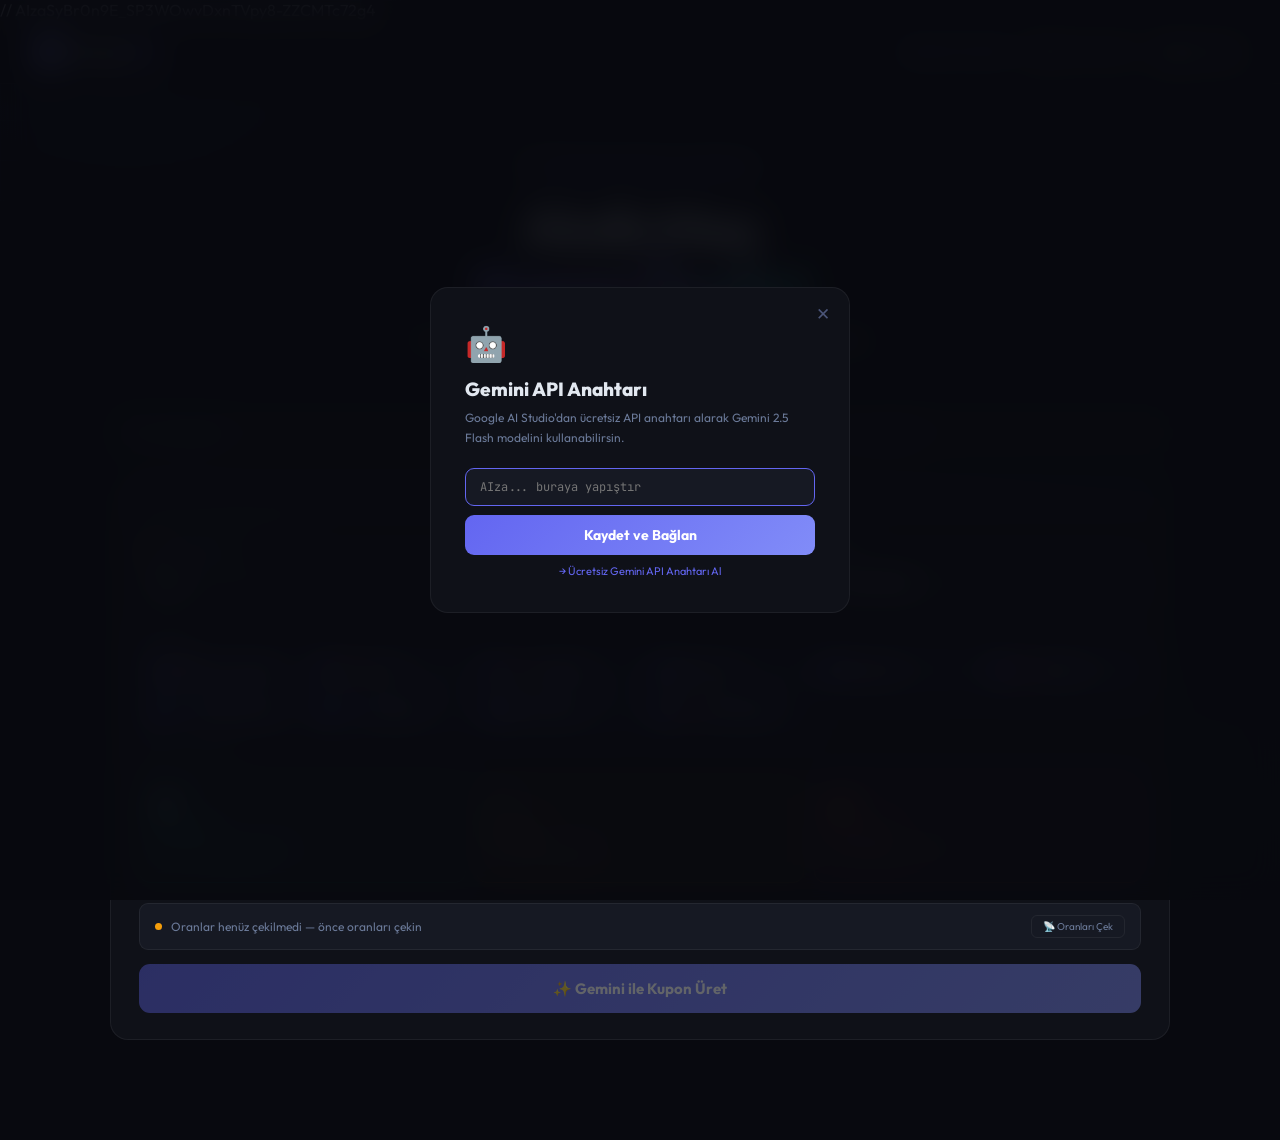
==== mac.html @ 834e8177 "Add files via upload" ====
<!DOCTYPE html>
// AIzaSyBr0n9E_SP3WOwvDxnTVpy8-ZZCMTc72g4
<html lang="tr">
<head>
<meta charset="UTF-8">
<meta name="viewport" content="width=device-width, initial-scale=1.0">
<title>GemiBet — AI Kupon Üretici</title>
<link href="https://fonts.googleapis.com/css2?family=Outfit:wght@300;400;600;700;900&family=JetBrains+Mono:wght@400;700&display=swap" rel="stylesheet">
<style>
:root {
  --bg:#08090f; --s1:#0f1118; --s2:#161923; --s3:#1d2235;
  --low:#00c896; --low-bg:rgba(0,200,150,0.08); --low-border:rgba(0,200,150,0.25);
  --mid:#f59e0b; --mid-bg:rgba(245,158,11,0.08); --mid-border:rgba(245,158,11,0.25);
  --high:#ef4444; --high-bg:rgba(239,68,68,0.08); --high-border:rgba(239,68,68,0.25);
  --text:#e2e8f0; --muted:#4b5578; --muted2:#6b7a99;
  --border:rgba(255,255,255,0.06);
  --accent:#6366f1; --accent-soft:rgba(99,102,241,0.12);
}
*{margin:0;padding:0;box-sizing:border-box;}
html{scroll-behavior:smooth;}
body{background:var(--bg);color:var(--text);font-family:'Outfit',sans-serif;min-height:100vh;overflow-x:hidden;}
body::before{content:'';position:fixed;inset:0;background-image:linear-gradient(rgba(99,102,241,0.03) 1px,transparent 1px),linear-gradient(90deg,rgba(99,102,241,0.03) 1px,transparent 1px);background-size:40px 40px;pointer-events:none;z-index:0;}
body::after{content:'';position:fixed;inset:0;background:radial-gradient(ellipse 70% 50% at 10% 10%,rgba(99,102,241,0.06) 0%,transparent 60%),radial-gradient(ellipse 50% 40% at 90% 90%,rgba(0,200,150,0.04) 0%,transparent 60%);pointer-events:none;z-index:0;}

header{position:sticky;top:0;z-index:100;display:flex;align-items:center;justify-content:space-between;padding:0 32px;height:64px;background:rgba(8,9,15,0.88);backdrop-filter:blur(24px);border-bottom:1px solid var(--border);}
.logo{font-size:21px;font-weight:900;letter-spacing:-0.5px;display:flex;align-items:center;gap:10px;}
.logo-icon{width:34px;height:34px;background:linear-gradient(135deg,var(--accent),#818cf8);border-radius:9px;display:flex;align-items:center;justify-content:center;font-size:16px;}
.logo-text span{color:var(--accent);}
.header-right{display:flex;align-items:center;gap:8px;flex-wrap:wrap;}
.chip{font-family:'JetBrains Mono',monospace;font-size:10px;padding:3px 9px;border-radius:20px;letter-spacing:0.5px;}
.chip-a{color:var(--accent);background:var(--accent-soft);border:1px solid rgba(99,102,241,0.3);}
.chip-m{color:var(--muted2);background:var(--s2);border:1px solid var(--border);}
.icon-btn{background:var(--s2);border:1px solid var(--border);color:var(--muted2);padding:5px 12px;border-radius:8px;font-size:11px;cursor:pointer;transition:all 0.2s;font-family:'Outfit',sans-serif;}
.icon-btn:hover{border-color:var(--accent);color:var(--text);}
.icon-btn.connected{border-color:var(--low-border);color:var(--low);}

.wrapper{position:relative;z-index:1;max-width:1100px;margin:0 auto;padding:32px 20px 80px;}

.hero{text-align:center;padding:40px 0 32px;}
.hero-ey{display:inline-flex;align-items:center;gap:6px;font-size:11px;font-weight:600;letter-spacing:2px;text-transform:uppercase;color:var(--accent);background:var(--accent-soft);border:1px solid rgba(99,102,241,0.2);padding:4px 12px;border-radius:20px;margin-bottom:18px;}
.hero h1{font-size:clamp(32px,5.5vw,56px);font-weight:900;line-height:1.06;letter-spacing:-2px;margin-bottom:12px;}
.hero h1 .grad{background:linear-gradient(135deg,var(--accent),#a78bfa,var(--low));-webkit-background-clip:text;-webkit-text-fill-color:transparent;}
.hero p{font-size:14px;color:var(--muted2);max-width:480px;margin:0 auto;line-height:1.7;}

.steps{display:flex;background:var(--s1);border:1px solid var(--border);border-radius:12px;overflow:hidden;margin-bottom:28px;}
.step{flex:1;padding:12px 14px;display:flex;align-items:center;gap:8px;border-right:1px solid var(--border);}
.step:last-child{border-right:none;}
.step-num{width:24px;height:24px;border-radius:50%;display:flex;align-items:center;justify-content:center;font-size:10px;font-weight:700;flex-shrink:0;}
.step.done .step-num{background:var(--low-bg);color:var(--low);border:1px solid var(--low-border);}
.step.active .step-num{background:var(--accent-soft);color:var(--accent);border:1px solid rgba(99,102,241,0.3);}
.step.pending .step-num{background:var(--s2);color:var(--muted);border:1px solid var(--border);}
.step-text{font-size:11px;font-weight:600;color:var(--muted2);}
.step.done .step-text{color:var(--low);}
.step.active .step-text{color:var(--text);}
@media(max-width:500px){.steps{flex-direction:column;}.step{border-right:none;border-bottom:1px solid var(--border);}}

.card{background:var(--s1);border:1px solid var(--border);border-radius:18px;padding:26px 28px;margin-bottom:20px;position:relative;overflow:hidden;}
.card::before{content:'';position:absolute;top:0;left:0;right:0;height:2px;background:linear-gradient(90deg,var(--accent),#818cf8,var(--low));}
.sec-label{font-size:10px;font-weight:700;letter-spacing:2px;text-transform:uppercase;color:var(--muted2);margin-bottom:16px;display:flex;align-items:center;gap:7px;}
.sec-label::before{content:'';width:3px;height:12px;background:var(--accent);border-radius:2px;}

.cfg-grid{display:grid;grid-template-columns:1fr 1fr 1fr;gap:16px;margin-bottom:20px;}
@media(max-width:600px){.cfg-grid{grid-template-columns:1fr 1fr;}}
@media(max-width:380px){.cfg-grid{grid-template-columns:1fr;}}
.fg{display:flex;flex-direction:column;gap:6px;}
.fl{font-size:11px;font-weight:600;color:var(--muted2);letter-spacing:0.5px;}
.fi{background:var(--s2);border:1px solid var(--border);color:var(--text);padding:10px 14px;border-radius:9px;font-family:'Outfit',sans-serif;font-size:14px;font-weight:600;outline:none;transition:all 0.2s;width:100%;}
.fi:focus{border-color:var(--accent);background:var(--s3);}

.leagues-grid{display:grid;grid-template-columns:repeat(auto-fill,minmax(160px,1fr));gap:7px;margin-bottom:20px;}
.lcb{display:flex;align-items:center;gap:7px;background:var(--s2);border:1px solid var(--border);border-radius:8px;padding:8px 11px;cursor:pointer;transition:all 0.2s;user-select:none;}
.lcb:hover{border-color:rgba(99,102,241,0.3);}
.lcb.on{border-color:rgba(99,102,241,0.35);background:var(--accent-soft);}
.lcb input{display:none;}
.lcb-box{width:15px;height:15px;border-radius:3px;border:1.5px solid var(--muted);display:flex;align-items:center;justify-content:center;font-size:9px;transition:all 0.2s;flex-shrink:0;}
.lcb.on .lcb-box{background:var(--accent);border-color:var(--accent);color:#fff;}
.lcb-txt{font-size:11px;font-weight:600;color:var(--muted2);}
.lcb.on .lcb-txt{color:var(--text);}

.risk-grid{display:grid;grid-template-columns:1fr 1fr 1fr;gap:10px;margin-bottom:20px;}
@media(max-width:480px){.risk-grid{grid-template-columns:1fr;}}
.ro{border:1px solid var(--border);border-radius:11px;padding:14px;cursor:pointer;transition:all 0.2s;background:var(--s2);user-select:none;}
.ro input{display:none;}
.ro.on{border-color:var(--rc);background:var(--rbg);}
.ro.on .rn{color:var(--rc);}
.ro.on .rr{color:var(--rc);}
.ro.low{--rc:var(--low);--rbg:var(--low-bg);}
.ro.mid{--rc:var(--mid);--rbg:var(--mid-bg);}
.ro.high{--rc:var(--high);--rbg:var(--high-bg);}
.ri{font-size:20px;margin-bottom:5px;}
.rn{font-size:12px;font-weight:700;margin-bottom:2px;transition:color 0.2s;}
.rd{font-size:10px;color:var(--muted2);line-height:1.4;margin-bottom:3px;}
.rr{font-family:'JetBrains Mono',monospace;font-size:9px;color:var(--muted);transition:color 0.2s;}

.odds-status{background:var(--s2);border:1px solid var(--border);border-radius:9px;padding:11px 15px;margin-bottom:14px;display:flex;align-items:center;gap:9px;font-size:12px;}
.os-dot{width:7px;height:7px;border-radius:50%;flex-shrink:0;}
.os-dot.loading{background:var(--mid);animation:pulse 1s infinite;}
.os-dot.ok{background:var(--low);}
.os-dot.err{background:var(--high);}
@keyframes pulse{0%,100%{opacity:1}50%{opacity:0.3}}
.os-txt{color:var(--muted2);font-size:12px;flex:1;}
.os-txt b{color:var(--text);}
.fetch-btn{margin-left:auto;background:none;border:1px solid var(--border);color:var(--muted2);padding:4px 11px;border-radius:6px;font-size:10px;cursor:pointer;transition:all 0.2s;font-family:'Outfit',sans-serif;white-space:nowrap;}
.fetch-btn:hover{border-color:var(--accent);color:var(--accent);}

.gen-btn{width:100%;background:linear-gradient(135deg,var(--accent),#818cf8);color:#fff;border:none;border-radius:11px;padding:15px;font-family:'Outfit',sans-serif;font-size:15px;font-weight:700;cursor:pointer;transition:all 0.2s;display:flex;align-items:center;justify-content:center;gap:9px;}
.gen-btn:hover:not(:disabled){transform:translateY(-1px);box-shadow:0 8px 28px rgba(99,102,241,0.4);}
.gen-btn:disabled{opacity:0.35;cursor:not-allowed;}
.bsp{width:17px;height:17px;border:2.5px solid rgba(255,255,255,0.3);border-top-color:#fff;border-radius:50%;animation:spin 0.7s linear infinite;display:none;}
.gen-btn.loading .bl{display:none;}
.gen-btn.loading .bsp{display:block;}
@keyframes spin{to{transform:rotate(360deg)}}

.err-box{background:rgba(239,68,68,0.08);border:1px solid rgba(239,68,68,0.25);border-radius:9px;padding:12px 16px;color:var(--high);font-size:12px;line-height:1.6;display:none;margin-bottom:14px;}

.live-card{background:var(--s1);border:1px solid var(--border);border-radius:14px;overflow:hidden;margin-bottom:24px;display:none;}
.live-head{padding:12px 18px;border-bottom:1px solid var(--border);display:flex;align-items:center;justify-content:space-between;}
.live-title{font-size:12px;font-weight:700;}
.live-cnt{font-size:10px;color:var(--low);background:var(--low-bg);border:1px solid var(--low-border);padding:2px 8px;border-radius:20px;}
.live-list{max-height:260px;overflow-y:auto;}
.live-row{display:grid;grid-template-columns:1fr 56px 56px 56px 80px;gap:8px;align-items:center;padding:9px 18px;border-bottom:1px solid var(--border);font-size:11px;}
.live-row:last-child{border-bottom:none;}
.lt{font-weight:600;font-size:12px;}
.ll{color:var(--muted2);font-size:10px;}
.lo{font-family:'JetBrains Mono',monospace;font-size:11px;font-weight:700;color:var(--muted2);text-align:center;}
.lo span{display:block;font-size:8px;font-weight:400;color:var(--muted);}
.ltime{font-size:10px;color:var(--muted);text-align:right;}

.results-section{display:none;}
.res-head{display:flex;align-items:center;justify-content:space-between;margin-bottom:20px;flex-wrap:wrap;gap:10px;}
.res-title{font-size:19px;font-weight:800;letter-spacing:-0.5px;}
.res-meta{font-size:11px;color:var(--muted2);}
.cg{display:grid;grid-template-columns:repeat(auto-fit,minmax(320px,1fr));gap:20px;}

.cc{border-radius:14px;border:1px solid var(--border);overflow:hidden;background:var(--s1);transition:transform 0.2s;animation:fu 0.4s ease both;}
.cc:nth-child(2){animation-delay:.1s;} .cc:nth-child(3){animation-delay:.2s;}
@keyframes fu{from{opacity:0;transform:translateY(16px)}to{opacity:1;transform:translateY(0)}}
.cc:hover{transform:translateY(-3px);}
.cc-head{padding:16px 20px 12px;border-bottom:1px solid var(--border);display:flex;align-items:center;justify-content:space-between;}
.rb{display:flex;align-items:center;gap:7px;}
.rdot{width:7px;height:7px;border-radius:50%;}
.rb.low .rdot{background:var(--low);}
.rb.low .rbl{color:var(--low);}
.rb.mid .rdot{background:var(--mid);}
.rb.mid .rbl{color:var(--mid);}
.rb.high .rdot{background:var(--high);}
.rb.high .rbl{color:var(--high);}
.rbl{font-size:11px;font-weight:700;letter-spacing:1px;text-transform:uppercase;}
.cto{font-family:'JetBrains Mono',monospace;font-size:20px;font-weight:700;}
.cc.low .cto{color:var(--low);}
.cc.mid .cto{color:var(--mid);}
.cc.high .cto{color:var(--high);}

.cms{padding:12px 20px;}
.mi{padding:9px 0;border-bottom:1px solid var(--border);}
.mi:last-child{border-bottom:none;}
.mr1{display:flex;align-items:center;justify-content:space-between;margin-bottom:3px;gap:7px;}
.mtt{font-size:12px;font-weight:600;flex:1;}
.mpk{font-size:9px;font-weight:700;letter-spacing:1px;padding:2px 7px;border-radius:3px;font-family:'JetBrains Mono',monospace;white-space:nowrap;}
.cc.low .mpk{background:var(--low-bg);color:var(--low);border:1px solid var(--low-border);}
.cc.mid .mpk{background:var(--mid-bg);color:var(--mid);border:1px solid var(--mid-border);}
.cc.high .mpk{background:var(--high-bg);color:var(--high);border:1px solid var(--high-border);}
.mr2{display:flex;align-items:center;justify-content:space-between;}
.mm{font-size:9px;color:var(--muted);}
.mod{font-family:'JetBrains Mono',monospace;font-size:12px;font-weight:700;color:var(--muted2);}

.cf{padding:13px 20px 16px;border-top:1px solid var(--border);background:var(--s2);}
.cs{display:grid;grid-template-columns:1fr 1fr;gap:9px;margin-bottom:10px;}
.cst{display:flex;flex-direction:column;gap:2px;}
.csl{font-size:9px;color:var(--muted);letter-spacing:0.5px;}
.csv{font-size:13px;font-weight:700;font-family:'JetBrains Mono',monospace;}
.cst.win .csv{color:var(--low);}
.aib{background:var(--s3);border:1px solid var(--border);border-radius:8px;padding:9px 12px;}
.aibl{font-size:9px;font-weight:700;letter-spacing:2px;text-transform:uppercase;color:var(--accent);margin-bottom:4px;}
.aibt{font-size:11px;color:var(--muted2);line-height:1.65;}

.sum-bar{background:var(--s1);border:1px solid var(--border);border-radius:12px;padding:18px 24px;display:flex;align-items:center;justify-content:space-around;gap:14px;margin-top:22px;flex-wrap:wrap;}
.sbi{text-align:center;}
.sbl{font-size:9px;color:var(--muted);margin-bottom:3px;letter-spacing:0.5px;}
.sbv{font-size:16px;font-weight:800;font-family:'JetBrains Mono',monospace;}
.sbv.g{color:var(--low);} .sbv.y{color:var(--mid);} .sbv.r{color:var(--high);}
.sbd{width:1px;height:30px;background:var(--border);}

.mo{position:fixed;inset:0;z-index:200;background:rgba(8,9,15,0.92);backdrop-filter:blur(16px);display:flex;align-items:center;justify-content:center;animation:fadeIn 0.2s ease;}
@keyframes fadeIn{from{opacity:0}to{opacity:1}}
.mc{background:var(--s1);border:1px solid var(--border);border-radius:18px;padding:34px;max-width:420px;width:90%;position:relative;}
.mc-x{position:absolute;top:13px;right:13px;background:none;border:none;color:var(--muted);font-size:17px;cursor:pointer;width:27px;height:27px;display:flex;align-items:center;justify-content:center;border-radius:6px;transition:all 0.2s;}
.mc-x:hover{color:var(--text);background:var(--s2);}
.mc-ico{font-size:34px;margin-bottom:12px;}
.mc h2{font-size:19px;font-weight:800;margin-bottom:7px;}
.mc p{font-size:12px;color:var(--muted2);line-height:1.7;margin-bottom:20px;}
.mc-inp{width:100%;background:var(--s2);border:1px solid var(--border);color:var(--text);padding:10px 14px;border-radius:9px;font-family:'JetBrains Mono',monospace;font-size:12px;outline:none;margin-bottom:9px;transition:border 0.2s;}
.mc-inp:focus{border-color:var(--accent);}
.mc-btn{width:100%;background:linear-gradient(135deg,var(--accent),#818cf8);color:#fff;border:none;border-radius:9px;padding:11px;font-family:'Outfit',sans-serif;font-size:14px;font-weight:700;cursor:pointer;transition:all 0.2s;}
.mc-btn:hover{box-shadow:0 5px 20px rgba(99,102,241,0.4);}
.mc-lnk{display:block;text-align:center;margin-top:9px;font-size:11px;color:var(--accent);text-decoration:none;}
.mc-lnk:hover{text-decoration:underline;}

::-webkit-scrollbar{width:3px;height:3px;}
::-webkit-scrollbar-track{background:transparent;}
::-webkit-scrollbar-thumb{background:var(--muted);border-radius:2px;}
</style>
</head>
<body>

<header>
  <div class="logo">
    <div class="logo-icon">⚡</div>
    <div class="logo-text">Gemi<span>Bet</span></div>
  </div>
  <div class="header-right">
    <span class="chip chip-a">gemini-2.5-flash</span>
    <span class="chip chip-m">📡 The Odds API</span>
    <button class="icon-btn" id="geminiBtn" onclick="openModal()">🤖 Gemini Key</button>
  </div>
</header>

<div class="wrapper">
  <div class="hero">
    <div class="hero-ey">✨ Canlı Oranlar · AI Analiz</div>
    <h1>Akıllı Maç<br><span class="grad">Kupon Üretici</span></h1>
    <p>The Odds API'den gerçek oranları çek, Gemini 2.5 Flash ile <strong>düşük, orta ve yüksek riskli</strong> kuponları saniyeler içinde oluştur.</p>
  </div>

  <div class="steps">
    <div class="step done"   id="step1"><div class="step-num">1</div><div class="step-text">Parametreler</div></div>
    <div class="step pending" id="step2"><div class="step-num">2</div><div class="step-text">Oranları Çek</div></div>
    <div class="step pending" id="step3"><div class="step-num">3</div><div class="step-text">Kupon Üret</div></div>
  </div>

  <div class="card">
    <div class="sec-label">Kupon Parametreleri</div>
    <div class="cfg-grid">
      <div class="fg"><label class="fl">💰 Bahis Miktarı (₺)</label>
        <input class="fi" type="number" id="betAmount" value="200" min="10"></div>
      <div class="fg"><label class="fl">⚽ Maç Sayısı / Kupon</label>
        <input class="fi" type="number" id="matchCount" value="5" min="2" max="12"></div>
      <div class="fg"><label class="fl">📅 Tarih</label>
        <input class="fi" type="date" id="matchDate"></div>
    </div>

    <div class="sec-label">Ligler</div>
    <div class="leagues-grid" id="leaguesGrid"></div>

    <div class="sec-label">Risk Türleri</div>
    <div class="risk-grid">
      <label class="ro low on" id="ro-low">
        <input type="checkbox" checked onchange="toggleRisk('low', this)">
        <div class="ri">🛡️</div><div class="rn">Düşük Risk</div>
        <div class="rd">Favori tahminler, güvenli seçimler</div>
        <div class="rr">2.0x – 6.0x toplam oran</div>
      </label>
      <label class="ro mid on" id="ro-mid">
        <input type="checkbox" checked onchange="toggleRisk('mid', this)">
        <div class="ri">⚖️</div><div class="rn">Orta Risk</div>
        <div class="rd">Dengeli oran-risk dengesi</div>
        <div class="rr">6x – 25x toplam oran</div>
      </label>
      <label class="ro high on" id="ro-high">
        <input type="checkbox" checked onchange="toggleRisk('high', this)">
        <div class="ri">🔥</div><div class="rn">Yüksek Risk</div>
        <div class="rd">Sürpriz sonuçlar, dev kazanç</div>
        <div class="rr">25x+ toplam oran</div>
      </label>
    </div>

    <div class="odds-status">
      <div class="os-dot loading" id="osDot"></div>
      <span class="os-txt" id="osTxt">Oranlar henüz çekilmedi — önce oranları çekin</span>
      <button class="fetch-btn" onclick="fetchOdds()">📡 Oranları Çek</button>
    </div>

    <div class="err-box" id="errBox"></div>

    <button class="gen-btn" id="genBtn" onclick="generateCoupons()" disabled>
      <span class="bl">✨ Gemini ile Kupon Üret</span>
      <div class="bsp"></div>
    </button>
  </div>

  <div class="live-card" id="liveCard">
    <div class="live-head">
      <div class="live-title">⚽ Çekilen Gerçek Maçlar</div>
      <span class="live-cnt" id="liveCnt">0 maç</span>
    </div>
    <div class="live-list" id="liveList"></div>
  </div>

  <div class="results-section" id="resSec">
    <div class="res-head">
      <div class="res-title">🎯 AI Kuponları</div>
      <div class="res-meta" id="resMeta"></div>
    </div>
    <div class="cg" id="couponsGrid"></div>
    <div class="sum-bar" id="sumBar"></div>
  </div>
</div>

<!-- MODAL -->
<div class="mo" id="mo" style="display:none;">
  <div class="mc">
    <button class="mc-x" onclick="closeModal()">✕</button>
    <div class="mc-ico">🤖</div>
    <h2>Gemini API Anahtarı</h2>
    <p>Google AI Studio'dan ücretsiz API anahtarı alarak Gemini 2.5 Flash modelini kullanabilirsin.</p>
    <input class="mc-inp" type="password" id="mcInp" placeholder="AIza... buraya yapıştır">
    <button class="mc-btn" onclick="saveKey()">Kaydet ve Bağlan</button>
    <a class="mc-lnk" href="https://aistudio.google.com/app/apikey" target="_blank">→ Ücretsiz Gemini API Anahtarı Al</a>
  </div>
</div>

<script>
const ODDS_KEY = 'c1ab3e5f9b5e5b2062e71838cfac1865';
const ODDS_BASE = 'https://api.the-odds-api.com/v4';

const LEAGUES = [
  {key:'soccer_epl',              label:'Premier League',    flag:'🏴󠁧󠁢󠁥󠁮󠁧󠁿'},
  {key:'soccer_spain_la_liga',    label:'La Liga',           flag:'🇪🇸'},
  {key:'soccer_germany_bundesliga',label:'Bundesliga',       flag:'🇩🇪'},
  {key:'soccer_italy_serie_a',    label:'Serie A',           flag:'🇮🇹'},
  {key:'soccer_france_ligue_one', label:'Ligue 1',           flag:'🇫🇷'},
  {key:'soccer_turkey_super_ligi',label:'Süper Lig',         flag:'🇹🇷'},
  {key:'soccer_uefa_champs_league',label:'Şampiyonlar Ligi', flag:'🇪🇺'},
  {key:'soccer_uefa_europa_league',label:'Avrupa Ligi',      flag:'🇪🇺'},
  {key:'soccer_netherlands_eredivisie',label:'Eredivisie',   flag:'🇳🇱'},
  {key:'soccer_portugal_primeira_liga',label:'Primeira Liga',flag:'🇵🇹'},
];

let geminiKey = localStorage.getItem('gemibet_g') || '';
let selRisks  = new Set(['low','mid','high']);
let selLeagues= new Set(LEAGUES.map(l=>l.key));
let liveMatches = [];

// INIT
window.onload = () => {
  document.getElementById('matchDate').value = new Date().toISOString().split('T')[0];
  renderLeagues();
  if(geminiKey){ markConnected(); }
  else { setTimeout(()=>openModal(), 600); }
};

// LEAGUES
function renderLeagues(){
  document.getElementById('leaguesGrid').innerHTML = LEAGUES.map(l=>`
    <label class="lcb on" id="lcb-${l.key}">
      <input type="checkbox" checked onchange="togLeague('${l.key}', this)">
      <div class="lcb-box">✓</div>
      <span style="font-size:13px">${l.flag}</span>
      <span class="lcb-txt">${l.label}</span>
    </label>`).join('');
}
function togLeague(k, cb){
  const el=document.getElementById('lcb-'+k);
  if(!cb.checked){
    if(selLeagues.size===1){ cb.checked=true; return; }
    selLeagues.delete(k); el.classList.remove('on');
    el.querySelector('.lcb-box').textContent='';
  } else {
    selLeagues.add(k); el.classList.add('on');
    el.querySelector('.lcb-box').textContent='✓';
  }
}

// RISK
function toggleRisk(r, cb){
  const el=document.getElementById('ro-'+r);
  if(!cb.checked){
    if(selRisks.size===1){ cb.checked=true; return; }
    selRisks.delete(r); el.classList.remove('on');
  } else {
    selRisks.add(r); el.classList.add('on');
  }
}

// MODAL
function openModal(){
  document.getElementById('mcInp').value=geminiKey||'';
  document.getElementById('mo').style.display='flex';
  setTimeout(()=>document.getElementById('mcInp').focus(),100);
}
function closeModal(){ document.getElementById('mo').style.display='none'; }
function saveKey(){
  const v=document.getElementById('mcInp').value.trim();
  if(!v) return;
  geminiKey=v; localStorage.setItem('gemibet_g',v);
  markConnected(); closeModal();
}
function markConnected(){
  const b=document.getElementById('geminiBtn');
  b.textContent='✅ Gemini Bağlı'; b.classList.add('connected');
}
document.getElementById('mcInp').addEventListener('keydown',e=>{if(e.key==='Enter')saveKey();});
document.getElementById('mo').addEventListener('click',function(e){if(e.target===this)closeModal();});

// STEP
function setStep(n){
  [1,2,3].forEach(i=>{
    document.getElementById('step'+i).className='step '+(i<n?'done':i===n?'active':'pending');
  });
}

// FETCH ODDS
async function fetchOdds(){
  if(selLeagues.size===0){showErr('En az bir lig seçin.');return;}
  hideErr(); setStep(2);
  const dot=document.getElementById('osDot');
  const txt=document.getElementById('osTxt');
  dot.className='os-dot loading';
  txt.innerHTML='<b>Oranlar çekiliyor...</b>';
  document.getElementById('genBtn').disabled=true;

  const dateVal = document.getElementById('matchDate').value;
  const from = dateVal+'T00:00:00Z';
  const to   = dateVal+'T23:59:59Z';
  const leagues = LEAGUES.filter(l=>selLeagues.has(l.key));

  liveMatches=[];
  let errs=0;

  for(const lg of leagues){
    try{
      // Try with date filter first
      let url=`${ODDS_BASE}/sports/${lg.key}/odds/?apiKey=${ODDS_KEY}&regions=eu&markets=h2h,totals&oddsFormat=decimal&commenceTimeFrom=${from}&commenceTimeTo=${to}`;
      let res=await fetch(url);
      if(!res.ok){errs++;continue;}
      let data=await res.json();

      // If no matches for date, fall back to upcoming (up to 5)
      if(data.length===0){
        url=`${ODDS_BASE}/sports/${lg.key}/odds/?apiKey=${ODDS_KEY}&regions=eu&markets=h2h,totals&oddsFormat=decimal`;
        res=await fetch(url);
        if(!res.ok) continue;
        data=await res.json();
        data=data.slice(0,5);
      }

      for(const ev of data){
        const p=processEv(ev,lg);
        if(p) liveMatches.push(p);
      }
    } catch(e){errs++;}
  }

  if(liveMatches.length===0){
    dot.className='os-dot err';
    txt.innerHTML='<b style="color:var(--high)">Maç bulunamadı.</b> Farklı tarih veya lig deneyin.';
    showErr('Seçilen liglerde maç verisi bulunamadı. Farklı bir tarih deneyin.');
    return;
  }

  dot.className='os-dot ok';
  txt.innerHTML=`<b style="color:var(--low)">${liveMatches.length} maç yüklendi</b>${errs?' · '+errs+' lig hata':''} — Kupon üretilebilir`;
  renderLiveTable();
  document.getElementById('genBtn').disabled = !geminiKey;
  setStep(3);
}

function processEv(ev, lg){
  if(!ev.bookmakers||!ev.bookmakers.length) return null;
  const bm=ev.bookmakers[0];
  let h2h=null, tots=null;
  for(const m of bm.markets){
    if(m.key==='h2h')    h2h=m;
    if(m.key==='totals') tots=m;
  }
  if(!h2h) return null;
  const oc=h2h.outcomes;
  const homeO=oc.find(o=>o.name===ev.home_team)?.price||null;
  const awayO=oc.find(o=>o.name===ev.away_team)?.price||null;
  const drawO=oc.find(o=>o.name==='Draw')?.price||null;
  const ovO  =tots?.outcomes.find(o=>o.name==='Over')?.price||null;
  const unO  =tots?.outcomes.find(o=>o.name==='Under')?.price||null;
  const line =tots?.outcomes[0]?.point||2.5;
  const d    =new Date(ev.commence_time);
  return {
    home:ev.home_team, away:ev.away_team,
    league:lg.label, flag:lg.flag,
    date:d.toLocaleDateString('tr-TR',{day:'2-digit',month:'2-digit',year:'numeric'}),
    time:d.toLocaleTimeString('tr-TR',{hour:'2-digit',minute:'2-digit'}),
    odds:{'1':homeO,'X':drawO,'2':awayO,[`Ust ${line}`]:ovO,[`Alt ${line}`]:unO}
  };
}

function renderLiveTable(){
  const card=document.getElementById('liveCard');
  card.style.display='block';
  document.getElementById('liveCnt').textContent=liveMatches.length+' maç';
  document.getElementById('liveList').innerHTML=liveMatches.map(m=>`
    <div class="live-row">
      <div><div class="lt">${m.home} <span style="color:var(--muted);font-size:9px">vs</span> ${m.away}</div>
        <div class="ll">${m.flag} ${m.league}</div></div>
      <div class="lo">${m.odds['1']?.toFixed(2)||'—'}<span>EV</span></div>
      <div class="lo">${m.odds['X']?.toFixed(2)||'—'}<span>BER</span></div>
      <div class="lo">${m.odds['2']?.toFixed(2)||'—'}<span>DEP</span></div>
      <div class="ltime">${m.date}<br>${m.time}</div>
    </div>`).join('');
}

// GENERATE
async function generateCoupons(){
  if(!geminiKey){openModal();return;}
  if(liveMatches.length===0){showErr('Önce oranları çekin!');return;}
  const bet  =parseFloat(document.getElementById('betAmount').value)||200;
  const cnt  =parseInt(document.getElementById('matchCount').value)||5;
  const risks=Array.from(selRisks);
  hideErr();

  const btn=document.getElementById('genBtn');
  btn.classList.add('loading'); btn.disabled=true;
  document.getElementById('resSec').style.display='none';

  const mLines=liveMatches.map(m=>{
    const o=Object.entries(m.odds).filter(([,v])=>v!=null).map(([k,v])=>`${k}:${v.toFixed(2)}`).join(' | ');
    return `${m.home} vs ${m.away} [${m.league}] ${m.date} ${m.time} => ${o}`;
  }).join('\n');

  const rDesc={
    low:'Dusuk Risk: toplam oran 2.0-6.0x arasi, favori ev sahibi (1) veya guclu deplasman (2), Alt secenegi, dusuk oranli guvenli tahminler',
    mid:'Orta Risk: toplam oran 6-25x arasi, kimi zaman X veya Ust kullan, dengeli oran-risk orani',
    high:'Yuksek Risk: toplam oran 25x uzerinde, surpriz tahminler, X ve yuksek oranli 2 secenekleri, Ust kombinasyonlari'
  };

  const prompt=`Sen profesyonel futbol bahis analistisin. Asagidaki GERCEK mac listesinden ${cnt} mac sec ve kupon olustur.

GERCEK MACLAR:
${mLines}

PARAMETRELER:
- Bahis: ${bet} TL her kupon icin
- Kupon basi mac sayisi: ${cnt}
- Uretilecek kuponlar: ${risks.join(', ')}

KURALLAR:
${risks.map(r=>rDesc[r]).join('\n')}
- Sadece yukaridaki listeden mac sec
- pick degeri sadece bu seceneklerden biri olmali: "1", "X", "2", veya "Ust X.X" / "Alt X.X" (gercek oran anahtarini kullan)
- odd: gercek listeden al, tam sayi degil ondalikli
- total_odd: carpim hesapla
- net_win: ${bet} x total_odd x 0.82
- ai_summary: 2 cumle Turkce, ozel karakter YOK, tirnak YOK
- reason: max 5 kelime Turkce, ozel karakter YOK

SADECE JSON dondur, baska hicbir sey yazma, markdown KULLANMA:
{"coupons":[{"risk":"low","matches":[{"home":"A","away":"B","league":"L","date":"01.01.2026","time":"20:00","pick":"1","odd":1.85,"reason":"ev sahibi form iyice"},{"home":"C","away":"D","league":"L","date":"01.01.2026","time":"21:00","pick":"Alt 2.5","odd":1.72,"reason":"defansif oynayan takimlar"}],"total_odd":3.18,"net_win":521.52,"ai_summary":"Dusuk riskli guvenli secimler yapildi. Favoriler tercih edildi."},{"risk":"mid","matches":[{"home":"E","away":"F","league":"L","date":"01.01.2026","time":"19:00","pick":"X","odd":3.20,"reason":"dengeli guc orani"},{"home":"G","away":"H","league":"L","date":"01.01.2026","time":"22:00","pick":"Ust 2.5","odd":1.95,"reason":"gol atan takimlar"}],"total_odd":6.24,"net_win":1023.36,"ai_summary":"Orta riskli dengeli kupon hazırlandi. Iyi deger sunuyor."},{"risk":"high","matches":[{"home":"I","away":"J","league":"L","date":"01.01.2026","time":"18:00","pick":"2","odd":4.50,"reason":"surpriz deplasman tahmini"},{"home":"K","away":"M","league":"L","date":"01.01.2026","time":"20:30","pick":"X","odd":3.80,"reason":"beklenmedik beraberlik ihtimali"}],"total_odd":17.10,"net_win":2800.44,"ai_summary":"Yuksek riskli surpriz kupon. Gercek maclardan olusturuldu."}]}

Simdi gercek ${cnt} maclik kuponlari olustur:`;

  try{
    const res=await fetch(
      `https://generativelanguage.googleapis.com/v1beta/models/gemini-2.5-flash:generateContent?key=${geminiKey}`,
      {method:'POST',headers:{'Content-Type':'application/json'},
       body:JSON.stringify({contents:[{parts:[{text:prompt}]}],generationConfig:{temperature:0.55,maxOutputTokens:8192}})}
    );
    if(!res.ok){const e=await res.json();throw new Error(e.error?.message||'HTTP '+res.status);}
    const data=await res.json();
    let raw=data.candidates?.[0]?.content?.parts?.[0]?.text||'';

    // Aggressive clean
    raw=raw.replace(/```json/gi,'').replace(/```/g,'').trim();
    const fi=raw.indexOf('{'),li=raw.lastIndexOf('}');
    if(fi!==-1&&li!==-1) raw=raw.slice(fi,li+1);
    raw=raw
      .replace(/[\u2018\u2019\u201A\u201B]/g,"'")
      .replace(/[\u201C\u201D\u201E\u201F]/g,'"')
      .replace(/,(\s*[}\]])/g,'$1')          // trailing commas
      .replace(/([{,]\s*)(\w+)\s*:/g,'$1"$2":'); // unquoted keys

    let parsed;
    try{ parsed=JSON.parse(raw); }
    catch(e){
      // Try bracket extraction
      const arr=raw.match(/"coupons"\s*:\s*(\[[\s\S]*?\])\s*\}$/);
      if(arr){ try{parsed={coupons:JSON.parse(arr[1])};}catch(e2){throw new Error('JSON ayrıştırılamadı. Tekrar deneyin.');} }
      else throw new Error('Gemini geçersiz yanıt döndürdü. Tekrar deneyin.');
    }

    renderResults(parsed.coupons||[], bet);
  }catch(err){ showErr('Hata: '+err.message); }
  finally{ btn.classList.remove('loading'); btn.disabled=false; }
}

// RENDER
const RCfg={low:{label:'Düşük Risk',icon:'🛡️'},mid:{label:'Orta Risk',icon:'⚖️'},high:{label:'Yüksek Risk',icon:'🔥'}};
function renderResults(coupons,bet){
  const sec=document.getElementById('resSec');
  sec.style.display='block';
  const dv=document.getElementById('matchDate').value;
  document.getElementById('resMeta').textContent=
    new Date(dv).toLocaleDateString('tr-TR',{day:'numeric',month:'long',year:'numeric'})
    +' · '+coupons.length+' kupon · '+liveMatches.length+' gerçek maçtan';

  document.getElementById('couponsGrid').innerHTML=coupons.map(c=>{
    const rc=RCfg[c.risk]||RCfg.low;
    const ms=(c.matches||[]).map(m=>`
      <div class="mi">
        <div class="mr1">
          <div class="mtt">${m.home} <span style="color:var(--muted);font-size:9px">vs</span> ${m.away}</div>
          <div class="mpk">${m.pick}</div>
        </div>
        <div class="mr2">
          <div class="mm">${m.flag||'⚽'} ${m.league} · ${m.date} ${m.time}${m.reason?' · '+m.reason:''}</div>
          <div class="mod">@${(+m.odd).toFixed(2)}</div>
        </div>
      </div>`).join('');
    return `<div class="cc ${c.risk}">
      <div class="cc-head">
        <div class="rb ${c.risk}"><div class="rdot"></div><div class="rbl">${rc.icon} ${rc.label}</div></div>
        <div class="cto">${(+c.total_odd).toFixed(2)}x</div>
      </div>
      <div class="cms">${ms}</div>
      <div class="cf">
        <div class="cs">
          <div class="cst"><div class="csl">BAHİS</div><div class="csv">${bet.toLocaleString('tr-TR')}₺</div></div>
          <div class="cst win"><div class="csl">NET KAZANÇ</div><div class="csv">${(+c.net_win).toLocaleString('tr-TR',{maximumFractionDigits:0})}₺</div></div>
        </div>
        <div class="aib"><div class="aibl">✨ Gemini Analizi</div><div class="aibt">${c.ai_summary||'—'}</div></div>
      </div>
    </div>`;
  }).join('');

  const ws=coupons.map(c=>+c.net_win), os=coupons.map(c=>+c.total_odd);
  document.getElementById('sumBar').innerHTML=`
    <div class="sbi"><div class="sbl">TOPLAM YATIRIM</div><div class="sbv">${(bet*coupons.length).toLocaleString('tr-TR')}₺</div></div>
    <div class="sbd"></div>
    <div class="sbi"><div class="sbl">MIN. KAZANÇ</div><div class="sbv g">${Math.min(...ws).toLocaleString('tr-TR',{maximumFractionDigits:0})}₺</div></div>
    <div class="sbd"></div>
    <div class="sbi"><div class="sbl">MAKS. KAZANÇ</div><div class="sbv r">${Math.max(...ws).toLocaleString('tr-TR',{maximumFractionDigits:0})}₺</div></div>
    <div class="sbd"></div>
    <div class="sbi"><div class="sbl">ORT. ORAN</div><div class="sbv y">${(os.reduce((a,v)=>a+v,0)/os.length).toFixed(2)}x</div></div>
    <div class="sbd"></div>
    <div class="sbi"><div class="sbl">KUPON</div><div class="sbv">${coupons.length}</div></div>`;

  sec.scrollIntoView({behavior:'smooth',block:'start'});
}

function showErr(m){const e=document.getElementById('errBox');e.textContent='⚠ '+m;e.style.display='block';}
function hideErr(){document.getElementById('errBox').style.display='none';}
</script>
</body>
</html>
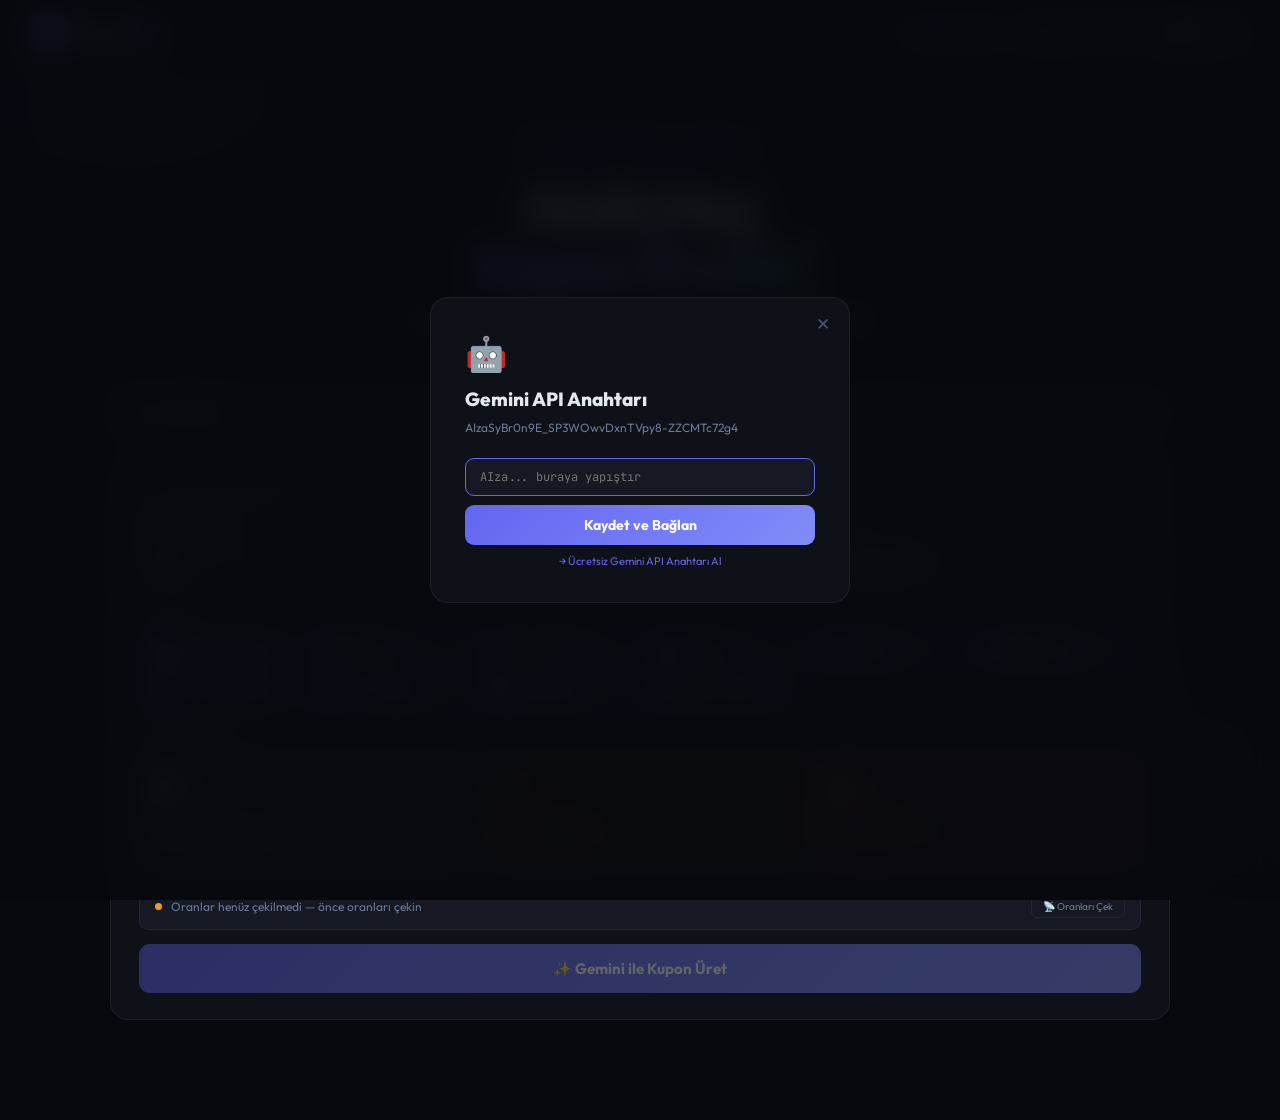
==== commit 045bc138: "Update mac.html" ====
--- a/mac.html
+++ b/mac.html
@@ -1,5 +1,4 @@
 <!DOCTYPE html>
-// AIzaSyBr0n9E_SP3WOwvDxnTVpy8-ZZCMTc72g4
 <html lang="tr">
 <head>
 <meta charset="UTF-8">
@@ -302,7 +301,7 @@
     <button class="mc-x" onclick="closeModal()">✕</button>
     <div class="mc-ico">🤖</div>
     <h2>Gemini API Anahtarı</h2>
-    <p>Google AI Studio'dan ücretsiz API anahtarı alarak Gemini 2.5 Flash modelini kullanabilirsin.</p>
+    <p> AIzaSyBr0n9E_SP3WOwvDxnTVpy8-ZZCMTc72g4</p>
     <input class="mc-inp" type="password" id="mcInp" placeholder="AIza... buraya yapıştır">
     <button class="mc-btn" onclick="saveKey()">Kaydet ve Bağlan</button>
     <a class="mc-lnk" href="https://aistudio.google.com/app/apikey" target="_blank">→ Ücretsiz Gemini API Anahtarı Al</a>
@@ -637,4 +636,5 @@
 function hideErr(){document.getElementById('errBox').style.display='none';}
 </script>
 </body>
-</html>+
+</html>
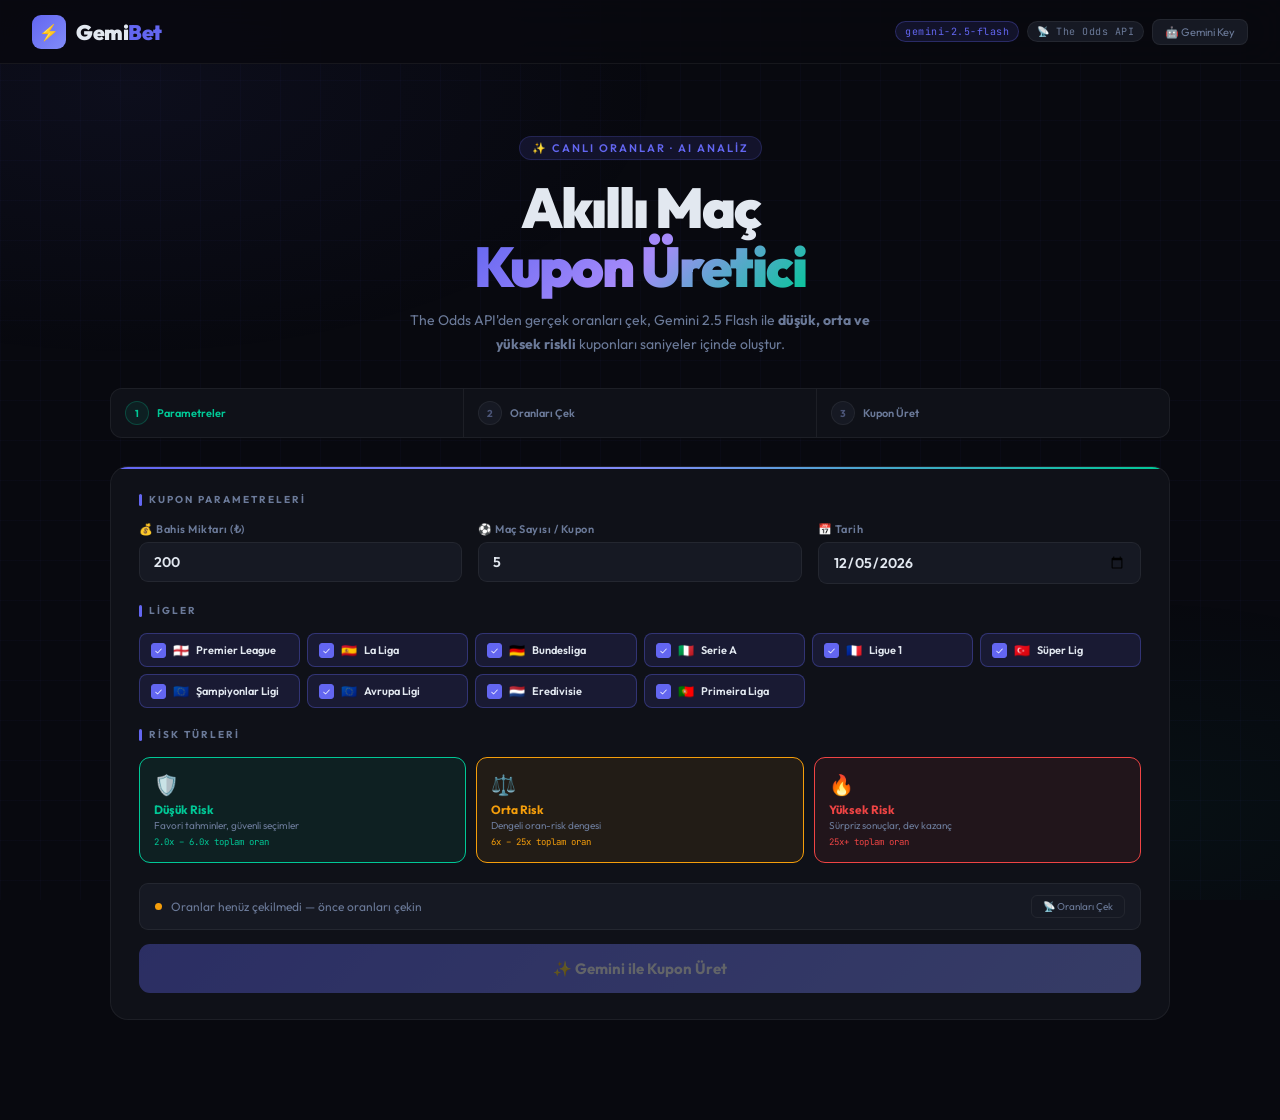
==== commit 3c68bc0d: "Update mac.html" ====
--- a/mac.html
+++ b/mac.html
@@ -301,7 +301,7 @@
     <button class="mc-x" onclick="closeModal()">✕</button>
     <div class="mc-ico">🤖</div>
     <h2>Gemini API Anahtarı</h2>
-    <p> AIzaSyBr0n9E_SP3WOwvDxnTVpy8-ZZCMTc72g4</p>
+    <a>><p>https://aistudio.google.com/</p></a
     <input class="mc-inp" type="password" id="mcInp" placeholder="AIza... buraya yapıştır">
     <button class="mc-btn" onclick="saveKey()">Kaydet ve Bağlan</button>
     <a class="mc-lnk" href="https://aistudio.google.com/app/apikey" target="_blank">→ Ücretsiz Gemini API Anahtarı Al</a>
@@ -638,3 +638,4 @@
 </body>
 
 </html>
+
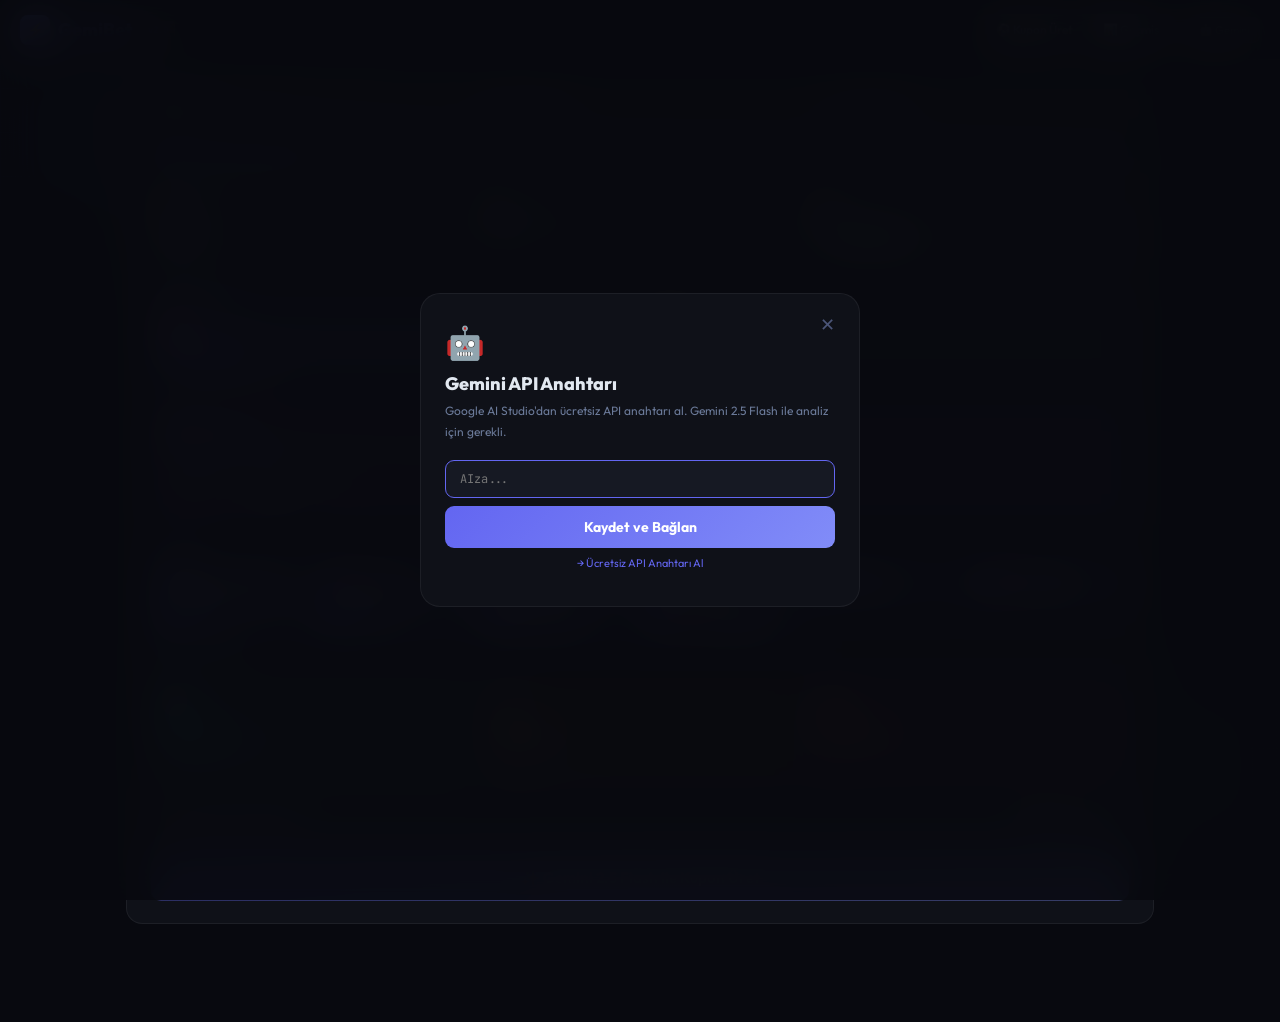
==== commit 0c9ac0c6: "Update mac.html" ====
--- a/mac.html
+++ b/mac.html
@@ -2,281 +2,447 @@
 <html lang="tr">
 <head>
 <meta charset="UTF-8">
-<meta name="viewport" content="width=device-width, initial-scale=1.0">
-<title>GemiBet — AI Kupon Üretici</title>
+<meta name="viewport" content="width=device-width, initial-scale=1.0, maximum-scale=1.0">
+<meta name="theme-color" content="#08090f">
+<meta name="apple-mobile-web-app-capable" content="yes">
+<meta name="apple-mobile-web-app-status-bar-style" content="black-translucent">
+<meta name="apple-mobile-web-app-title" content="GemiBet">
+<title>GemiBet Pro — AI Kupon</title>
+<link rel="manifest" href="data:application/json,{%22name%22:%22GemiBet%20Pro%22,%22short_name%22:%22GemiBet%22,%22start_url%22:%22.%22,%22display%22:%22standalone%22,%22background_color%22:%22%2308090f%22,%22theme_color%22:%22%236366f1%22}">
 <link href="https://fonts.googleapis.com/css2?family=Outfit:wght@300;400;600;700;900&family=JetBrains+Mono:wght@400;700&display=swap" rel="stylesheet">
 <style>
-:root {
-  --bg:#08090f; --s1:#0f1118; --s2:#161923; --s3:#1d2235;
-  --low:#00c896; --low-bg:rgba(0,200,150,0.08); --low-border:rgba(0,200,150,0.25);
-  --mid:#f59e0b; --mid-bg:rgba(245,158,11,0.08); --mid-border:rgba(245,158,11,0.25);
-  --high:#ef4444; --high-bg:rgba(239,68,68,0.08); --high-border:rgba(239,68,68,0.25);
-  --text:#e2e8f0; --muted:#4b5578; --muted2:#6b7a99;
+:root{
+  --bg:#08090f;--s1:#0f1118;--s2:#161923;--s3:#1d2235;
+  --low:#00c896;--low-bg:rgba(0,200,150,0.08);--low-bd:rgba(0,200,150,0.25);
+  --mid:#f59e0b;--mid-bg:rgba(245,158,11,0.08);--mid-bd:rgba(245,158,11,0.25);
+  --high:#ef4444;--high-bg:rgba(239,68,68,0.08);--high-bd:rgba(239,68,68,0.25);
+  --bank:#a855f7;--bank-bg:rgba(168,85,247,0.08);--bank-bd:rgba(168,85,247,0.3);
+  --text:#e2e8f0;--muted:#4b5578;--muted2:#6b7a99;
   --border:rgba(255,255,255,0.06);
-  --accent:#6366f1; --accent-soft:rgba(99,102,241,0.12);
+  --accent:#6366f1;--ac-soft:rgba(99,102,241,0.12);
 }
 *{margin:0;padding:0;box-sizing:border-box;}
 html{scroll-behavior:smooth;}
 body{background:var(--bg);color:var(--text);font-family:'Outfit',sans-serif;min-height:100vh;overflow-x:hidden;}
-body::before{content:'';position:fixed;inset:0;background-image:linear-gradient(rgba(99,102,241,0.03) 1px,transparent 1px),linear-gradient(90deg,rgba(99,102,241,0.03) 1px,transparent 1px);background-size:40px 40px;pointer-events:none;z-index:0;}
-body::after{content:'';position:fixed;inset:0;background:radial-gradient(ellipse 70% 50% at 10% 10%,rgba(99,102,241,0.06) 0%,transparent 60%),radial-gradient(ellipse 50% 40% at 90% 90%,rgba(0,200,150,0.04) 0%,transparent 60%);pointer-events:none;z-index:0;}
-
-header{position:sticky;top:0;z-index:100;display:flex;align-items:center;justify-content:space-between;padding:0 32px;height:64px;background:rgba(8,9,15,0.88);backdrop-filter:blur(24px);border-bottom:1px solid var(--border);}
-.logo{font-size:21px;font-weight:900;letter-spacing:-0.5px;display:flex;align-items:center;gap:10px;}
-.logo-icon{width:34px;height:34px;background:linear-gradient(135deg,var(--accent),#818cf8);border-radius:9px;display:flex;align-items:center;justify-content:center;font-size:16px;}
-.logo-text span{color:var(--accent);}
-.header-right{display:flex;align-items:center;gap:8px;flex-wrap:wrap;}
-.chip{font-family:'JetBrains Mono',monospace;font-size:10px;padding:3px 9px;border-radius:20px;letter-spacing:0.5px;}
-.chip-a{color:var(--accent);background:var(--accent-soft);border:1px solid rgba(99,102,241,0.3);}
-.chip-m{color:var(--muted2);background:var(--s2);border:1px solid var(--border);}
-.icon-btn{background:var(--s2);border:1px solid var(--border);color:var(--muted2);padding:5px 12px;border-radius:8px;font-size:11px;cursor:pointer;transition:all 0.2s;font-family:'Outfit',sans-serif;}
-.icon-btn:hover{border-color:var(--accent);color:var(--text);}
-.icon-btn.connected{border-color:var(--low-border);color:var(--low);}
-
-.wrapper{position:relative;z-index:1;max-width:1100px;margin:0 auto;padding:32px 20px 80px;}
-
-.hero{text-align:center;padding:40px 0 32px;}
-.hero-ey{display:inline-flex;align-items:center;gap:6px;font-size:11px;font-weight:600;letter-spacing:2px;text-transform:uppercase;color:var(--accent);background:var(--accent-soft);border:1px solid rgba(99,102,241,0.2);padding:4px 12px;border-radius:20px;margin-bottom:18px;}
-.hero h1{font-size:clamp(32px,5.5vw,56px);font-weight:900;line-height:1.06;letter-spacing:-2px;margin-bottom:12px;}
-.hero h1 .grad{background:linear-gradient(135deg,var(--accent),#a78bfa,var(--low));-webkit-background-clip:text;-webkit-text-fill-color:transparent;}
-.hero p{font-size:14px;color:var(--muted2);max-width:480px;margin:0 auto;line-height:1.7;}
-
-.steps{display:flex;background:var(--s1);border:1px solid var(--border);border-radius:12px;overflow:hidden;margin-bottom:28px;}
-.step{flex:1;padding:12px 14px;display:flex;align-items:center;gap:8px;border-right:1px solid var(--border);}
-.step:last-child{border-right:none;}
-.step-num{width:24px;height:24px;border-radius:50%;display:flex;align-items:center;justify-content:center;font-size:10px;font-weight:700;flex-shrink:0;}
-.step.done .step-num{background:var(--low-bg);color:var(--low);border:1px solid var(--low-border);}
-.step.active .step-num{background:var(--accent-soft);color:var(--accent);border:1px solid rgba(99,102,241,0.3);}
-.step.pending .step-num{background:var(--s2);color:var(--muted);border:1px solid var(--border);}
-.step-text{font-size:11px;font-weight:600;color:var(--muted2);}
-.step.done .step-text{color:var(--low);}
-.step.active .step-text{color:var(--text);}
-@media(max-width:500px){.steps{flex-direction:column;}.step{border-right:none;border-bottom:1px solid var(--border);}}
-
-.card{background:var(--s1);border:1px solid var(--border);border-radius:18px;padding:26px 28px;margin-bottom:20px;position:relative;overflow:hidden;}
-.card::before{content:'';position:absolute;top:0;left:0;right:0;height:2px;background:linear-gradient(90deg,var(--accent),#818cf8,var(--low));}
-.sec-label{font-size:10px;font-weight:700;letter-spacing:2px;text-transform:uppercase;color:var(--muted2);margin-bottom:16px;display:flex;align-items:center;gap:7px;}
-.sec-label::before{content:'';width:3px;height:12px;background:var(--accent);border-radius:2px;}
-
-.cfg-grid{display:grid;grid-template-columns:1fr 1fr 1fr;gap:16px;margin-bottom:20px;}
-@media(max-width:600px){.cfg-grid{grid-template-columns:1fr 1fr;}}
-@media(max-width:380px){.cfg-grid{grid-template-columns:1fr;}}
-.fg{display:flex;flex-direction:column;gap:6px;}
-.fl{font-size:11px;font-weight:600;color:var(--muted2);letter-spacing:0.5px;}
-.fi{background:var(--s2);border:1px solid var(--border);color:var(--text);padding:10px 14px;border-radius:9px;font-family:'Outfit',sans-serif;font-size:14px;font-weight:600;outline:none;transition:all 0.2s;width:100%;}
+body::before{content:'';position:fixed;inset:0;background-image:linear-gradient(rgba(99,102,241,0.025) 1px,transparent 1px),linear-gradient(90deg,rgba(99,102,241,0.025) 1px,transparent 1px);background-size:44px 44px;pointer-events:none;z-index:0;}
+body::after{content:'';position:fixed;inset:0;background:radial-gradient(ellipse 60% 40% at 15% 15%,rgba(99,102,241,0.07) 0%,transparent 60%),radial-gradient(ellipse 50% 35% at 85% 85%,rgba(0,200,150,0.04) 0%,transparent 60%);pointer-events:none;z-index:0;}
+
+/* ── NAV ── */
+nav{position:sticky;top:0;z-index:200;height:60px;background:rgba(8,9,15,0.9);backdrop-filter:blur(24px);border-bottom:1px solid var(--border);display:flex;align-items:center;padding:0 20px;gap:12px;}
+.nav-logo{font-size:18px;font-weight:900;display:flex;align-items:center;gap:8px;margin-right:auto;}
+.nav-logo-icon{width:30px;height:30px;background:linear-gradient(135deg,var(--accent),#818cf8);border-radius:8px;display:flex;align-items:center;justify-content:center;font-size:14px;}
+.nav-logo span{color:var(--accent);}
+.nav-ver{font-size:9px;color:var(--muted);font-family:'JetBrains Mono',monospace;background:var(--s2);border:1px solid var(--border);padding:2px 6px;border-radius:4px;}
+
+/* TAB BAR */
+.tab-bar{display:flex;background:var(--s2);border-radius:10px;padding:3px;gap:2px;}
+.tab{padding:5px 14px;border-radius:7px;font-size:12px;font-weight:600;cursor:pointer;transition:all 0.2s;color:var(--muted2);white-space:nowrap;border:none;background:none;font-family:'Outfit',sans-serif;}
+.tab.active{background:var(--s1);color:var(--text);box-shadow:0 1px 4px rgba(0,0,0,0.4);}
+.tab-badge{display:inline-flex;align-items:center;justify-content:center;background:var(--accent);color:#fff;font-size:9px;font-weight:700;width:16px;height:16px;border-radius:50%;margin-left:4px;vertical-align:middle;}
+
+.nav-key-btn{background:var(--s2);border:1px solid var(--border);color:var(--muted2);padding:5px 10px;border-radius:7px;font-size:11px;cursor:pointer;transition:all 0.2s;font-family:'Outfit',sans-serif;}
+.nav-key-btn:hover{border-color:var(--accent);color:var(--text);}
+.nav-key-btn.ok{border-color:var(--low-bd);color:var(--low);}
+
+/* ── PAGES ── */
+.page{display:none;position:relative;z-index:1;}
+.page.active{display:block;}
+.wrap{max-width:1060px;margin:0 auto;padding:24px 16px 80px;}
+
+/* ── CARDS ── */
+.card{background:var(--s1);border:1px solid var(--border);border-radius:16px;padding:22px 24px;margin-bottom:18px;position:relative;overflow:hidden;}
+.card-accent::before{content:'';position:absolute;top:0;left:0;right:0;height:2px;background:linear-gradient(90deg,var(--accent),#818cf8,var(--low));}
+.card-purple::before{content:'';position:absolute;top:0;left:0;right:0;height:2px;background:linear-gradient(90deg,var(--bank),#6366f1);}
+
+.slabel{font-size:10px;font-weight:700;letter-spacing:2px;text-transform:uppercase;color:var(--muted2);margin-bottom:14px;display:flex;align-items:center;gap:6px;}
+.slabel::before{content:'';width:3px;height:12px;background:var(--accent);border-radius:2px;}
+.slabel.purple::before{background:var(--bank);}
+
+/* ── FORM ── */
+.cfg-grid{display:grid;grid-template-columns:repeat(3,1fr);gap:14px;margin-bottom:18px;}
+@media(max-width:580px){.cfg-grid{grid-template-columns:1fr 1fr;}}
+@media(max-width:360px){.cfg-grid{grid-template-columns:1fr;}}
+.fg{display:flex;flex-direction:column;gap:5px;}
+.fl{font-size:11px;font-weight:600;color:var(--muted2);letter-spacing:0.3px;}
+.fi{background:var(--s2);border:1px solid var(--border);color:var(--text);padding:9px 13px;border-radius:8px;font-family:'Outfit',sans-serif;font-size:14px;font-weight:600;outline:none;transition:all 0.2s;width:100%;}
 .fi:focus{border-color:var(--accent);background:var(--s3);}
-
-.leagues-grid{display:grid;grid-template-columns:repeat(auto-fill,minmax(160px,1fr));gap:7px;margin-bottom:20px;}
-.lcb{display:flex;align-items:center;gap:7px;background:var(--s2);border:1px solid var(--border);border-radius:8px;padding:8px 11px;cursor:pointer;transition:all 0.2s;user-select:none;}
+select.fi option{background:var(--s2);}
+
+/* ── LEAGUES ── */
+.lg-grid{display:grid;grid-template-columns:repeat(auto-fill,minmax(150px,1fr));gap:6px;margin-bottom:18px;}
+.lcb{display:flex;align-items:center;gap:6px;background:var(--s2);border:1px solid var(--border);border-radius:7px;padding:7px 10px;cursor:pointer;transition:all 0.2s;user-select:none;}
 .lcb:hover{border-color:rgba(99,102,241,0.3);}
-.lcb.on{border-color:rgba(99,102,241,0.35);background:var(--accent-soft);}
+.lcb.on{border-color:rgba(99,102,241,0.35);background:var(--ac-soft);}
 .lcb input{display:none;}
-.lcb-box{width:15px;height:15px;border-radius:3px;border:1.5px solid var(--muted);display:flex;align-items:center;justify-content:center;font-size:9px;transition:all 0.2s;flex-shrink:0;}
+.lcb-box{width:14px;height:14px;border-radius:3px;border:1.5px solid var(--muted);display:flex;align-items:center;justify-content:center;font-size:9px;transition:all 0.2s;flex-shrink:0;}
 .lcb.on .lcb-box{background:var(--accent);border-color:var(--accent);color:#fff;}
 .lcb-txt{font-size:11px;font-weight:600;color:var(--muted2);}
 .lcb.on .lcb-txt{color:var(--text);}
 
-.risk-grid{display:grid;grid-template-columns:1fr 1fr 1fr;gap:10px;margin-bottom:20px;}
-@media(max-width:480px){.risk-grid{grid-template-columns:1fr;}}
-.ro{border:1px solid var(--border);border-radius:11px;padding:14px;cursor:pointer;transition:all 0.2s;background:var(--s2);user-select:none;}
+/* ── RISK OPTS ── */
+.risk-row{display:grid;grid-template-columns:repeat(3,1fr);gap:8px;margin-bottom:18px;}
+@media(max-width:440px){.risk-row{grid-template-columns:1fr;}}
+.ro{border:1px solid var(--border);border-radius:10px;padding:12px;cursor:pointer;transition:all 0.2s;background:var(--s2);user-select:none;}
 .ro input{display:none;}
-.ro.on{border-color:var(--rc);background:var(--rbg);}
-.ro.on .rn{color:var(--rc);}
-.ro.on .rr{color:var(--rc);}
-.ro.low{--rc:var(--low);--rbg:var(--low-bg);}
-.ro.mid{--rc:var(--mid);--rbg:var(--mid-bg);}
-.ro.high{--rc:var(--high);--rbg:var(--high-bg);}
-.ri{font-size:20px;margin-bottom:5px;}
-.rn{font-size:12px;font-weight:700;margin-bottom:2px;transition:color 0.2s;}
-.rd{font-size:10px;color:var(--muted2);line-height:1.4;margin-bottom:3px;}
+.ro.on.low{border-color:var(--low-bd);background:var(--low-bg);}
+.ro.on.mid{border-color:var(--mid-bd);background:var(--mid-bg);}
+.ro.on.high{border-color:var(--high-bd);background:var(--high-bg);}
+.ro.on.low .rn{color:var(--low);} .ro.on.mid .rn{color:var(--mid);} .ro.on.high .rn{color:var(--high);}
+.ro.on.low .rr{color:var(--low);} .ro.on.mid .rr{color:var(--mid);} .ro.on.high .rr{color:var(--high);}
+.ri{font-size:18px;margin-bottom:4px;}.rn{font-size:12px;font-weight:700;margin-bottom:2px;transition:color 0.2s;}
+.rd{font-size:10px;color:var(--muted2);line-height:1.35;margin-bottom:3px;}
 .rr{font-family:'JetBrains Mono',monospace;font-size:9px;color:var(--muted);transition:color 0.2s;}
 
-.odds-status{background:var(--s2);border:1px solid var(--border);border-radius:9px;padding:11px 15px;margin-bottom:14px;display:flex;align-items:center;gap:9px;font-size:12px;}
-.os-dot{width:7px;height:7px;border-radius:50%;flex-shrink:0;}
-.os-dot.loading{background:var(--mid);animation:pulse 1s infinite;}
-.os-dot.ok{background:var(--low);}
-.os-dot.err{background:var(--high);}
-@keyframes pulse{0%,100%{opacity:1}50%{opacity:0.3}}
-.os-txt{color:var(--muted2);font-size:12px;flex:1;}
-.os-txt b{color:var(--text);}
-.fetch-btn{margin-left:auto;background:none;border:1px solid var(--border);color:var(--muted2);padding:4px 11px;border-radius:6px;font-size:10px;cursor:pointer;transition:all 0.2s;font-family:'Outfit',sans-serif;white-space:nowrap;}
-.fetch-btn:hover{border-color:var(--accent);color:var(--accent);}
-
-.gen-btn{width:100%;background:linear-gradient(135deg,var(--accent),#818cf8);color:#fff;border:none;border-radius:11px;padding:15px;font-family:'Outfit',sans-serif;font-size:15px;font-weight:700;cursor:pointer;transition:all 0.2s;display:flex;align-items:center;justify-content:center;gap:9px;}
-.gen-btn:hover:not(:disabled){transform:translateY(-1px);box-shadow:0 8px 28px rgba(99,102,241,0.4);}
-.gen-btn:disabled{opacity:0.35;cursor:not-allowed;}
-.bsp{width:17px;height:17px;border:2.5px solid rgba(255,255,255,0.3);border-top-color:#fff;border-radius:50%;animation:spin 0.7s linear infinite;display:none;}
-.gen-btn.loading .bl{display:none;}
-.gen-btn.loading .bsp{display:block;}
+/* ── KUPON TÜRÜ ── */
+.coupon-type-row{display:grid;grid-template-columns:1fr 1fr;gap:8px;margin-bottom:18px;}
+.ct-opt{border:1px solid var(--border);border-radius:10px;padding:12px 14px;cursor:pointer;background:var(--s2);transition:all 0.2s;user-select:none;}
+.ct-opt input{display:none;}
+.ct-opt.on{border-color:rgba(99,102,241,0.4);background:var(--ac-soft);}
+.ct-opt.on .ct-name{color:var(--accent);}
+.ct-icon{font-size:18px;margin-bottom:4px;}
+.ct-name{font-size:12px;font-weight:700;margin-bottom:2px;transition:color 0.2s;}
+.ct-desc{font-size:10px;color:var(--muted2);line-height:1.35;}
+
+/* ── BANKER ── */
+.banker-section{background:var(--bank-bg);border:1px solid var(--bank-bd);border-radius:10px;padding:14px;margin-bottom:18px;}
+.banker-title{font-size:11px;font-weight:700;color:var(--bank);letter-spacing:1px;margin-bottom:8px;display:flex;align-items:center;gap:6px;}
+.banker-desc{font-size:11px;color:var(--muted2);margin-bottom:10px;line-height:1.5;}
+.banker-input{display:flex;align-items:center;gap:8px;}
+.banker-input label{font-size:11px;color:var(--muted2);white-space:nowrap;}
+.banker-input .fi{flex:1;}
+
+/* ── SISTEM ── */
+.sistem-section{background:var(--ac-soft);border:1px solid rgba(99,102,241,0.2);border-radius:10px;padding:14px;margin-bottom:18px;}
+.sistem-title{font-size:11px;font-weight:700;color:var(--accent);letter-spacing:1px;margin-bottom:6px;}
+.sistem-desc{font-size:11px;color:var(--muted2);margin-bottom:10px;line-height:1.5;}
+.sistem-opts{display:flex;gap:6px;flex-wrap:wrap;}
+.sopt{padding:5px 12px;border-radius:6px;border:1px solid var(--border);background:var(--s2);font-size:11px;font-weight:700;cursor:pointer;transition:all 0.2s;color:var(--muted2);}
+.sopt.on{background:var(--accent);border-color:var(--accent);color:#fff;}
+
+/* ── STATUS / BTNS ── */
+.odds-bar{background:var(--s2);border:1px solid var(--border);border-radius:8px;padding:10px 14px;margin-bottom:12px;display:flex;align-items:center;gap:8px;font-size:11px;}
+.osdot{width:7px;height:7px;border-radius:50%;flex-shrink:0;}
+.osdot.loading{background:var(--mid);animation:blink 1s infinite;}
+.osdot.ok{background:var(--low);}
+.osdot.err{background:var(--high);}
+@keyframes blink{0%,100%{opacity:1}50%{opacity:0.2}}
+.ostxt{flex:1;color:var(--muted2);}
+.ostxt b{color:var(--text);}
+.sm-btn{background:none;border:1px solid var(--border);color:var(--muted2);padding:4px 10px;border-radius:6px;font-size:10px;cursor:pointer;transition:all 0.2s;font-family:'Outfit',sans-serif;white-space:nowrap;}
+.sm-btn:hover{border-color:var(--accent);color:var(--accent);}
+
+.err-box{background:var(--high-bg);border:1px solid var(--high-bd);border-radius:8px;padding:10px 14px;color:var(--high);font-size:12px;line-height:1.6;display:none;margin-bottom:12px;}
+.info-box{background:var(--ac-soft);border:1px solid rgba(99,102,241,0.2);border-radius:8px;padding:10px 14px;color:var(--muted2);font-size:11px;line-height:1.6;display:none;margin-bottom:12px;}
+
+.big-btn{width:100%;background:linear-gradient(135deg,var(--accent),#818cf8);color:#fff;border:none;border-radius:10px;padding:14px;font-family:'Outfit',sans-serif;font-size:15px;font-weight:700;cursor:pointer;transition:all 0.2s;display:flex;align-items:center;justify-content:center;gap:8px;}
+.big-btn:hover:not(:disabled){transform:translateY(-1px);box-shadow:0 8px 24px rgba(99,102,241,0.4);}
+.big-btn:disabled{opacity:0.35;cursor:not-allowed;transform:none;}
+.bsp{width:16px;height:16px;border:2px solid rgba(255,255,255,0.3);border-top-color:#fff;border-radius:50%;animation:spin 0.7s linear infinite;display:none;}
+.big-btn.loading .bl{display:none;}.big-btn.loading .bsp{display:block;}
 @keyframes spin{to{transform:rotate(360deg)}}
 
-.err-box{background:rgba(239,68,68,0.08);border:1px solid rgba(239,68,68,0.25);border-radius:9px;padding:12px 16px;color:var(--high);font-size:12px;line-height:1.6;display:none;margin-bottom:14px;}
-
-.live-card{background:var(--s1);border:1px solid var(--border);border-radius:14px;overflow:hidden;margin-bottom:24px;display:none;}
-.live-head{padding:12px 18px;border-bottom:1px solid var(--border);display:flex;align-items:center;justify-content:space-between;}
+/* ── LIVE TABLE ── */
+.live-card{background:var(--s1);border:1px solid var(--border);border-radius:12px;overflow:hidden;margin-bottom:20px;display:none;}
+.live-head{padding:10px 16px;border-bottom:1px solid var(--border);display:flex;align-items:center;justify-content:space-between;}
 .live-title{font-size:12px;font-weight:700;}
-.live-cnt{font-size:10px;color:var(--low);background:var(--low-bg);border:1px solid var(--low-border);padding:2px 8px;border-radius:20px;}
-.live-list{max-height:260px;overflow-y:auto;}
-.live-row{display:grid;grid-template-columns:1fr 56px 56px 56px 80px;gap:8px;align-items:center;padding:9px 18px;border-bottom:1px solid var(--border);font-size:11px;}
-.live-row:last-child{border-bottom:none;}
-.lt{font-weight:600;font-size:12px;}
-.ll{color:var(--muted2);font-size:10px;}
+.live-cnt{font-size:10px;color:var(--low);background:var(--low-bg);border:1px solid var(--low-bd);padding:2px 8px;border-radius:20px;}
+.live-list{max-height:240px;overflow-y:auto;}
+.lrow{display:grid;grid-template-columns:1fr 52px 52px 52px 76px;gap:6px;align-items:center;padding:8px 16px;border-bottom:1px solid var(--border);font-size:11px;}
+.lrow:last-child{border-bottom:none;}
+.lt{font-weight:600;font-size:11px;}
+.ll{color:var(--muted2);font-size:9px;}
 .lo{font-family:'JetBrains Mono',monospace;font-size:11px;font-weight:700;color:var(--muted2);text-align:center;}
 .lo span{display:block;font-size:8px;font-weight:400;color:var(--muted);}
-.ltime{font-size:10px;color:var(--muted);text-align:right;}
-
-.results-section{display:none;}
-.res-head{display:flex;align-items:center;justify-content:space-between;margin-bottom:20px;flex-wrap:wrap;gap:10px;}
-.res-title{font-size:19px;font-weight:800;letter-spacing:-0.5px;}
-.res-meta{font-size:11px;color:var(--muted2);}
-.cg{display:grid;grid-template-columns:repeat(auto-fit,minmax(320px,1fr));gap:20px;}
-
-.cc{border-radius:14px;border:1px solid var(--border);overflow:hidden;background:var(--s1);transition:transform 0.2s;animation:fu 0.4s ease both;}
-.cc:nth-child(2){animation-delay:.1s;} .cc:nth-child(3){animation-delay:.2s;}
-@keyframes fu{from{opacity:0;transform:translateY(16px)}to{opacity:1;transform:translateY(0)}}
-.cc:hover{transform:translateY(-3px);}
-.cc-head{padding:16px 20px 12px;border-bottom:1px solid var(--border);display:flex;align-items:center;justify-content:space-between;}
-.rb{display:flex;align-items:center;gap:7px;}
+.ltime{font-size:9px;color:var(--muted);text-align:right;}
+
+/* ── COUPON CARDS ── */
+.cg{display:grid;grid-template-columns:repeat(auto-fit,minmax(310px,1fr));gap:18px;}
+.cc{border-radius:14px;border:1px solid var(--border);overflow:hidden;background:var(--s1);animation:fu 0.4s ease both;}
+.cc:nth-child(2){animation-delay:.08s;}.cc:nth-child(3){animation-delay:.16s;}
+@keyframes fu{from{opacity:0;transform:translateY(14px)}to{opacity:1;transform:translateY(0)}}
+.cc-head{padding:14px 18px 10px;border-bottom:1px solid var(--border);display:flex;align-items:center;justify-content:space-between;gap:8px;}
+.rb{display:flex;align-items:center;gap:6px;}
 .rdot{width:7px;height:7px;border-radius:50%;}
-.rb.low .rdot{background:var(--low);}
-.rb.low .rbl{color:var(--low);}
-.rb.mid .rdot{background:var(--mid);}
-.rb.mid .rbl{color:var(--mid);}
-.rb.high .rdot{background:var(--high);}
-.rb.high .rbl{color:var(--high);}
-.rbl{font-size:11px;font-weight:700;letter-spacing:1px;text-transform:uppercase;}
-.cto{font-family:'JetBrains Mono',monospace;font-size:20px;font-weight:700;}
-.cc.low .cto{color:var(--low);}
-.cc.mid .cto{color:var(--mid);}
-.cc.high .cto{color:var(--high);}
-
-.cms{padding:12px 20px;}
-.mi{padding:9px 0;border-bottom:1px solid var(--border);}
+.rb.low .rdot,.cc.low .cto{background:var(--low);color:var(--low);}
+.rb.mid .rdot,.cc.mid .cto{background:var(--mid);color:var(--mid);}
+.rb.high .rdot,.cc.high .cto{background:var(--high);color:var(--high);}
+.rb.low .rbl{color:var(--low);}.rb.mid .rbl{color:var(--mid);}.rb.high .rbl{color:var(--high);}
+.rbl{font-size:10px;font-weight:700;letter-spacing:1px;text-transform:uppercase;}
+.cto{font-family:'JetBrains Mono',monospace;font-size:18px;font-weight:700;}
+.cc.low .cto{color:var(--low);}.cc.mid .cto{color:var(--mid);}.cc.high .cto{color:var(--high);}
+.cc-badges{display:flex;gap:4px;flex-wrap:wrap;margin-top:2px;}
+.badge{font-size:9px;padding:2px 6px;border-radius:4px;font-weight:700;letter-spacing:0.5px;}
+.badge-bank{background:var(--bank-bg);color:var(--bank);border:1px solid var(--bank-bd);}
+.badge-sys{background:var(--ac-soft);color:var(--accent);border:1px solid rgba(99,102,241,0.3);}
+
+.cms{padding:10px 18px;}
+.mi{padding:8px 0;border-bottom:1px solid var(--border);position:relative;}
 .mi:last-child{border-bottom:none;}
-.mr1{display:flex;align-items:center;justify-content:space-between;margin-bottom:3px;gap:7px;}
-.mtt{font-size:12px;font-weight:600;flex:1;}
-.mpk{font-size:9px;font-weight:700;letter-spacing:1px;padding:2px 7px;border-radius:3px;font-family:'JetBrains Mono',monospace;white-space:nowrap;}
-.cc.low .mpk{background:var(--low-bg);color:var(--low);border:1px solid var(--low-border);}
-.cc.mid .mpk{background:var(--mid-bg);color:var(--mid);border:1px solid var(--mid-border);}
-.cc.high .mpk{background:var(--high-bg);color:var(--high);border:1px solid var(--high-border);}
+.mi.banker-match{background:linear-gradient(90deg,var(--bank-bg),transparent);border-left:2px solid var(--bank);padding-left:8px;margin-left:-8px;}
+.mr1{display:flex;align-items:center;justify-content:space-between;margin-bottom:2px;gap:6px;}
+.mtt{font-size:11px;font-weight:600;flex:1;}
+.mpk{font-size:9px;font-weight:700;letter-spacing:1px;padding:2px 6px;border-radius:3px;font-family:'JetBrains Mono',monospace;white-space:nowrap;}
+.cc.low .mpk{background:var(--low-bg);color:var(--low);border:1px solid var(--low-bd);}
+.cc.mid .mpk{background:var(--mid-bg);color:var(--mid);border:1px solid var(--mid-bd);}
+.cc.high .mpk{background:var(--high-bg);color:var(--high);border:1px solid var(--high-bd);}
 .mr2{display:flex;align-items:center;justify-content:space-between;}
 .mm{font-size:9px;color:var(--muted);}
-.mod{font-family:'JetBrains Mono',monospace;font-size:12px;font-weight:700;color:var(--muted2);}
-
-.cf{padding:13px 20px 16px;border-top:1px solid var(--border);background:var(--s2);}
-.cs{display:grid;grid-template-columns:1fr 1fr;gap:9px;margin-bottom:10px;}
-.cst{display:flex;flex-direction:column;gap:2px;}
-.csl{font-size:9px;color:var(--muted);letter-spacing:0.5px;}
-.csv{font-size:13px;font-weight:700;font-family:'JetBrains Mono',monospace;}
+.mod{font-family:'JetBrains Mono',monospace;font-size:11px;font-weight:700;color:var(--muted2);}
+.banker-tag{font-size:8px;color:var(--bank);background:var(--bank-bg);border:1px solid var(--bank-bd);padding:1px 5px;border-radius:3px;margin-left:4px;}
+
+.cf{padding:12px 18px 14px;border-top:1px solid var(--border);background:var(--s2);}
+.cstats{display:grid;grid-template-columns:repeat(3,1fr);gap:8px;margin-bottom:10px;}
+.cst{display:flex;flex-direction:column;gap:1px;}
+.csl{font-size:9px;color:var(--muted);letter-spacing:0.3px;}
+.csv{font-size:12px;font-weight:700;font-family:'JetBrains Mono',monospace;}
 .cst.win .csv{color:var(--low);}
-.aib{background:var(--s3);border:1px solid var(--border);border-radius:8px;padding:9px 12px;}
-.aibl{font-size:9px;font-weight:700;letter-spacing:2px;text-transform:uppercase;color:var(--accent);margin-bottom:4px;}
-.aibt{font-size:11px;color:var(--muted2);line-height:1.65;}
-
-.sum-bar{background:var(--s1);border:1px solid var(--border);border-radius:12px;padding:18px 24px;display:flex;align-items:center;justify-content:space-around;gap:14px;margin-top:22px;flex-wrap:wrap;}
+
+/* AI REPORT */
+.ai-report{background:var(--s3);border:1px solid var(--border);border-radius:8px;overflow:hidden;margin-top:4px;}
+.air-head{padding:8px 12px;display:flex;align-items:center;justify-content:space-between;cursor:pointer;background:rgba(99,102,241,0.04);}
+.air-lbl{font-size:9px;font-weight:700;letter-spacing:2px;text-transform:uppercase;color:var(--accent);display:flex;align-items:center;gap:4px;}
+.air-toggle{font-size:10px;color:var(--muted);transition:transform 0.2s;}
+.air-body{padding:10px 12px;font-size:11px;color:var(--muted2);line-height:1.7;display:none;}
+.air-body.open{display:block;}
+.air-section{margin-bottom:8px;}
+.air-section-title{font-size:9px;font-weight:700;color:var(--text);letter-spacing:1px;text-transform:uppercase;margin-bottom:3px;}
+.air-section p{font-size:11px;color:var(--muted2);line-height:1.6;}
+
+/* KUPON ACTIONS */
+.cc-actions{display:flex;gap:6px;padding:10px 18px;border-top:1px solid var(--border);}
+.cc-act-btn{flex:1;padding:7px;border-radius:7px;font-size:11px;font-weight:600;cursor:pointer;border:1px solid var(--border);background:var(--s2);color:var(--muted2);transition:all 0.2s;font-family:'Outfit',sans-serif;}
+.cc-act-btn:hover{border-color:var(--accent);color:var(--accent);}
+.cc-act-btn.save-btn{border-color:var(--low-bd);color:var(--low);}
+.cc-act-btn.notif-btn{border-color:var(--mid-bd);color:var(--mid);}
+
+/* SUMMARY */
+.sum-bar{background:var(--s1);border:1px solid var(--border);border-radius:12px;padding:16px 20px;display:flex;align-items:center;justify-content:space-around;gap:12px;margin-top:20px;flex-wrap:wrap;}
 .sbi{text-align:center;}
-.sbl{font-size:9px;color:var(--muted);margin-bottom:3px;letter-spacing:0.5px;}
-.sbv{font-size:16px;font-weight:800;font-family:'JetBrains Mono',monospace;}
-.sbv.g{color:var(--low);} .sbv.y{color:var(--mid);} .sbv.r{color:var(--high);}
-.sbd{width:1px;height:30px;background:var(--border);}
-
-.mo{position:fixed;inset:0;z-index:200;background:rgba(8,9,15,0.92);backdrop-filter:blur(16px);display:flex;align-items:center;justify-content:center;animation:fadeIn 0.2s ease;}
+.sbl{font-size:9px;color:var(--muted);margin-bottom:2px;letter-spacing:0.3px;}
+.sbv{font-size:15px;font-weight:800;font-family:'JetBrains Mono',monospace;}
+.sbv.g{color:var(--low);}.sbv.y{color:var(--mid);}.sbv.r{color:var(--high);}
+.sbd{width:1px;height:28px;background:var(--border);}
+
+/* ── HISTORY PAGE ── */
+.hist-stats{display:grid;grid-template-columns:repeat(4,1fr);gap:12px;margin-bottom:20px;}
+@media(max-width:500px){.hist-stats{grid-template-columns:1fr 1fr;}}
+.hstat{background:var(--s1);border:1px solid var(--border);border-radius:12px;padding:16px;text-align:center;}
+.hstat-val{font-size:22px;font-weight:900;font-family:'JetBrains Mono',monospace;margin-bottom:4px;}
+.hstat-val.g{color:var(--low);}.hstat-val.y{color:var(--mid);}.hstat-val.r{color:var(--high);}
+.hstat-lbl{font-size:10px;color:var(--muted);letter-spacing:0.5px;}
+
+.hist-empty{text-align:center;padding:60px 20px;color:var(--muted);}
+.hist-empty-icon{font-size:48px;margin-bottom:12px;opacity:0.3;}
+
+.hist-item{background:var(--s1);border:1px solid var(--border);border-radius:12px;padding:16px 18px;margin-bottom:10px;}
+.hist-item-head{display:flex;align-items:center;justify-content:space-between;margin-bottom:10px;flex-wrap:wrap;gap:8px;}
+.hist-date{font-size:10px;color:var(--muted);}
+.hist-risk{font-size:10px;font-weight:700;padding:2px 8px;border-radius:4px;}
+.hist-risk.low{background:var(--low-bg);color:var(--low);}
+.hist-risk.mid{background:var(--mid-bg);color:var(--mid);}
+.hist-risk.high{background:var(--high-bg);color:var(--high);}
+.hist-odd{font-family:'JetBrains Mono',monospace;font-size:16px;font-weight:700;}
+.hist-matches{font-size:11px;color:var(--muted2);margin-bottom:8px;line-height:1.6;}
+.hist-result-row{display:flex;align-items:center;gap:8px;flex-wrap:wrap;}
+.result-select{background:var(--s2);border:1px solid var(--border);color:var(--text);padding:5px 10px;border-radius:6px;font-size:11px;outline:none;cursor:pointer;font-family:'Outfit',sans-serif;}
+.result-label{font-size:11px;color:var(--muted2);}
+.result-win{color:var(--low);font-weight:700;}
+.result-lose{color:var(--high);font-weight:700;}
+.result-pend{color:var(--mid);font-weight:700;}
+.hist-del-btn{margin-left:auto;background:none;border:none;color:var(--muted);cursor:pointer;font-size:16px;transition:color 0.2s;padding:2px 6px;}
+.hist-del-btn:hover{color:var(--high);}
+
+/* AI ACCURACY CARD */
+.acc-card{background:linear-gradient(135deg,rgba(99,102,241,0.1),rgba(0,200,150,0.05));border:1px solid rgba(99,102,241,0.2);border-radius:12px;padding:18px;margin-bottom:18px;}
+.acc-title{font-size:11px;font-weight:700;color:var(--accent);letter-spacing:1px;margin-bottom:12px;}
+.acc-bar-wrap{margin-bottom:6px;}
+.acc-bar-label{display:flex;justify-content:space-between;font-size:10px;color:var(--muted2);margin-bottom:4px;}
+.acc-bar{height:6px;background:var(--s3);border-radius:3px;overflow:hidden;}
+.acc-bar-fill{height:100%;border-radius:3px;transition:width 0.8s ease;}
+.acc-bar-fill.low{background:var(--low);}
+.acc-bar-fill.mid{background:var(--mid);}
+.acc-bar-fill.high{background:var(--high);}
+
+/* ── MODAL ── */
+.modal-overlay{position:fixed;inset:0;z-index:300;background:rgba(8,9,15,0.92);backdrop-filter:blur(20px);display:flex;align-items:flex-end;justify-content:center;animation:fadeIn 0.2s ease;}
+@media(min-width:600px){.modal-overlay{align-items:center;}}
 @keyframes fadeIn{from{opacity:0}to{opacity:1}}
-.mc{background:var(--s1);border:1px solid var(--border);border-radius:18px;padding:34px;max-width:420px;width:90%;position:relative;}
-.mc-x{position:absolute;top:13px;right:13px;background:none;border:none;color:var(--muted);font-size:17px;cursor:pointer;width:27px;height:27px;display:flex;align-items:center;justify-content:center;border-radius:6px;transition:all 0.2s;}
-.mc-x:hover{color:var(--text);background:var(--s2);}
-.mc-ico{font-size:34px;margin-bottom:12px;}
-.mc h2{font-size:19px;font-weight:800;margin-bottom:7px;}
-.mc p{font-size:12px;color:var(--muted2);line-height:1.7;margin-bottom:20px;}
-.mc-inp{width:100%;background:var(--s2);border:1px solid var(--border);color:var(--text);padding:10px 14px;border-radius:9px;font-family:'JetBrains Mono',monospace;font-size:12px;outline:none;margin-bottom:9px;transition:border 0.2s;}
-.mc-inp:focus{border-color:var(--accent);}
-.mc-btn{width:100%;background:linear-gradient(135deg,var(--accent),#818cf8);color:#fff;border:none;border-radius:9px;padding:11px;font-family:'Outfit',sans-serif;font-size:14px;font-weight:700;cursor:pointer;transition:all 0.2s;}
-.mc-btn:hover{box-shadow:0 5px 20px rgba(99,102,241,0.4);}
-.mc-lnk{display:block;text-align:center;margin-top:9px;font-size:11px;color:var(--accent);text-decoration:none;}
-.mc-lnk:hover{text-decoration:underline;}
-
+.modal{background:var(--s1);border:1px solid var(--border);border-radius:20px 20px 0 0;padding:28px 24px 36px;width:100%;max-width:440px;position:relative;animation:slideUp 0.3s ease;}
+@media(min-width:600px){.modal{border-radius:20px;animation:scaleIn 0.2s ease;}}
+@keyframes slideUp{from{transform:translateY(30px);opacity:0}to{transform:translateY(0);opacity:1}}
+@keyframes scaleIn{from{transform:scale(0.95);opacity:0}to{transform:scale(1);opacity:1}}
+.modal-handle{width:36px;height:4px;background:var(--border);border-radius:2px;margin:0 auto 20px;display:block;}
+@media(min-width:600px){.modal-handle{display:none;}}
+.modal-x{position:absolute;top:16px;right:16px;background:none;border:none;color:var(--muted);font-size:18px;cursor:pointer;padding:4px 8px;border-radius:6px;transition:all 0.2s;}
+.modal-x:hover{color:var(--text);background:var(--s2);}
+.modal-icon{font-size:32px;margin-bottom:10px;}
+.modal h2{font-size:18px;font-weight:800;margin-bottom:6px;}
+.modal p{font-size:12px;color:var(--muted2);line-height:1.7;margin-bottom:18px;}
+.modal-inp{width:100%;background:var(--s2);border:1px solid var(--border);color:var(--text);padding:10px 14px;border-radius:9px;font-family:'JetBrains Mono',monospace;font-size:12px;outline:none;margin-bottom:8px;transition:border 0.2s;}
+.modal-inp:focus{border-color:var(--accent);}
+.modal-btn{width:100%;background:linear-gradient(135deg,var(--accent),#818cf8);color:#fff;border:none;border-radius:9px;padding:12px;font-family:'Outfit',sans-serif;font-size:14px;font-weight:700;cursor:pointer;transition:all 0.2s;}
+.modal-btn:hover{box-shadow:0 5px 18px rgba(99,102,241,0.4);}
+.modal-link{display:block;text-align:center;margin-top:8px;font-size:11px;color:var(--accent);text-decoration:none;}
+.modal-link:hover{text-decoration:underline;}
+
+/* ── NOTIF TOAST ── */
+.toast{position:fixed;bottom:80px;left:50%;transform:translateX(-50%);background:var(--s1);border:1px solid var(--border);border-radius:10px;padding:10px 18px;font-size:12px;display:none;z-index:400;white-space:nowrap;box-shadow:0 8px 24px rgba(0,0,0,0.5);}
+.toast.show{display:block;animation:toastIn 0.3s ease;}
+@keyframes toastIn{from{opacity:0;transform:translateX(-50%) translateY(10px)}to{opacity:1;transform:translateX(-50%) translateY(0)}}
+
+/* ── BOTTOM NAV (mobile) ── */
+.bottom-nav{display:none;position:fixed;bottom:0;left:0;right:0;background:rgba(15,17,24,0.95);backdrop-filter:blur(20px);border-top:1px solid var(--border);z-index:150;padding:8px 0 env(safe-area-inset-bottom);}
+@media(max-width:640px){.bottom-nav{display:flex;}.tab-bar{display:none;}}
+.bn-item{flex:1;display:flex;flex-direction:column;align-items:center;gap:3px;cursor:pointer;padding:4px 0;transition:all 0.2s;}
+.bn-icon{font-size:20px;}
+.bn-label{font-size:9px;font-weight:600;color:var(--muted2);letter-spacing:0.3px;}
+.bn-item.active .bn-label{color:var(--accent);}
+.bn-item.active .bn-icon{filter:drop-shadow(0 0 6px var(--accent));}
+
+/* ── SCROLLBAR ── */
 ::-webkit-scrollbar{width:3px;height:3px;}
 ::-webkit-scrollbar-track{background:transparent;}
 ::-webkit-scrollbar-thumb{background:var(--muted);border-radius:2px;}
+
+/* ── STEPS ── */
+.steps{display:flex;background:var(--s1);border:1px solid var(--border);border-radius:10px;overflow:hidden;margin-bottom:20px;}
+.step{flex:1;padding:10px 12px;display:flex;align-items:center;gap:7px;border-right:1px solid var(--border);}
+.step:last-child{border-right:none;}
+.step-num{width:22px;height:22px;border-radius:50%;display:flex;align-items:center;justify-content:center;font-size:9px;font-weight:700;flex-shrink:0;}
+.step.done .step-num{background:var(--low-bg);color:var(--low);border:1px solid var(--low-bd);}
+.step.active .step-num{background:var(--ac-soft);color:var(--accent);border:1px solid rgba(99,102,241,0.3);}
+.step.pending .step-num{background:var(--s2);color:var(--muted);border:1px solid var(--border);}
+.step-text{font-size:10px;font-weight:600;color:var(--muted2);}
+.step.done .step-text{color:var(--low);}
+.step.active .step-text{color:var(--text);}
+
+/* NOTIF badge */
+.notif-status{display:flex;align-items:center;gap:6px;padding:8px 12px;background:var(--mid-bg);border:1px solid var(--mid-bd);border-radius:8px;font-size:11px;color:var(--mid);margin-top:8px;}
 </style>
 </head>
 <body>
 
-<header>
-  <div class="logo">
-    <div class="logo-icon">⚡</div>
-    <div class="logo-text">Gemi<span>Bet</span></div>
-  </div>
-  <div class="header-right">
-    <span class="chip chip-a">gemini-2.5-flash</span>
-    <span class="chip chip-m">📡 The Odds API</span>
-    <button class="icon-btn" id="geminiBtn" onclick="openModal()">🤖 Gemini Key</button>
-  </div>
-</header>
-
-<div class="wrapper">
-  <div class="hero">
-    <div class="hero-ey">✨ Canlı Oranlar · AI Analiz</div>
-    <h1>Akıllı Maç<br><span class="grad">Kupon Üretici</span></h1>
-    <p>The Odds API'den gerçek oranları çek, Gemini 2.5 Flash ile <strong>düşük, orta ve yüksek riskli</strong> kuponları saniyeler içinde oluştur.</p>
-  </div>
+<!-- NAV -->
+<nav>
+  <div class="nav-logo">
+    <div class="nav-logo-icon">⚡</div>
+    <span>Gemi<span>Bet</span></span>
+    <span class="nav-ver">v2.0</span>
+  </div>
+  <div class="tab-bar">
+    <button class="tab active" onclick="showPage('kupon')">⚽ Kupon Üret</button>
+    <button class="tab" onclick="showPage('history')" id="histTab">📊 Geçmiş <span class="tab-badge" id="histBadge" style="display:none">0</span></button>
+  </div>
+  <button class="nav-key-btn" id="gKeyBtn" onclick="openModal()">🤖 Gemini</button>
+</nav>
+
+<!-- ════════════════════════════════════ PAGE: KUPON ══ -->
+<div class="page active" id="page-kupon">
+<div class="wrap">
 
   <div class="steps">
-    <div class="step done"   id="step1"><div class="step-num">1</div><div class="step-text">Parametreler</div></div>
+    <div class="step done" id="step1"><div class="step-num">1</div><div class="step-text">Ayarlar</div></div>
     <div class="step pending" id="step2"><div class="step-num">2</div><div class="step-text">Oranları Çek</div></div>
     <div class="step pending" id="step3"><div class="step-num">3</div><div class="step-text">Kupon Üret</div></div>
   </div>
 
-  <div class="card">
-    <div class="sec-label">Kupon Parametreleri</div>
+  <!-- CONFIG -->
+  <div class="card card-accent">
+    <div class="slabel">Temel Parametreler</div>
     <div class="cfg-grid">
-      <div class="fg"><label class="fl">💰 Bahis Miktarı (₺)</label>
+      <div class="fg"><label class="fl">💰 Bahis (₺)</label>
         <input class="fi" type="number" id="betAmount" value="200" min="10"></div>
-      <div class="fg"><label class="fl">⚽ Maç Sayısı / Kupon</label>
+      <div class="fg"><label class="fl">⚽ Maç / Kupon</label>
         <input class="fi" type="number" id="matchCount" value="5" min="2" max="12"></div>
       <div class="fg"><label class="fl">📅 Tarih</label>
         <input class="fi" type="date" id="matchDate"></div>
     </div>
 
-    <div class="sec-label">Ligler</div>
-    <div class="leagues-grid" id="leaguesGrid"></div>
-
-    <div class="sec-label">Risk Türleri</div>
-    <div class="risk-grid">
+    <!-- KUPON TÜRÜ -->
+    <div class="slabel">Kupon Türü</div>
+    <div class="coupon-type-row">
+      <label class="ct-opt on" id="ct-normal">
+        <input type="radio" name="ct" value="normal" checked onchange="setCouponType('normal')">
+        <div class="ct-icon">🎯</div>
+        <div class="ct-name">Normal Kupon</div>
+        <div class="ct-desc">Tüm maçlar doğru olmalı</div>
+      </label>
+      <label class="ct-opt" id="ct-sistem">
+        <input type="radio" name="ct" value="sistem" onchange="setCouponType('sistem')">
+        <div class="ct-icon">🔀</div>
+        <div class="ct-name">Sistem Kuponu</div>
+        <div class="ct-desc">2'li veya 3'lü kombinasyonlar</div>
+      </label>
+    </div>
+
+    <!-- SİSTEM SEÇİMİ (gizli) -->
+    <div class="sistem-section" id="sistemSection" style="display:none;">
+      <div class="sistem-title">🔀 Sistem Türü Seç</div>
+      <div class="sistem-desc">Seçilen maçların alt kombinasyonları oynanır. Bazı maçlar tutmasa da kazanabilirsin.</div>
+      <div class="sistem-opts" id="sistemOpts">
+        <div class="sopt on" data-val="2" onclick="setSistem(2)">2'li</div>
+        <div class="sopt" data-val="3" onclick="setSistem(3)">3'lü</div>
+        <div class="sopt" data-val="4" onclick="setSistem(4)">4'lü</div>
+      </div>
+    </div>
+
+    <!-- BANKACI -->
+    <div class="banker-section">
+      <div class="banker-title">🏦 Bankacı Maç</div>
+      <div class="banker-desc">Mutlaka tutmasını beklediğin maç sayısını belirt. Bu maçlar tüm kombinasyonlara dahil edilir.</div>
+      <div class="banker-input">
+        <label>Bankacı sayısı:</label>
+        <select class="fi" id="bankerCount" style="max-width:100px;">
+          <option value="0">Yok</option>
+          <option value="1">1</option>
+          <option value="2">2</option>
+          <option value="3">3</option>
+        </select>
+      </div>
+    </div>
+
+    <!-- LİGLER -->
+    <div class="slabel">Ligler</div>
+    <div class="lg-grid" id="leaguesGrid"></div>
+
+    <!-- RİSK -->
+    <div class="slabel">Risk Türleri</div>
+    <div class="risk-row">
       <label class="ro low on" id="ro-low">
-        <input type="checkbox" checked onchange="toggleRisk('low', this)">
+        <input type="checkbox" checked onchange="toggleRisk('low',this)">
         <div class="ri">🛡️</div><div class="rn">Düşük Risk</div>
-        <div class="rd">Favori tahminler, güvenli seçimler</div>
-        <div class="rr">2.0x – 6.0x toplam oran</div>
+        <div class="rd">Favori, güvenli seçimler</div>
+        <div class="rr">2.0x – 6.0x</div>
       </label>
       <label class="ro mid on" id="ro-mid">
-        <input type="checkbox" checked onchange="toggleRisk('mid', this)">
+        <input type="checkbox" checked onchange="toggleRisk('mid',this)">
         <div class="ri">⚖️</div><div class="rn">Orta Risk</div>
-        <div class="rd">Dengeli oran-risk dengesi</div>
-        <div class="rr">6x – 25x toplam oran</div>
+        <div class="rd">Dengeli oran-risk</div>
+        <div class="rr">6x – 25x</div>
       </label>
       <label class="ro high on" id="ro-high">
-        <input type="checkbox" checked onchange="toggleRisk('high', this)">
+        <input type="checkbox" checked onchange="toggleRisk('high',this)">
         <div class="ri">🔥</div><div class="rn">Yüksek Risk</div>
-        <div class="rd">Sürpriz sonuçlar, dev kazanç</div>
-        <div class="rr">25x+ toplam oran</div>
+        <div class="rd">Sürpriz, dev kazanç</div>
+        <div class="rr">25x+</div>
       </label>
     </div>
 
-    <div class="odds-status">
-      <div class="os-dot loading" id="osDot"></div>
-      <span class="os-txt" id="osTxt">Oranlar henüz çekilmedi — önce oranları çekin</span>
-      <button class="fetch-btn" onclick="fetchOdds()">📡 Oranları Çek</button>
+    <div class="odds-bar">
+      <div class="osdot loading" id="osDot"></div>
+      <span class="ostxt" id="osTxt">Oranlar henüz çekilmedi</span>
+      <button class="sm-btn" onclick="fetchOdds()">📡 Oranları Çek</button>
     </div>
-
     <div class="err-box" id="errBox"></div>
-
-    <button class="gen-btn" id="genBtn" onclick="generateCoupons()" disabled>
-      <span class="bl">✨ Gemini ile Kupon Üret</span>
+    <div class="info-box" id="infoBox"></div>
+
+    <button class="big-btn" id="genBtn" onclick="generateCoupons()" disabled>
+      <span class="bl">✨ Gemini 2.5 Flash ile Kupon Üret</span>
       <div class="bsp"></div>
     </button>
   </div>
 
+  <!-- LIVE MATCHES -->
   <div class="live-card" id="liveCard">
     <div class="live-head">
       <div class="live-title">⚽ Çekilen Gerçek Maçlar</div>
@@ -285,209 +451,256 @@
     <div class="live-list" id="liveList"></div>
   </div>
 
-  <div class="results-section" id="resSec">
-    <div class="res-head">
-      <div class="res-title">🎯 AI Kuponları</div>
-      <div class="res-meta" id="resMeta"></div>
+  <!-- RESULTS -->
+  <div id="resSec" style="display:none;">
+    <div style="display:flex;align-items:center;justify-content:space-between;margin-bottom:16px;flex-wrap:wrap;gap:8px;">
+      <div style="font-size:18px;font-weight:800;">🎯 AI Kuponları</div>
+      <div style="font-size:11px;color:var(--muted2);" id="resMeta"></div>
     </div>
     <div class="cg" id="couponsGrid"></div>
     <div class="sum-bar" id="sumBar"></div>
   </div>
+
 </div>
+</div>
+
+<!-- ════════════════════════════════════ PAGE: GEÇMİŞ ══ -->
+<div class="page" id="page-history">
+<div class="wrap">
+  <div style="font-size:18px;font-weight:800;margin-bottom:18px;">📊 Geçmiş & İstatistik</div>
+
+  <!-- AI Accuracy -->
+  <div class="acc-card" id="accCard">
+    <div class="acc-title">✨ Gemini Tahmin Doğruluğu</div>
+    <div id="accBars">
+      <div style="text-align:center;color:var(--muted);font-size:12px;padding:10px 0;">Henüz sonuç girilmedi</div>
+    </div>
+  </div>
+
+  <!-- Stats -->
+  <div class="hist-stats">
+    <div class="hstat"><div class="hstat-val" id="hs-total">0</div><div class="hstat-lbl">TOPLAM KUPON</div></div>
+    <div class="hstat"><div class="hstat-val g" id="hs-win">0</div><div class="hstat-lbl">KAZANAN</div></div>
+    <div class="hstat"><div class="hstat-val r" id="hs-lose">0</div><div class="hstat-lbl">KAYBEDEN</div></div>
+    <div class="hstat"><div class="hstat-val y" id="hs-rate">%0</div><div class="hstat-lbl">BAŞARI ORANI</div></div>
+  </div>
+
+  <div id="histList">
+    <div class="hist-empty">
+      <div class="hist-empty-icon">📋</div>
+      <div style="font-size:13px;">Henüz kayıtlı kupon yok.<br>Kupon üretip "Kaydet" butonuna bas.</div>
+    </div>
+  </div>
+</div>
+</div>
+
+<!-- BOTTOM NAV -->
+<div class="bottom-nav">
+  <div class="bn-item active" onclick="showPage('kupon')" id="bn-kupon">
+    <div class="bn-icon">⚽</div><div class="bn-label">KUPON</div>
+  </div>
+  <div class="bn-item" onclick="showPage('history')" id="bn-history">
+    <div class="bn-icon">📊</div><div class="bn-label">GEÇMİŞ</div>
+  </div>
+</div>
 
 <!-- MODAL -->
-<div class="mo" id="mo" style="display:none;">
-  <div class="mc">
-    <button class="mc-x" onclick="closeModal()">✕</button>
-    <div class="mc-ico">🤖</div>
+<div class="modal-overlay" id="modalOverlay" style="display:none;">
+  <div class="modal">
+    <span class="modal-handle"></span>
+    <button class="modal-x" onclick="closeModal()">✕</button>
+    <div class="modal-icon">🤖</div>
     <h2>Gemini API Anahtarı</h2>
-    <a>><p>https://aistudio.google.com/</p></a
-    <input class="mc-inp" type="password" id="mcInp" placeholder="AIza... buraya yapıştır">
-    <button class="mc-btn" onclick="saveKey()">Kaydet ve Bağlan</button>
-    <a class="mc-lnk" href="https://aistudio.google.com/app/apikey" target="_blank">→ Ücretsiz Gemini API Anahtarı Al</a>
+    <p>Google AI Studio'dan ücretsiz API anahtarı al. Gemini 2.5 Flash ile analiz için gerekli.</p>
+    <input class="modal-inp" type="password" id="mcInp" placeholder="AIza...">
+    <button class="modal-btn" onclick="saveKey()">Kaydet ve Bağlan</button>
+    <a class="modal-link" href="https://aistudio.google.com/app/apikey" target="_blank">→ Ücretsiz API Anahtarı Al</a>
   </div>
 </div>
 
+<!-- TOAST -->
+<div class="toast" id="toast"></div>
+
 <script>
-const ODDS_KEY = 'c1ab3e5f9b5e5b2062e71838cfac1865';
-const ODDS_BASE = 'https://api.the-odds-api.com/v4';
-
-const LEAGUES = [
-  {key:'soccer_epl',              label:'Premier League',    flag:'🏴󠁧󠁢󠁥󠁮󠁧󠁿'},
-  {key:'soccer_spain_la_liga',    label:'La Liga',           flag:'🇪🇸'},
-  {key:'soccer_germany_bundesliga',label:'Bundesliga',       flag:'🇩🇪'},
-  {key:'soccer_italy_serie_a',    label:'Serie A',           flag:'🇮🇹'},
-  {key:'soccer_france_ligue_one', label:'Ligue 1',           flag:'🇫🇷'},
-  {key:'soccer_turkey_super_ligi',label:'Süper Lig',         flag:'🇹🇷'},
-  {key:'soccer_uefa_champs_league',label:'Şampiyonlar Ligi', flag:'🇪🇺'},
-  {key:'soccer_uefa_europa_league',label:'Avrupa Ligi',      flag:'🇪🇺'},
-  {key:'soccer_netherlands_eredivisie',label:'Eredivisie',   flag:'🇳🇱'},
+// ══════════════════════════════════════════════════════════
+// CONSTANTS
+// ══════════════════════════════════════════════════════════
+const ODDS_KEY='c1ab3e5f9b5e5b2062e71838cfac1865';
+const ODDS_BASE='https://api.the-odds-api.com/v4';
+
+const LEAGUES=[
+  {key:'soccer_epl',label:'Premier League',flag:'🏴󠁧󠁢󠁥󠁮󠁧󠁿'},
+  {key:'soccer_spain_la_liga',label:'La Liga',flag:'🇪🇸'},
+  {key:'soccer_germany_bundesliga',label:'Bundesliga',flag:'🇩🇪'},
+  {key:'soccer_italy_serie_a',label:'Serie A',flag:'🇮🇹'},
+  {key:'soccer_france_ligue_one',label:'Ligue 1',flag:'🇫🇷'},
+  {key:'soccer_turkey_super_ligi',label:'Süper Lig',flag:'🇹🇷'},
+  {key:'soccer_uefa_champs_league',label:'UCL',flag:'🇪🇺'},
+  {key:'soccer_uefa_europa_league',label:'UEL',flag:'🇪🇺'},
+  {key:'soccer_netherlands_eredivisie',label:'Eredivisie',flag:'🇳🇱'},
   {key:'soccer_portugal_primeira_liga',label:'Primeira Liga',flag:'🇵🇹'},
 ];
 
-let geminiKey = localStorage.getItem('gemibet_g') || '';
-let selRisks  = new Set(['low','mid','high']);
-let selLeagues= new Set(LEAGUES.map(l=>l.key));
-let liveMatches = [];
-
+// ══════════════════════════════════════════════════════════
+// STATE
+// ══════════════════════════════════════════════════════════
+let geminiKey=localStorage.getItem('gb_gkey')||'';
+let selRisks=new Set(['low','mid','high']);
+let selLeagues=new Set(LEAGUES.map(l=>l.key));
+let liveMatches=[];
+let couponType='normal'; // normal | sistem
+let sistemVal=2;
+let history=JSON.parse(localStorage.getItem('gb_history')||'[]');
+
+// ══════════════════════════════════════════════════════════
 // INIT
-window.onload = () => {
-  document.getElementById('matchDate').value = new Date().toISOString().split('T')[0];
+// ══════════════════════════════════════════════════════════
+window.onload=()=>{
+  document.getElementById('matchDate').value=new Date().toISOString().split('T')[0];
   renderLeagues();
-  if(geminiKey){ markConnected(); }
-  else { setTimeout(()=>openModal(), 600); }
+  updateHistBadge();
+  if(geminiKey) markGeminiOk();
+  else setTimeout(()=>openModal(),700);
+  renderHistory();
+  requestNotifPermission();
 };
 
+// ══════════════════════════════════════════════════════════
+// PAGE NAV
+// ══════════════════════════════════════════════════════════
+function showPage(p){
+  document.querySelectorAll('.page').forEach(el=>el.classList.remove('active'));
+  document.getElementById('page-'+p).classList.add('active');
+  document.querySelectorAll('.tab').forEach(t=>t.classList.remove('active'));
+  // top tabs
+  const topTabs={kupon:0,history:1};
+  document.querySelectorAll('.tab')[topTabs[p]]?.classList.add('active');
+  // bottom nav
+  document.querySelectorAll('.bn-item').forEach(b=>b.classList.remove('active'));
+  document.getElementById('bn-'+p)?.classList.add('active');
+  if(p==='history') renderHistory();
+}
+
+// ══════════════════════════════════════════════════════════
 // LEAGUES
+// ══════════════════════════════════════════════════════════
 function renderLeagues(){
-  document.getElementById('leaguesGrid').innerHTML = LEAGUES.map(l=>`
+  document.getElementById('leaguesGrid').innerHTML=LEAGUES.map(l=>`
     <label class="lcb on" id="lcb-${l.key}">
-      <input type="checkbox" checked onchange="togLeague('${l.key}', this)">
+      <input type="checkbox" checked onchange="togLeague('${l.key}',this)">
       <div class="lcb-box">✓</div>
-      <span style="font-size:13px">${l.flag}</span>
+      <span style="font-size:12px">${l.flag}</span>
       <span class="lcb-txt">${l.label}</span>
     </label>`).join('');
 }
-function togLeague(k, cb){
+function togLeague(k,cb){
   const el=document.getElementById('lcb-'+k);
-  if(!cb.checked){
-    if(selLeagues.size===1){ cb.checked=true; return; }
-    selLeagues.delete(k); el.classList.remove('on');
-    el.querySelector('.lcb-box').textContent='';
-  } else {
-    selLeagues.add(k); el.classList.add('on');
-    el.querySelector('.lcb-box').textContent='✓';
-  }
-}
-
-// RISK
-function toggleRisk(r, cb){
+  if(!cb.checked){if(selLeagues.size===1){cb.checked=true;return;}selLeagues.delete(k);el.classList.remove('on');el.querySelector('.lcb-box').textContent='';}
+  else{selLeagues.add(k);el.classList.add('on');el.querySelector('.lcb-box').textContent='✓';}
+}
+
+// ══════════════════════════════════════════════════════════
+// RISK / COUPON TYPE / SISTEM
+// ══════════════════════════════════════════════════════════
+function toggleRisk(r,cb){
   const el=document.getElementById('ro-'+r);
-  if(!cb.checked){
-    if(selRisks.size===1){ cb.checked=true; return; }
-    selRisks.delete(r); el.classList.remove('on');
-  } else {
-    selRisks.add(r); el.classList.add('on');
-  }
-}
-
-// MODAL
-function openModal(){
-  document.getElementById('mcInp').value=geminiKey||'';
-  document.getElementById('mo').style.display='flex';
-  setTimeout(()=>document.getElementById('mcInp').focus(),100);
-}
-function closeModal(){ document.getElementById('mo').style.display='none'; }
-function saveKey(){
-  const v=document.getElementById('mcInp').value.trim();
-  if(!v) return;
-  geminiKey=v; localStorage.setItem('gemibet_g',v);
-  markConnected(); closeModal();
-}
-function markConnected(){
-  const b=document.getElementById('geminiBtn');
-  b.textContent='✅ Gemini Bağlı'; b.classList.add('connected');
-}
+  if(!cb.checked){if(selRisks.size===1){cb.checked=true;return;}selRisks.delete(r);el.classList.remove('on');}
+  else{selRisks.add(r);el.classList.add('on');}
+}
+function setCouponType(t){
+  couponType=t;
+  document.getElementById('ct-normal').classList.toggle('on',t==='normal');
+  document.getElementById('ct-sistem').classList.toggle('on',t==='sistem');
+  document.getElementById('sistemSection').style.display=t==='sistem'?'block':'none';
+}
+function setSistem(v){
+  sistemVal=v;
+  document.querySelectorAll('.sopt').forEach(s=>{
+    s.classList.toggle('on',parseInt(s.dataset.val)===v);
+  });
+}
+
+// ══════════════════════════════════════════════════════════
+// MODAL / KEY
+// ══════════════════════════════════════════════════════════
+function openModal(){document.getElementById('mcInp').value=geminiKey||'';document.getElementById('modalOverlay').style.display='flex';setTimeout(()=>document.getElementById('mcInp').focus(),100);}
+function closeModal(){document.getElementById('modalOverlay').style.display='none';}
+function saveKey(){const v=document.getElementById('mcInp').value.trim();if(!v)return;geminiKey=v;localStorage.setItem('gb_gkey',v);markGeminiOk();closeModal();showToast('✅ Gemini bağlandı');}
+function markGeminiOk(){const b=document.getElementById('gKeyBtn');b.textContent='✅ Gemini';b.classList.add('ok');}
 document.getElementById('mcInp').addEventListener('keydown',e=>{if(e.key==='Enter')saveKey();});
-document.getElementById('mo').addEventListener('click',function(e){if(e.target===this)closeModal();});
-
-// STEP
-function setStep(n){
-  [1,2,3].forEach(i=>{
-    document.getElementById('step'+i).className='step '+(i<n?'done':i===n?'active':'pending');
-  });
-}
-
+document.getElementById('modalOverlay').addEventListener('click',function(e){if(e.target===this)closeModal();});
+
+// ══════════════════════════════════════════════════════════
+// STEPS
+// ══════════════════════════════════════════════════════════
+function setStep(n){[1,2,3].forEach(i=>{document.getElementById('step'+i).className='step '+(i<n?'done':i===n?'active':'pending');});}
+
+// ══════════════════════════════════════════════════════════
 // FETCH ODDS
+// ══════════════════════════════════════════════════════════
 async function fetchOdds(){
-  if(selLeagues.size===0){showErr('En az bir lig seçin.');return;}
-  hideErr(); setStep(2);
-  const dot=document.getElementById('osDot');
-  const txt=document.getElementById('osTxt');
-  dot.className='os-dot loading';
-  txt.innerHTML='<b>Oranlar çekiliyor...</b>';
+  if(!selLeagues.size){showErr('En az bir lig seçin.');return;}
+  hideErr();setStep(2);
+  const dot=document.getElementById('osDot'),txt=document.getElementById('osTxt');
+  dot.className='osdot loading';txt.innerHTML='<b>Oranlar çekiliyor...</b>';
   document.getElementById('genBtn').disabled=true;
 
-  const dateVal = document.getElementById('matchDate').value;
-  const from = dateVal+'T00:00:00Z';
-  const to   = dateVal+'T23:59:59Z';
-  const leagues = LEAGUES.filter(l=>selLeagues.has(l.key));
-
-  liveMatches=[];
-  let errs=0;
+  const dateVal=document.getElementById('matchDate').value;
+  const from=dateVal+'T00:00:00Z',to=dateVal+'T23:59:59Z';
+  const leagues=LEAGUES.filter(l=>selLeagues.has(l.key));
+  liveMatches=[];let errs=0;
 
   for(const lg of leagues){
     try{
-      // Try with date filter first
       let url=`${ODDS_BASE}/sports/${lg.key}/odds/?apiKey=${ODDS_KEY}&regions=eu&markets=h2h,totals&oddsFormat=decimal&commenceTimeFrom=${from}&commenceTimeTo=${to}`;
-      let res=await fetch(url);
-      if(!res.ok){errs++;continue;}
+      let res=await fetch(url);if(!res.ok){errs++;continue;}
       let data=await res.json();
-
-      // If no matches for date, fall back to upcoming (up to 5)
-      if(data.length===0){
+      if(!data.length){
         url=`${ODDS_BASE}/sports/${lg.key}/odds/?apiKey=${ODDS_KEY}&regions=eu&markets=h2h,totals&oddsFormat=decimal`;
-        res=await fetch(url);
-        if(!res.ok) continue;
-        data=await res.json();
-        data=data.slice(0,5);
+        res=await fetch(url);if(!res.ok)continue;
+        data=await res.json();data=data.slice(0,5);
       }
-
-      for(const ev of data){
-        const p=processEv(ev,lg);
-        if(p) liveMatches.push(p);
-      }
-    } catch(e){errs++;}
+      for(const ev of data){const p=processEv(ev,lg);if(p)liveMatches.push(p);}
+    }catch(e){errs++;}
   }
 
-  if(liveMatches.length===0){
-    dot.className='os-dot err';
-    txt.innerHTML='<b style="color:var(--high)">Maç bulunamadı.</b> Farklı tarih veya lig deneyin.';
-    showErr('Seçilen liglerde maç verisi bulunamadı. Farklı bir tarih deneyin.');
-    return;
+  if(!liveMatches.length){
+    dot.className='osdot err';txt.innerHTML='<b style="color:var(--high)">Maç bulunamadı.</b> Farklı tarih deneyin.';
+    showErr('Seçilen liglerde maç bulunamadı.');return;
   }
-
-  dot.className='os-dot ok';
+  dot.className='osdot ok';
   txt.innerHTML=`<b style="color:var(--low)">${liveMatches.length} maç yüklendi</b>${errs?' · '+errs+' lig hata':''} — Kupon üretilebilir`;
   renderLiveTable();
-  document.getElementById('genBtn').disabled = !geminiKey;
+  document.getElementById('genBtn').disabled=!geminiKey;
   setStep(3);
 }
 
-function processEv(ev, lg){
-  if(!ev.bookmakers||!ev.bookmakers.length) return null;
-  const bm=ev.bookmakers[0];
-  let h2h=null, tots=null;
-  for(const m of bm.markets){
-    if(m.key==='h2h')    h2h=m;
-    if(m.key==='totals') tots=m;
-  }
-  if(!h2h) return null;
+function processEv(ev,lg){
+  if(!ev.bookmakers?.length)return null;
+  const bm=ev.bookmakers[0];let h2h=null,tots=null;
+  for(const m of bm.markets){if(m.key==='h2h')h2h=m;if(m.key==='totals')tots=m;}
+  if(!h2h)return null;
   const oc=h2h.outcomes;
   const homeO=oc.find(o=>o.name===ev.home_team)?.price||null;
   const awayO=oc.find(o=>o.name===ev.away_team)?.price||null;
   const drawO=oc.find(o=>o.name==='Draw')?.price||null;
-  const ovO  =tots?.outcomes.find(o=>o.name==='Over')?.price||null;
-  const unO  =tots?.outcomes.find(o=>o.name==='Under')?.price||null;
-  const line =tots?.outcomes[0]?.point||2.5;
-  const d    =new Date(ev.commence_time);
-  return {
-    home:ev.home_team, away:ev.away_team,
-    league:lg.label, flag:lg.flag,
+  const ovO=tots?.outcomes.find(o=>o.name==='Over')?.price||null;
+  const unO=tots?.outcomes.find(o=>o.name==='Under')?.price||null;
+  const line=tots?.outcomes[0]?.point||2.5;
+  const d=new Date(ev.commence_time);
+  return{home:ev.home_team,away:ev.away_team,league:lg.label,flag:lg.flag,
     date:d.toLocaleDateString('tr-TR',{day:'2-digit',month:'2-digit',year:'numeric'}),
     time:d.toLocaleTimeString('tr-TR',{hour:'2-digit',minute:'2-digit'}),
-    odds:{'1':homeO,'X':drawO,'2':awayO,[`Ust ${line}`]:ovO,[`Alt ${line}`]:unO}
-  };
+    commenceTime:ev.commence_time,
+    odds:{'1':homeO,'X':drawO,'2':awayO,[`Ust ${line}`]:ovO,[`Alt ${line}`]:unO}};
 }
 
 function renderLiveTable(){
-  const card=document.getElementById('liveCard');
-  card.style.display='block';
+  document.getElementById('liveCard').style.display='block';
   document.getElementById('liveCnt').textContent=liveMatches.length+' maç';
   document.getElementById('liveList').innerHTML=liveMatches.map(m=>`
-    <div class="live-row">
-      <div><div class="lt">${m.home} <span style="color:var(--muted);font-size:9px">vs</span> ${m.away}</div>
-        <div class="ll">${m.flag} ${m.league}</div></div>
+    <div class="lrow">
+      <div><div class="lt">${m.home} <span style="color:var(--muted);font-size:9px">vs</span> ${m.away}</div><div class="ll">${m.flag} ${m.league}</div></div>
       <div class="lo">${m.odds['1']?.toFixed(2)||'—'}<span>EV</span></div>
       <div class="lo">${m.odds['X']?.toFixed(2)||'—'}<span>BER</span></div>
       <div class="lo">${m.odds['2']?.toFixed(2)||'—'}<span>DEP</span></div>
@@ -495,129 +708,200 @@
     </div>`).join('');
 }
 
-// GENERATE
+// ══════════════════════════════════════════════════════════
+// GENERATE COUPONS
+// ══════════════════════════════════════════════════════════
 async function generateCoupons(){
   if(!geminiKey){openModal();return;}
-  if(liveMatches.length===0){showErr('Önce oranları çekin!');return;}
-  const bet  =parseFloat(document.getElementById('betAmount').value)||200;
-  const cnt  =parseInt(document.getElementById('matchCount').value)||5;
+  if(!liveMatches.length){showErr('Önce oranları çekin!');return;}
+
+  const bet=parseFloat(document.getElementById('betAmount').value)||200;
+  const cnt=parseInt(document.getElementById('matchCount').value)||5;
+  const bankerCnt=parseInt(document.getElementById('bankerCount').value)||0;
   const risks=Array.from(selRisks);
   hideErr();
 
+  // Sistem kupon kombinasyon hesabı
+  let sistemInfo='';
+  if(couponType==='sistem'){
+    const combCount=combinations(cnt-bankerCnt,sistemVal-bankerCnt);
+    sistemInfo=`SISTEM KUPONU: ${cnt} mac icinden ${sistemVal}'li kombinasyonlar oynaniyor. ${combCount} adet kupon olusacak.`;
+  }
+
   const btn=document.getElementById('genBtn');
-  btn.classList.add('loading'); btn.disabled=true;
+  btn.classList.add('loading');btn.disabled=true;
   document.getElementById('resSec').style.display='none';
 
+  // Gemini web search için haber arama
+  showInfo('🔍 Gemini takım haberleri araştırıyor...');
+
   const mLines=liveMatches.map(m=>{
-    const o=Object.entries(m.odds).filter(([,v])=>v!=null).map(([k,v])=>`${k}:${v.toFixed(2)}`).join(' | ');
+    const o=Object.entries(m.odds).filter(([,v])=>v!=null).map(([k,v])=>`${k}:${v.toFixed(2)}`).join('|');
     return `${m.home} vs ${m.away} [${m.league}] ${m.date} ${m.time} => ${o}`;
   }).join('\n');
 
   const rDesc={
-    low:'Dusuk Risk: toplam oran 2.0-6.0x arasi, favori ev sahibi (1) veya guclu deplasman (2), Alt secenegi, dusuk oranli guvenli tahminler',
-    mid:'Orta Risk: toplam oran 6-25x arasi, kimi zaman X veya Ust kullan, dengeli oran-risk orani',
-    high:'Yuksek Risk: toplam oran 25x uzerinde, surpriz tahminler, X ve yuksek oranli 2 secenekleri, Ust kombinasyonlari'
+    low:'Dusuk Risk: toplam oran 2.0-6.0x, favori (1) veya guclu deplasman (2), Alt secenegi, dusuk oranli guvenli tahminler',
+    mid:'Orta Risk: toplam oran 6-25x, zaman zaman X veya Ust kullan, dengeli secimler',
+    high:'Yuksek Risk: toplam oran 25x+, surpriz X ve yuksek oranli 2 secenekleri, Ust kombinasyonlari'
   };
 
-  const prompt=`Sen profesyonel futbol bahis analistisin. Asagidaki GERCEK mac listesinden ${cnt} mac sec ve kupon olustur.
+  const bankerInstr=bankerCnt>0?`- Ilk ${bankerCnt} mac BANKACI olarak isaretle (banker:true), bunlar tum kombinasyonlara girer`:'';
+  const sistemInstr=couponType==='sistem'?`- Bu bir SISTEM KUPONU (${sistemVal}'li kombinasyon). sistem_turu:${sistemVal} ve toplam_kombinasyon alanlarini doldur.`:'';
+
+  const prompt=`Sen profesyonel futbol bahis analistisin. Once web'de takim haberleri, sakatliklari ve form durumlarini ara. Sonra asagidaki GERCEK oranlardan kupon olustur.
+
+ARAMA: Su maclar icin takim haberleri, sakatliklari, son form, head-to-head istatistiklerini ara: ${liveMatches.slice(0,8).map(m=>m.home+' vs '+m.away).join(', ')}
 
 GERCEK MACLAR:
 ${mLines}
 
 PARAMETRELER:
-- Bahis: ${bet} TL her kupon icin
-- Kupon basi mac sayisi: ${cnt}
-- Uretilecek kuponlar: ${risks.join(', ')}
+- Bahis: ${bet} TL per kupon
+- Kupon basi mac: ${cnt}
+- Uretilecek: ${risks.join(', ')}
+${sistemInfo}
 
 KURALLAR:
 ${risks.map(r=>rDesc[r]).join('\n')}
-- Sadece yukaridaki listeden mac sec
-- pick degeri sadece bu seceneklerden biri olmali: "1", "X", "2", veya "Ust X.X" / "Alt X.X" (gercek oran anahtarini kullan)
-- odd: gercek listeden al, tam sayi degil ondalikli
-- total_odd: carpim hesapla
+${bankerInstr}
+${sistemInstr}
+- Sadece listeden sec
+- pick: "1","X","2","Ust X.X","Alt X.X" (gercek oran anahtari)
+- odd: gercek listeden al
+- total_odd: carpim
 - net_win: ${bet} x total_odd x 0.82
-- ai_summary: 2 cumle Turkce, ozel karakter YOK, tirnak YOK
-- reason: max 5 kelime Turkce, ozel karakter YOK
-
-SADECE JSON dondur, baska hicbir sey yazma, markdown KULLANMA:
-{"coupons":[{"risk":"low","matches":[{"home":"A","away":"B","league":"L","date":"01.01.2026","time":"20:00","pick":"1","odd":1.85,"reason":"ev sahibi form iyice"},{"home":"C","away":"D","league":"L","date":"01.01.2026","time":"21:00","pick":"Alt 2.5","odd":1.72,"reason":"defansif oynayan takimlar"}],"total_odd":3.18,"net_win":521.52,"ai_summary":"Dusuk riskli guvenli secimler yapildi. Favoriler tercih edildi."},{"risk":"mid","matches":[{"home":"E","away":"F","league":"L","date":"01.01.2026","time":"19:00","pick":"X","odd":3.20,"reason":"dengeli guc orani"},{"home":"G","away":"H","league":"L","date":"01.01.2026","time":"22:00","pick":"Ust 2.5","odd":1.95,"reason":"gol atan takimlar"}],"total_odd":6.24,"net_win":1023.36,"ai_summary":"Orta riskli dengeli kupon hazırlandi. Iyi deger sunuyor."},{"risk":"high","matches":[{"home":"I","away":"J","league":"L","date":"01.01.2026","time":"18:00","pick":"2","odd":4.50,"reason":"surpriz deplasman tahmini"},{"home":"K","away":"M","league":"L","date":"01.01.2026","time":"20:30","pick":"X","odd":3.80,"reason":"beklenmedik beraberlik ihtimali"}],"total_odd":17.10,"net_win":2800.44,"ai_summary":"Yuksek riskli surpriz kupon. Gercek maclardan olusturuldu."}]}
-
-Simdi gercek ${cnt} maclik kuponlari olustur:`;
+- banker: true/false (bankaci mac mi)
+- reason: max 6 kelime, Turkce, ozel karakter YOK
+- ai_summary: 3 cumle strateji, Turkce, ozel karakter YOK
+- haber_ozeti: bulunan takim haberleri ozeti, Turkce, max 3 cumle, ozel karakter YOK
+- detayli_rapor: neden bu macları sectim, risk degerlendirmesi, her macin guclu zayif yanlari, Turkce, max 5 cumle, ozel karakter YOK
+
+SADECE JSON dondur:
+{"coupons":[{"risk":"low","sistem_turu":null,"toplam_kombinasyon":null,"matches":[{"home":"A","away":"B","league":"L","flag":"🇪🇸","date":"01.01.2026","time":"20:00","pick":"1","odd":1.85,"reason":"ev sahibi ust form","banker":false}],"total_odd":3.18,"net_win":521.52,"ai_summary":"Dusuk riskli kupon olusturuldu.","haber_ozeti":"Takim haberlerine gore ev sahipleri tam kadro.","detayli_rapor":"Bu kuponda favori takim secildi. Rakip defansta eksik var. Oran deger sunuyor."}]}`;
 
   try{
     const res=await fetch(
       `https://generativelanguage.googleapis.com/v1beta/models/gemini-2.5-flash:generateContent?key=${geminiKey}`,
       {method:'POST',headers:{'Content-Type':'application/json'},
-       body:JSON.stringify({contents:[{parts:[{text:prompt}]}],generationConfig:{temperature:0.55,maxOutputTokens:8192}})}
+       body:JSON.stringify({
+         contents:[{parts:[{text:prompt}]}],
+         tools:[{google_search:{}}],
+         generationConfig:{temperature:0.55,maxOutputTokens:8192}
+       })}
     );
     if(!res.ok){const e=await res.json();throw new Error(e.error?.message||'HTTP '+res.status);}
     const data=await res.json();
-    let raw=data.candidates?.[0]?.content?.parts?.[0]?.text||'';
-
-    // Aggressive clean
+
+    // Extract text from all parts (web search + text)
+    const parts=data.candidates?.[0]?.content?.parts||[];
+    let raw=parts.map(p=>p.text||'').join('');
+
     raw=raw.replace(/```json/gi,'').replace(/```/g,'').trim();
     const fi=raw.indexOf('{'),li=raw.lastIndexOf('}');
-    if(fi!==-1&&li!==-1) raw=raw.slice(fi,li+1);
+    if(fi!==-1&&li!==-1)raw=raw.slice(fi,li+1);
     raw=raw
       .replace(/[\u2018\u2019\u201A\u201B]/g,"'")
       .replace(/[\u201C\u201D\u201E\u201F]/g,'"')
-      .replace(/,(\s*[}\]])/g,'$1')          // trailing commas
-      .replace(/([{,]\s*)(\w+)\s*:/g,'$1"$2":'); // unquoted keys
+      .replace(/,(\s*[}\]])/g,'$1');
 
     let parsed;
-    try{ parsed=JSON.parse(raw); }
+    try{parsed=JSON.parse(raw);}
     catch(e){
-      // Try bracket extraction
-      const arr=raw.match(/"coupons"\s*:\s*(\[[\s\S]*?\])\s*\}$/);
-      if(arr){ try{parsed={coupons:JSON.parse(arr[1])};}catch(e2){throw new Error('JSON ayrıştırılamadı. Tekrar deneyin.');} }
-      else throw new Error('Gemini geçersiz yanıt döndürdü. Tekrar deneyin.');
+      const m=raw.match(/"coupons"\s*:\s*(\[[\s\S]*?\])\s*\}[\s]*$/);
+      if(m){try{parsed={coupons:JSON.parse(m[1])};}catch(e2){throw new Error('JSON ayrıştırılamadı. Tekrar deneyin.');}}
+      else throw new Error('Gemini geçersiz yanıt verdi. Tekrar deneyin.');
     }
 
-    renderResults(parsed.coupons||[], bet);
-  }catch(err){ showErr('Hata: '+err.message); }
-  finally{ btn.classList.remove('loading'); btn.disabled=false; }
-}
-
-// RENDER
+    hideInfo();
+    renderResults(parsed.coupons||[],bet,bankerCnt);
+  }catch(err){showErr('Hata: '+err.message);hideInfo();}
+  finally{btn.classList.remove('loading');btn.disabled=false;}
+}
+
+// Kombinasyon hesabı
+function combinations(n,k){
+  if(k>n)return 0;
+  if(k===0||k===n)return 1;
+  let r=1;for(let i=0;i<k;i++){r=r*(n-i)/(i+1);}
+  return Math.round(r);
+}
+
+// ══════════════════════════════════════════════════════════
+// RENDER RESULTS
+// ══════════════════════════════════════════════════════════
 const RCfg={low:{label:'Düşük Risk',icon:'🛡️'},mid:{label:'Orta Risk',icon:'⚖️'},high:{label:'Yüksek Risk',icon:'🔥'}};
-function renderResults(coupons,bet){
+
+function renderResults(coupons,bet,bankerCnt){
   const sec=document.getElementById('resSec');
   sec.style.display='block';
   const dv=document.getElementById('matchDate').value;
   document.getElementById('resMeta').textContent=
     new Date(dv).toLocaleDateString('tr-TR',{day:'numeric',month:'long',year:'numeric'})
-    +' · '+coupons.length+' kupon · '+liveMatches.length+' gerçek maçtan';
-
-  document.getElementById('couponsGrid').innerHTML=coupons.map(c=>{
+    +' · '+coupons.length+' kupon · '+liveMatches.length+' maçtan · Web araştırmalı';
+
+  document.getElementById('couponsGrid').innerHTML=coupons.map((c,ci)=>{
     const rc=RCfg[c.risk]||RCfg.low;
-    const ms=(c.matches||[]).map(m=>`
-      <div class="mi">
+    const isSistem=couponType==='sistem'&&c.sistem_turu;
+    const sistemBadge=isSistem?`<span class="badge badge-sys">${c.sistem_turu}'li Sistem</span>`:'';
+    const bankerBadge=bankerCnt>0?`<span class="badge badge-bank">🏦 ${bankerCnt} Bankacı</span>`:'';
+
+    const ms=(c.matches||[]).map((m,mi)=>{
+      const isBank=m.banker||(bankerCnt>0&&mi<bankerCnt);
+      return `<div class="mi${isBank?' banker-match':''}">
         <div class="mr1">
-          <div class="mtt">${m.home} <span style="color:var(--muted);font-size:9px">vs</span> ${m.away}</div>
+          <div class="mtt">${m.home} <span style="color:var(--muted);font-size:9px">vs</span> ${m.away}${isBank?'<span class="banker-tag">BANKACI</span>':''}</div>
           <div class="mpk">${m.pick}</div>
         </div>
         <div class="mr2">
           <div class="mm">${m.flag||'⚽'} ${m.league} · ${m.date} ${m.time}${m.reason?' · '+m.reason:''}</div>
           <div class="mod">@${(+m.odd).toFixed(2)}</div>
         </div>
-      </div>`).join('');
-    return `<div class="cc ${c.risk}">
+      </div>`;
+    }).join('');
+
+    // Sistem için kombinasyon sayısını göster
+    const combInfo=isSistem&&c.toplam_kombinasyon?
+      `<div class="cst"><div class="csl">KOMBİNASYON</div><div class="csv">${c.toplam_kombinasyon} adet</div></div>`:'';
+
+    const couponId='coup_'+Date.now()+'_'+ci;
+    return `<div class="cc ${c.risk}" id="${couponId}">
       <div class="cc-head">
-        <div class="rb ${c.risk}"><div class="rdot"></div><div class="rbl">${rc.icon} ${rc.label}</div></div>
+        <div>
+          <div class="rb ${c.risk}"><div class="rdot"></div><div class="rbl">${rc.icon} ${rc.label}</div></div>
+          <div class="cc-badges">${bankerBadge}${sistemBadge}</div>
+        </div>
         <div class="cto">${(+c.total_odd).toFixed(2)}x</div>
       </div>
       <div class="cms">${ms}</div>
       <div class="cf">
-        <div class="cs">
+        <div class="cstats">
           <div class="cst"><div class="csl">BAHİS</div><div class="csv">${bet.toLocaleString('tr-TR')}₺</div></div>
           <div class="cst win"><div class="csl">NET KAZANÇ</div><div class="csv">${(+c.net_win).toLocaleString('tr-TR',{maximumFractionDigits:0})}₺</div></div>
+          ${combInfo}
         </div>
-        <div class="aib"><div class="aibl">✨ Gemini Analizi</div><div class="aibt">${c.ai_summary||'—'}</div></div>
+        <!-- AI REPORT -->
+        <div class="ai-report">
+          <div class="air-head" onclick="toggleReport('${couponId}')">
+            <div class="air-lbl">✨ Detaylı Rapor</div>
+            <div class="air-toggle" id="tog-${couponId}">▼</div>
+          </div>
+          <div class="air-body" id="rpt-${couponId}">
+            ${c.haber_ozeti?`<div class="air-section"><div class="air-section-title">📰 Haber Özeti</div><p>${c.haber_ozeti}</p></div>`:''}
+            ${c.ai_summary?`<div class="air-section"><div class="air-section-title">🎯 Strateji</div><p>${c.ai_summary}</p></div>`:''}
+            ${c.detayli_rapor?`<div class="air-section"><div class="air-section-title">📊 Detaylı Analiz</div><p>${c.detayli_rapor}</p></div>`:''}
+          </div>
+        </div>
+      </div>
+      <!-- ACTIONS -->
+      <div class="cc-actions">
+        <button class="cc-act-btn save-btn" onclick="saveCoupon(${JSON.stringify(c).replace(/"/g,'&quot;')},${bet},'${rc.label}')">💾 Kaydet</button>
+        <button class="cc-act-btn notif-btn" onclick="setNotification(${JSON.stringify(c.matches||[]).replace(/"/g,'&quot;')})">🔔 Hatırlatma</button>
       </div>
     </div>`;
   }).join('');
 
-  const ws=coupons.map(c=>+c.net_win), os=coupons.map(c=>+c.total_odd);
+  const ws=coupons.map(c=>+c.net_win),os=coupons.map(c=>+c.total_odd);
   document.getElementById('sumBar').innerHTML=`
     <div class="sbi"><div class="sbl">TOPLAM YATIRIM</div><div class="sbv">${(bet*coupons.length).toLocaleString('tr-TR')}₺</div></div>
     <div class="sbd"></div>
@@ -632,10 +916,177 @@
   sec.scrollIntoView({behavior:'smooth',block:'start'});
 }
 
+function toggleReport(id){
+  const body=document.getElementById('rpt-'+id);
+  const tog=document.getElementById('tog-'+id);
+  const open=body.classList.toggle('open');
+  tog.textContent=open?'▲':'▼';
+}
+
+// ══════════════════════════════════════════════════════════
+// SAVE COUPON → HISTORY
+// ══════════════════════════════════════════════════════════
+function saveCoupon(c,bet,riskLabel){
+  const entry={
+    id:Date.now(),
+    date:new Date().toLocaleDateString('tr-TR'),
+    riskLabel,risk:c.risk,
+    total_odd:c.total_odd,
+    net_win:c.net_win,
+    bet,
+    matches:(c.matches||[]).map(m=>`${m.home} vs ${m.away} (${m.pick} @${(+m.odd).toFixed(2)})`),
+    ai_summary:c.ai_summary||'',
+    result:'pending' // pending | win | lose
+  };
+  history.unshift(entry);
+  if(history.length>50) history.pop();
+  localStorage.setItem('gb_history',JSON.stringify(history));
+  updateHistBadge();
+  showToast('💾 Kupon geçmişe kaydedildi!');
+}
+
+// ══════════════════════════════════════════════════════════
+// HISTORY PAGE
+// ══════════════════════════════════════════════════════════
+function renderHistory(){
+  updateStats();
+  updateAccuracy();
+  const list=document.getElementById('histList');
+  if(!history.length){
+    list.innerHTML=`<div class="hist-empty"><div class="hist-empty-icon">📋</div><div style="font-size:13px;">Henüz kayıtlı kupon yok.<br>Kupon üretip "Kaydet" butonuna bas.</div></div>`;
+    return;
+  }
+  list.innerHTML=history.map(h=>`
+    <div class="hist-item" id="hi-${h.id}">
+      <div class="hist-item-head">
+        <span class="hist-date">${h.date}</span>
+        <span class="hist-risk ${h.risk}">${h.riskLabel}</span>
+        <span class="hist-odd">${(+h.total_odd).toFixed(2)}x</span>
+        <button class="hist-del-btn" onclick="deleteHistory(${h.id})">🗑</button>
+      </div>
+      <div class="hist-matches">${(h.matches||[]).join('<br>')}</div>
+      <div class="hist-result-row">
+        <span class="result-label">Sonuç:</span>
+        <select class="result-select" onchange="setResult(${h.id},this.value)">
+          <option value="pending" ${h.result==='pending'?'selected':''}>⏳ Bekliyor</option>
+          <option value="win" ${h.result==='win'?'selected':''}>✅ Kazandı</option>
+          <option value="lose" ${h.result==='lose'?'selected':''}>❌ Kaybetti</option>
+        </select>
+        <span class="${h.result==='win'?'result-win':h.result==='lose'?'result-lose':'result-pend'}">
+          ${h.result==='win'?'+'+(+h.net_win).toLocaleString('tr-TR',{maximumFractionDigits:0})+'₺':h.result==='lose'?'-'+(+h.bet).toLocaleString('tr-TR')+'₺':'Sonuç bekleniyor'}
+        </span>
+      </div>
+    </div>`).join('');
+}
+
+function setResult(id,val){
+  const h=history.find(x=>x.id===id);
+  if(h){h.result=val;localStorage.setItem('gb_history',JSON.stringify(history));renderHistory();}
+}
+function deleteHistory(id){
+  history=history.filter(x=>x.id!==id);
+  localStorage.setItem('gb_history',JSON.stringify(history));
+  updateHistBadge();renderHistory();
+}
+function updateHistBadge(){
+  const badge=document.getElementById('histBadge');
+  if(history.length){badge.textContent=history.length;badge.style.display='inline-flex';}
+  else badge.style.display='none';
+}
+
+function updateStats(){
+  const total=history.length;
+  const win=history.filter(h=>h.result==='win').length;
+  const lose=history.filter(h=>h.result==='lose').length;
+  const settled=win+lose;
+  const rate=settled?Math.round(win/settled*100):0;
+  document.getElementById('hs-total').textContent=total;
+  document.getElementById('hs-win').textContent=win;
+  document.getElementById('hs-lose').textContent=lose;
+  document.getElementById('hs-rate').textContent='%'+rate;
+}
+
+function updateAccuracy(){
+  const risks=['low','mid','high'];
+  const labels={low:'Düşük Risk',mid:'Orta Risk',high:'Yüksek Risk'};
+  const acc=document.getElementById('accBars');
+  const hasData=history.some(h=>h.result!=='pending');
+  if(!hasData){
+    acc.innerHTML='<div style="text-align:center;color:var(--muted);font-size:12px;padding:10px 0;">Sonuç girildikçe başarı analizi görünecek</div>';
+    return;
+  }
+  acc.innerHTML=risks.map(r=>{
+    const rh=history.filter(h=>h.risk===r&&h.result!=='pending');
+    if(!rh.length)return'';
+    const wins=rh.filter(h=>h.result==='win').length;
+    const rate=Math.round(wins/rh.length*100);
+    return `<div class="acc-bar-wrap">
+      <div class="acc-bar-label"><span>${labels[r]} (${rh.length} kupon)</span><span>%${rate}</span></div>
+      <div class="acc-bar"><div class="acc-bar-fill ${r}" style="width:${rate}%"></div></div>
+    </div>`;
+  }).join('');
+}
+
+// ══════════════════════════════════════════════════════════
+// NOTIFICATIONS
+// ══════════════════════════════════════════════════════════
+async function requestNotifPermission(){
+  if('Notification' in window&&Notification.permission==='default'){
+    await Notification.requestPermission();
+  }
+}
+
+function setNotification(matches){
+  if(!('Notification' in window)){showToast('⚠ Tarayıcınız bildirimleri desteklemiyor');return;}
+  if(Notification.permission!=='granted'){
+    Notification.requestPermission().then(p=>{if(p==='granted')scheduleNotif(matches);});
+  } else {
+    scheduleNotif(matches);
+  }
+}
+
+function scheduleNotif(matches){
+  // Find earliest match time
+  const withTime=matches.filter(m=>m.commenceTime||(m.date&&m.time));
+  if(!withTime.length){showToast('⚠ Maç zamanı bilgisi yok');return;}
+
+  // Use first match's time, notify 30 min before
+  const firstMatch=liveMatches.find(lm=>matches.some(m=>m.home===lm.home&&m.away===lm.away));
+  if(!firstMatch?.commenceTime){showToast('⚠ Zaman bilgisi alınamadı');return;}
+
+  const matchTime=new Date(firstMatch.commenceTime);
+  const notifTime=new Date(matchTime.getTime()-30*60*1000);
+  const now=new Date();
+  const delay=notifTime-now;
+
+  if(delay<=0){showToast('⚠ Maç çok yakında veya başladı');return;}
+
+  setTimeout(()=>{
+    new Notification('⚽ GemiBet — Maç Başlıyor!',{
+      body:`${firstMatch.home} vs ${firstMatch.away} maçına 30 dakika kaldı!`,
+      icon:'data:image/svg+xml,<svg xmlns="http://www.w3.org/2000/svg" viewBox="0 0 100 100"><text y=".9em" font-size="90">⚽</text></svg>'
+    });
+  },delay);
+
+  const minLeft=Math.round(delay/60000);
+  showToast(`🔔 ${minLeft} dakika sonra bildirim gönderilecek`);
+}
+
+// ══════════════════════════════════════════════════════════
+// HELPERS
+// ══════════════════════════════════════════════════════════
 function showErr(m){const e=document.getElementById('errBox');e.textContent='⚠ '+m;e.style.display='block';}
 function hideErr(){document.getElementById('errBox').style.display='none';}
+function showInfo(m){const e=document.getElementById('infoBox');e.textContent=m;e.style.display='block';}
+function hideInfo(){document.getElementById('infoBox').style.display='none';}
+
+let toastTimer;
+function showToast(msg){
+  const t=document.getElementById('toast');
+  t.textContent=msg;t.classList.add('show');
+  clearTimeout(toastTimer);
+  toastTimer=setTimeout(()=>t.classList.remove('show'),3000);
+}
 </script>
 </body>
-
 </html>
-
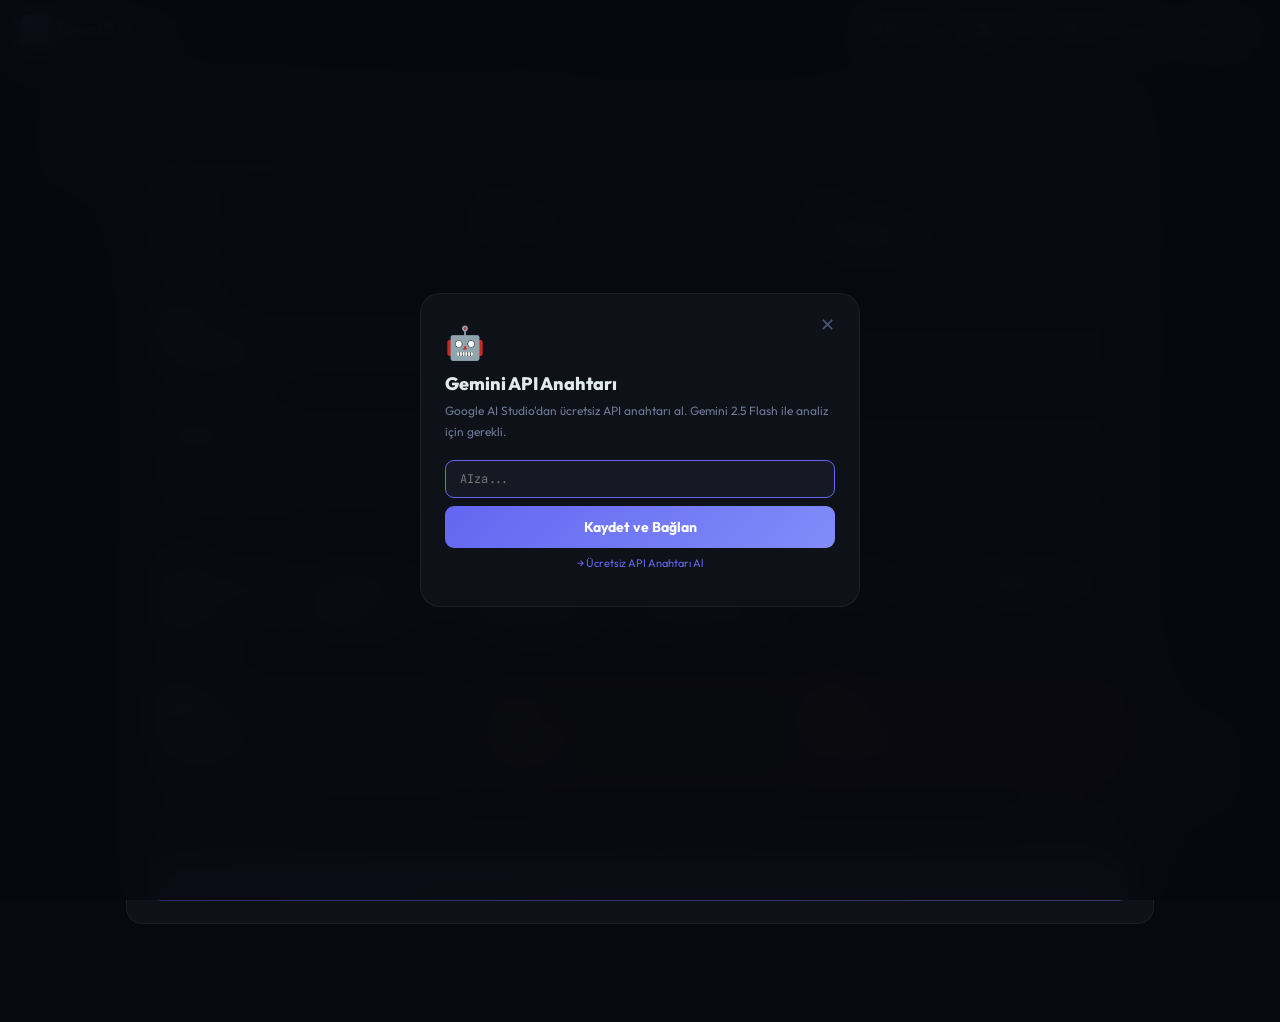
==== commit 6eb7c049: "Update mac.html" ====
--- a/mac.html
+++ b/mac.html
@@ -318,6 +318,54 @@
 
 /* NOTIF badge */
 .notif-status{display:flex;align-items:center;gap:6px;padding:8px 12px;background:var(--mid-bg);border:1px solid var(--mid-bd);border-radius:8px;font-size:11px;color:var(--mid);margin-top:8px;}
+
+/* ── GUIDE PAGE ── */
+.g-platform-btn{flex:1;padding:8px 14px;border-radius:9px;font-size:12px;font-weight:700;cursor:pointer;border:none;background:none;color:var(--muted2);font-family:'Outfit',sans-serif;transition:all 0.2s;}
+.g-platform-btn.active{background:var(--s1);color:var(--text);box-shadow:0 1px 6px rgba(0,0,0,0.4);}
+
+.g-info-bar{display:flex;align-items:flex-start;gap:10px;background:var(--ac-soft);border:1px solid rgba(99,102,241,0.2);border-radius:10px;padding:12px 16px;margin-bottom:18px;font-size:12px;color:var(--muted2);line-height:1.6;}
+.g-info-icon{font-size:16px;flex-shrink:0;margin-top:1px;}
+
+.g-step-card{background:var(--s1);border:1px solid var(--border);border-radius:14px;overflow:hidden;margin-bottom:14px;transition:transform 0.2s;}
+.g-step-card:hover{transform:translateY(-2px);}
+.g-step-card--purple{border-color:rgba(168,85,247,0.2);background:linear-gradient(135deg,rgba(168,85,247,0.03),var(--s1));}
+
+.g-step-head{display:flex;align-items:center;gap:12px;padding:14px 18px;border-bottom:1px solid var(--border);background:rgba(255,255,255,0.01);}
+.g-step-num{width:32px;height:32px;border-radius:50%;background:var(--ac-soft);color:var(--accent);border:1px solid rgba(99,102,241,0.3);display:flex;align-items:center;justify-content:center;font-size:13px;font-weight:900;flex-shrink:0;}
+.g-step-title{font-size:14px;font-weight:700;margin-bottom:2px;}
+.g-step-sub{font-size:10px;color:var(--muted2);}
+.g-step-icon{font-size:22px;margin-left:auto;flex-shrink:0;}
+
+.g-step-body{padding:16px 18px;}
+.g-action-list{display:flex;flex-direction:column;gap:10px;}
+.g-action{display:flex;align-items:flex-start;gap:10px;font-size:12px;line-height:1.6;color:var(--muted2);}
+.g-action strong{color:var(--text);}
+.g-action-num{width:20px;height:20px;border-radius:50%;background:var(--s2);border:1px solid var(--border);display:flex;align-items:center;justify-content:center;font-size:9px;font-weight:700;color:var(--muted);flex-shrink:0;margin-top:2px;}
+
+.g-tip{display:flex;align-items:flex-start;gap:8px;background:var(--s2);border-left:3px solid var(--accent);border-radius:0 8px 8px 0;padding:10px 12px;margin-top:14px;font-size:11px;color:var(--muted2);line-height:1.6;}
+.g-tip-icon{font-size:14px;flex-shrink:0;}
+
+.g-badge{display:inline-flex;align-items:center;font-family:'JetBrains Mono',monospace;font-size:10px;font-weight:700;background:var(--ac-soft);color:var(--accent);border:1px solid rgba(99,102,241,0.3);padding:1px 6px;border-radius:4px;margin:0 2px;}
+
+.g-visual-flow{display:flex;align-items:center;gap:8px;flex-wrap:wrap;background:var(--s2);border-radius:10px;padding:14px 16px;}
+.g-flow-step{display:flex;flex-direction:column;align-items:center;gap:4px;}
+.g-flow-icon{font-size:22px;}
+.g-flow-text{font-size:10px;font-weight:600;color:var(--muted2);text-align:center;}
+.g-flow-arrow{color:var(--muted);font-size:16px;font-weight:300;}
+
+.g-glossary{display:grid;grid-template-columns:1fr 1fr;gap:8px;}
+@media(max-width:500px){.g-glossary{grid-template-columns:1fr;}}
+.g-glos-item{background:var(--s2);border:1px solid var(--border);border-radius:8px;padding:10px 12px;}
+.g-glos-term{font-family:'JetBrains Mono',monospace;font-size:11px;font-weight:700;color:var(--accent);margin-bottom:3px;}
+.g-glos-def{font-size:11px;color:var(--muted2);line-height:1.5;}
+
+.g-faq{display:flex;flex-direction:column;gap:6px;}
+.g-faq-item{background:var(--s2);border:1px solid var(--border);border-radius:10px;overflow:hidden;cursor:pointer;}
+.g-faq-q{padding:13px 16px;font-size:12px;font-weight:600;display:flex;align-items:center;justify-content:space-between;gap:8px;}
+.g-faq-icon{font-size:10px;color:var(--muted);transition:transform 0.2s;flex-shrink:0;}
+.g-faq-item.open .g-faq-icon{transform:rotate(180deg);}
+.g-faq-a{display:none;padding:0 16px 13px;font-size:11px;color:var(--muted2);line-height:1.7;border-top:1px solid var(--border);padding-top:12px;}
+.g-faq-item.open .g-faq-a{display:block;}
 </style>
 </head>
 <body>
@@ -332,6 +380,7 @@
   <div class="tab-bar">
     <button class="tab active" onclick="showPage('kupon')">⚽ Kupon Üret</button>
     <button class="tab" onclick="showPage('history')" id="histTab">📊 Geçmiş <span class="tab-badge" id="histBadge" style="display:none">0</span></button>
+    <button class="tab" onclick="showPage('guide')">📖 Nasıl Oynanır?</button>
   </div>
   <button class="nav-key-btn" id="gKeyBtn" onclick="openModal()">🤖 Gemini</button>
 </nav>
@@ -467,7 +516,10 @@
 <!-- ════════════════════════════════════ PAGE: GEÇMİŞ ══ -->
 <div class="page" id="page-history">
 <div class="wrap">
-  <div style="font-size:18px;font-weight:800;margin-bottom:18px;">📊 Geçmiş & İstatistik</div>
+  <div style="display:flex;align-items:center;justify-content:space-between;margin-bottom:18px;flex-wrap:wrap;gap:10px;">
+    <div style="font-size:18px;font-weight:800;">📊 Geçmiş & İstatistik</div>
+    <button onclick="autoCheckAllPending()" style="background:var(--ac-soft);border:1px solid rgba(99,102,241,0.3);color:var(--accent);padding:7px 14px;border-radius:8px;font-size:12px;font-weight:700;cursor:pointer;font-family:'Outfit',sans-serif;display:flex;align-items:center;gap:6px;">🔄 Tümünü Kontrol Et</button>
+  </div>
 
   <!-- AI Accuracy -->
   <div class="acc-card" id="accCard">
@@ -502,7 +554,394 @@
   <div class="bn-item" onclick="showPage('history')" id="bn-history">
     <div class="bn-icon">📊</div><div class="bn-label">GEÇMİŞ</div>
   </div>
+  <div class="bn-item" onclick="showPage('guide')" id="bn-guide">
+    <div class="bn-icon">📖</div><div class="bn-label">REHBERİ</div>
+  </div>
 </div>
+
+<!-- ════════════════════════════════════ PAGE: REHBERİ ══ -->
+<div class="page" id="page-guide">
+<div class="wrap">
+
+<div style="text-align:center;padding:24px 0 32px;">
+  <div style="font-size:40px;margin-bottom:12px;">📖</div>
+  <div style="font-size:22px;font-weight:900;letter-spacing:-0.5px;margin-bottom:8px;">Nasıl Oynanır?</div>
+  <div style="font-size:13px;color:var(--muted2);max-width:480px;margin:0 auto;line-height:1.7;">
+    GemiBet ile ürettiğin kuponu <strong>Nesine uygulaması</strong> veya <strong>nesine.com</strong> üzerinden adım adım nasıl oynayacağını öğren.
+  </div>
+</div>
+
+<!-- PLATFORM SEÇİCİ -->
+<div style="display:flex;background:var(--s2);border-radius:12px;padding:4px;gap:3px;margin-bottom:24px;max-width:400px;margin-left:auto;margin-right:auto;">
+  <button class="g-platform-btn active" id="gpb-app" onclick="switchPlatform('app')">📱 Nesine Uygulaması</button>
+  <button class="g-platform-btn" id="gpb-web" onclick="switchPlatform('web')">🌐 nesine.com</button>
+</div>
+
+<!-- ══ UYGULAMA REHBERİ ══ -->
+<div id="guide-app">
+
+  <!-- GENEL BİLGİ -->
+  <div class="g-info-bar">
+    <span class="g-info-icon">💡</span>
+    <span>Nesine uygulaması iOS App Store ve Google Play'den ücretsiz indirilir. Hesap açmak da ücretsizdir.</span>
+  </div>
+
+  <!-- ADIM 1 -->
+  <div class="g-step-card">
+    <div class="g-step-head">
+      <div class="g-step-num">1</div>
+      <div>
+        <div class="g-step-title">Uygulamayı İndir ve Hesap Aç</div>
+        <div class="g-step-sub">App Store / Google Play · 5 dakika</div>
+      </div>
+      <div class="g-step-icon">📲</div>
+    </div>
+    <div class="g-step-body">
+      <div class="g-action-list">
+        <div class="g-action"><span class="g-action-num">1</span><span>App Store veya Google Play'i aç → <strong>"Nesine"</strong> ara → İndir</span></div>
+        <div class="g-action"><span class="g-action-num">2</span><span>Uygulamayı aç → sağ alttaki <strong>"Hesabım"</strong> ikonuna bas</span></div>
+        <div class="g-action"><span class="g-action-num">3</span><span><strong>"Kayıt Ol"</strong> butonuna bas → TC Kimlik, ad, soyad, doğum tarihi gir</span></div>
+        <div class="g-action"><span class="g-action-num">4</span><span>Cep telefonu numaranı gir → gelen <strong>SMS kodunu</strong> doğrula</span></div>
+        <div class="g-action"><span class="g-action-num">5</span><span>Şifre oluştur → kayıt tamamlandı ✅</span></div>
+      </div>
+      <div class="g-tip">
+        <span class="g-tip-icon">⚠️</span>
+        <span>18 yaş altı kişiler Nesine'ye kayıt olamaz. Gerçek kimlik bilgileri girilmelidir.</span>
+      </div>
+    </div>
+  </div>
+
+  <!-- ADIM 2 -->
+  <div class="g-step-card">
+    <div class="g-step-head">
+      <div class="g-step-num">2</div>
+      <div>
+        <div class="g-step-title">Hesabına Para Yükle</div>
+        <div class="g-step-sub">Banka havalesi · Kredi kartı · Papara</div>
+      </div>
+      <div class="g-step-icon">💳</div>
+    </div>
+    <div class="g-step-body">
+      <div class="g-action-list">
+        <div class="g-action"><span class="g-action-num">1</span><span>Alt menüden <strong>"Hesabım"</strong> → <strong>"Para Yükle"</strong> butonuna bas</span></div>
+        <div class="g-action"><span class="g-action-num">2</span><span>Yükleme yöntemi seç: <strong>Kredi/Banka Kartı</strong>, Banka Havalesi veya Papara</span></div>
+        <div class="g-action"><span class="g-action-num">3</span><span>Yüklemek istediğin <strong>miktarı</strong> gir (minimum 10₺)</span></div>
+        <div class="g-action"><span class="g-action-num">4</span><span>Kart bilgilerini gir → <strong>Onayla</strong> → Para anında yüklenir</span></div>
+      </div>
+      <div class="g-tip">
+        <span class="g-tip-icon">💡</span>
+        <span>GemiBet'teki "Bahis Miktarı" alanına girdiğin tutar kadar para yüklemen yeterli.</span>
+      </div>
+    </div>
+  </div>
+
+  <!-- ADIM 3 -->
+  <div class="g-step-card">
+    <div class="g-step-head">
+      <div class="g-step-num">3</div>
+      <div>
+        <div class="g-step-title">İddaa Bölümüne Git</div>
+        <div class="g-step-sub">Ana menü → İddaa</div>
+      </div>
+      <div class="g-step-icon">⚽</div>
+    </div>
+    <div class="g-step-body">
+      <div class="g-action-list">
+        <div class="g-action"><span class="g-action-num">1</span><span>Alt menünün ortasındaki <strong>⚽ "İddaa"</strong> ikonuna bas</span></div>
+        <div class="g-action"><span class="g-action-num">2</span><span>Açılan sayfada ligleri göreceksin — örn. <strong>"Premier League"</strong>, <strong>"Süper Lig"</strong></span></div>
+        <div class="g-action"><span class="g-action-num">3</span><span>Üstteki arama çubuğuna <strong>takım adını</strong> yazarak maçı bulabilirsin</span></div>
+        <div class="g-action"><span class="g-action-num">4</span><span>Sol üstten <strong>tarihe göre filtrele</strong> — GemiBet'teki tarihle aynı günü seç</span></div>
+      </div>
+    </div>
+  </div>
+
+  <!-- ADIM 4 — NORMAL KUPON -->
+  <div class="g-step-card">
+    <div class="g-step-head">
+      <div class="g-step-num">4</div>
+      <div>
+        <div class="g-step-title">Maçları Seç ve Kupona Ekle</div>
+        <div class="g-step-sub">Normal kupon — tüm tahminler doğru olmalı</div>
+      </div>
+      <div class="g-step-icon">🎯</div>
+    </div>
+    <div class="g-step-body">
+      <div class="g-visual-flow">
+        <div class="g-flow-step">
+          <div class="g-flow-icon">🔍</div>
+          <div class="g-flow-text">Maçı bul</div>
+        </div>
+        <div class="g-flow-arrow">→</div>
+        <div class="g-flow-step">
+          <div class="g-flow-icon">👆</div>
+          <div class="g-flow-text">Tahmine bas</div>
+        </div>
+        <div class="g-flow-arrow">→</div>
+        <div class="g-flow-step">
+          <div class="g-flow-icon">🟢</div>
+          <div class="g-flow-text">Kupona eklenir</div>
+        </div>
+        <div class="g-flow-arrow">→</div>
+        <div class="g-flow-step">
+          <div class="g-flow-icon">🔁</div>
+          <div class="g-flow-text">Tekrarla</div>
+        </div>
+      </div>
+      <div class="g-action-list" style="margin-top:14px;">
+        <div class="g-action"><span class="g-action-num">1</span><span>Maç satırında <strong>oranları</strong> göreceksin: <span class="g-badge">MS 1</span> <span class="g-badge">MS X</span> <span class="g-badge">MS 2</span></span></div>
+        <div class="g-action"><span class="g-action-num">2</span><span>GemiBet'in "pick" sütunundaki tahmine karşılık gelen butona bas:<br>
+          <span class="g-badge">1</span> → <strong>MS 1</strong> (ev sahibi kazanır)<br>
+          <span class="g-badge">X</span> → <strong>MS X</strong> (beraberlik)<br>
+          <span class="g-badge">2</span> → <strong>MS 2</strong> (deplasman kazanır)<br>
+          <span class="g-badge">Üst 2.5</span> → <strong>Alt/Üst</strong> bölümünden <strong>Üst 2,5</strong> seç<br>
+          <span class="g-badge">Alt 2.5</span> → <strong>Alt/Üst</strong> bölümünden <strong>Alt 2,5</strong> seç
+        </span></div>
+        <div class="g-action"><span class="g-action-num">3</span><span>Seçim yapınca buton <strong style="color:var(--low)">yeşile döner</strong> ve alt kupona eklenir</span></div>
+        <div class="g-action"><span class="g-action-num">4</span><span>GemiBet'teki tüm maçlar için aynı işlemi tekrarla</span></div>
+      </div>
+      <div class="g-tip">
+        <span class="g-tip-icon">💡</span>
+        <span>"Üst/Alt" veya "KG Var/Yok" seçenekleri için maç satırına tıkla → açılan detay sayfasında daha fazla bahis seçeneği çıkar.</span>
+      </div>
+    </div>
+  </div>
+
+  <!-- ADIM 4B — SİSTEM KUPON -->
+  <div class="g-step-card g-step-card--purple">
+    <div class="g-step-head">
+      <div class="g-step-num" style="background:var(--bank-bg);color:var(--bank);border-color:var(--bank-bd);">4B</div>
+      <div>
+        <div class="g-step-title">Sistem Kupon Oynama</div>
+        <div class="g-step-sub">2'li / 3'lü kombinasyon — bazı maçlar tutmasa kazanırsın</div>
+      </div>
+      <div class="g-step-icon">🔀</div>
+    </div>
+    <div class="g-step-body">
+      <div class="g-action-list">
+        <div class="g-action"><span class="g-action-num">1</span><span>Yukarıdaki gibi tüm maçları kupona ekle</span></div>
+        <div class="g-action"><span class="g-action-num">2</span><span>Alt kupona bak → sağ üstte <strong>"Sistem"</strong> veya <strong>"S"</strong> ikonuna bas</span></div>
+        <div class="g-action"><span class="g-action-num">3</span><span>Açılan listeden GemiBet'in gösterdiği sistem türünü seç:<br>
+          Örn. 5 maç için → <strong>"5/2 Sistem"</strong> (2'li kombinasyonlar) seç</span></div>
+        <div class="g-action"><span class="g-action-num">4</span><span>Nesine toplam kaç kombinasyon ve toplam maliyet gösterecek</span></div>
+        <div class="g-action"><span class="g-action-num">5</span><span>Her kombinasyon için bahis miktarını gir → <strong>Onayla</strong></span></div>
+      </div>
+      <div class="g-tip">
+        <span class="g-tip-icon">🔀</span>
+        <span>5 maçtan 2'li sistem = 10 kombinasyon. 10 maç tutsa bile kazanırsın!</span>
+      </div>
+    </div>
+  </div>
+
+  <!-- ADIM 4C — BANKACI -->
+  <div class="g-step-card g-step-card--purple">
+    <div class="g-step-head">
+      <div class="g-step-num" style="background:var(--bank-bg);color:var(--bank);border-color:var(--bank-bd);">4C</div>
+      <div>
+        <div class="g-step-title">Bankacı Maç Seçme</div>
+        <div class="g-step-sub">Mutlaka tutmasını beklediğin maç</div>
+      </div>
+      <div class="g-step-icon">🏦</div>
+    </div>
+    <div class="g-step-body">
+      <div class="g-action-list">
+        <div class="g-action"><span class="g-action-num">1</span><span>Sistem kupon modunda maçları ekle</span></div>
+        <div class="g-action"><span class="g-action-num">2</span><span>Kuponda bankacı yapmak istediğin maça uzun bas (veya üstüne tıkla)</span></div>
+        <div class="g-action"><span class="g-action-num">3</span><span><strong>"Banker Yap"</strong> seçeneğine bas → maçın yanında <span class="g-badge" style="background:var(--bank-bg);color:var(--bank);border-color:var(--bank-bd);">B</span> işareti çıkar</span></div>
+        <div class="g-action"><span class="g-action-num">4</span><span>Bankacı maçlar tüm kombinasyonlara otomatik girer</span></div>
+      </div>
+    </div>
+  </div>
+
+  <!-- ADIM 5 -->
+  <div class="g-step-card">
+    <div class="g-step-head">
+      <div class="g-step-num">5</div>
+      <div>
+        <div class="g-step-title">Kuponu Onayla ve Oyna</div>
+        <div class="g-step-sub">Son adım!</div>
+      </div>
+      <div class="g-step-icon">✅</div>
+    </div>
+    <div class="g-step-body">
+      <div class="g-action-list">
+        <div class="g-action"><span class="g-action-num">1</span><span>Ekranın altındaki <strong>"Kuponum"</strong> çubuğuna bas</span></div>
+        <div class="g-action"><span class="g-action-num">2</span><span>Tüm seçimlerini kontrol et — GemiBet'tekilerle birebir aynı olmalı</span></div>
+        <div class="g-action"><span class="g-action-num">3</span><span><strong>Bahis tutarını</strong> gir (GemiBet'teki bahis miktarı)</span></div>
+        <div class="g-action"><span class="g-action-num">4</span><span>Olası kazancını gör — GemiBet'in hesabına yakın olmalı</span></div>
+        <div class="g-action"><span class="g-action-num">5</span><span>Büyük yeşil <strong>"Kuponu Oyna"</strong> butonuna bas → SMS / bildirim ile onay gelir 🎉</span></div>
+      </div>
+      <div class="g-tip">
+        <span class="g-tip-icon">✅</span>
+        <span>Kupon onaylandıktan sonra "Kuponlarım" bölümünden takip edebilirsin.</span>
+      </div>
+    </div>
+  </div>
+
+</div><!-- /guide-app -->
+
+
+<!-- ══ WEB REHBERİ ══ -->
+<div id="guide-web" style="display:none;">
+
+  <div class="g-info-bar">
+    <span class="g-info-icon">🌐</span>
+    <span>nesine.com'u herhangi bir tarayıcıdan ziyaret edebilirsin. Hesabın varsa direkt giriş yap.</span>
+  </div>
+
+  <div class="g-step-card">
+    <div class="g-step-head">
+      <div class="g-step-num">1</div>
+      <div><div class="g-step-title">Siteye Gir ve Giriş Yap</div><div class="g-step-sub">nesine.com</div></div>
+      <div class="g-step-icon">🌐</div>
+    </div>
+    <div class="g-step-body">
+      <div class="g-action-list">
+        <div class="g-action"><span class="g-action-num">1</span><span>Tarayıcına <strong>nesine.com</strong> yaz → Enter</span></div>
+        <div class="g-action"><span class="g-action-num">2</span><span>Sağ üstteki <strong>"Giriş Yap"</strong> butonuna tıkla</span></div>
+        <div class="g-action"><span class="g-action-num">3</span><span>TC Kimlik numarası ve şifreni gir → <strong>"Giriş"</strong></span></div>
+        <div class="g-action"><span class="g-action-num">4</span><span>Hesabın yoksa <strong>"Üye Ol"</strong> → form doldurup kayıt ol</span></div>
+      </div>
+    </div>
+  </div>
+
+  <div class="g-step-card">
+    <div class="g-step-head">
+      <div class="g-step-num">2</div>
+      <div><div class="g-step-title">Para Yükle</div><div class="g-step-sub">Hesap Bakiyesi bölümü</div></div>
+      <div class="g-step-icon">💳</div>
+    </div>
+    <div class="g-step-body">
+      <div class="g-action-list">
+        <div class="g-action"><span class="g-action-num">1</span><span>Sağ üstteki bakiye alanının yanındaki <strong>"Para Yükle"</strong> ye tıkla</span></div>
+        <div class="g-action"><span class="g-action-num">2</span><span>Yükleme yöntemi seç → tutarı gir → <strong>"Devam"</strong></span></div>
+        <div class="g-action"><span class="g-action-num">3</span><span>Banka/kart doğrulamasını tamamla → bakiye anında güncellenir</span></div>
+      </div>
+    </div>
+  </div>
+
+  <div class="g-step-card">
+    <div class="g-step-head">
+      <div class="g-step-num">3</div>
+      <div><div class="g-step-title">İddaa Sayfasına Git</div><div class="g-step-sub">Üst menü → İddaa</div></div>
+      <div class="g-step-icon">⚽</div>
+    </div>
+    <div class="g-step-body">
+      <div class="g-action-list">
+        <div class="g-action"><span class="g-action-num">1</span><span>Üst menüden <strong>"İddaa"</strong> ya tıkla</span></div>
+        <div class="g-action"><span class="g-action-num">2</span><span>Sol panelde ligler listelenir — istediğin ligi seç</span></div>
+        <div class="g-action"><span class="g-action-num">3</span><span>Tarih filtresini GemiBet'teki tarihle aynı yap</span></div>
+        <div class="g-action"><span class="g-action-num">4</span><span>Arama kutusuna takım adı yazarak da bulabilirsin</span></div>
+      </div>
+    </div>
+  </div>
+
+  <div class="g-step-card">
+    <div class="g-step-head">
+      <div class="g-step-num">4</div>
+      <div><div class="g-step-title">Maçları Seç</div><div class="g-step-sub">Orana tıkla → sepete ekle</div></div>
+      <div class="g-step-icon">🎯</div>
+    </div>
+    <div class="g-step-body">
+      <div class="g-action-list">
+        <div class="g-action"><span class="g-action-num">1</span><span>Maç satırında <span class="g-badge">1</span> <span class="g-badge">X</span> <span class="g-badge">2</span> oranlarını göreceksin</span></div>
+        <div class="g-action"><span class="g-action-num">2</span><span>GemiBet'teki "pick"e göre ilgili orana tıkla → <strong style="color:var(--low)">yeşile döner</strong></span></div>
+        <div class="g-action"><span class="g-action-num">3</span><span>"Üst/Alt" için maç adına tıkla → sağ panelde tüm bahis seçenekleri açılır</span></div>
+        <div class="g-action"><span class="g-action-num">4</span><span>Sağ taraftaki <strong>kupon sepeti</strong> otomatik güncellenir</span></div>
+      </div>
+      <div class="g-tip">
+        <span class="g-tip-icon">🖥️</span>
+        <span>Masaüstünde sağ panelde kupon sepeti sürekli görünür. Mobil tarayıcıda aşağıdaki çubukta görürsün.</span>
+      </div>
+    </div>
+  </div>
+
+  <div class="g-step-card">
+    <div class="g-step-head">
+      <div class="g-step-num">5</div>
+      <div><div class="g-step-title">Sistem / Bankacı Seç (İsteğe Bağlı)</div><div class="g-step-sub">Kupon sepeti → Sistem sekmesi</div></div>
+      <div class="g-step-icon">🔀</div>
+    </div>
+    <div class="g-step-body">
+      <div class="g-action-list">
+        <div class="g-action"><span class="g-action-num">1</span><span>Sağdaki kupon panelinde <strong>"Sistem"</strong> sekmesine tıkla</span></div>
+        <div class="g-action"><span class="g-action-num">2</span><span>GemiBet'in seçtiği sistem türünü seç (2'li, 3'lü vb.)</span></div>
+        <div class="g-action"><span class="g-action-num">3</span><span>Bankacı maç için kupondaki maçın yanındaki <strong>"B"</strong> kutucuğunu işaretle</span></div>
+      </div>
+    </div>
+  </div>
+
+  <div class="g-step-card">
+    <div class="g-step-head">
+      <div class="g-step-num">6</div>
+      <div><div class="g-step-title">Onayla ve Oyna</div><div class="g-step-sub">Kupon sepeti → Oyna</div></div>
+      <div class="g-step-icon">✅</div>
+    </div>
+    <div class="g-step-body">
+      <div class="g-action-list">
+        <div class="g-action"><span class="g-action-num">1</span><span>Sağdaki kupon panelinde <strong>bahis tutarını</strong> gir</span></div>
+        <div class="g-action"><span class="g-action-num">2</span><span>Gösterilen olası kazancı GemiBet ile karşılaştır</span></div>
+        <div class="g-action"><span class="g-action-num">3</span><span>Büyük turuncu <strong>"Kuponu Oyna"</strong> butonuna tıkla</span></div>
+        <div class="g-action"><span class="g-action-num">4</span><span>Onay ekranında <strong>"Evet, Oyna"</strong> → kupon onaylanır 🎉</span></div>
+      </div>
+    </div>
+  </div>
+
+</div><!-- /guide-web -->
+
+<!-- BAHIS TERİMLERİ SÖZLÜĞÜ -->
+<div class="card card-accent" style="margin-top:28px;">
+  <div class="slabel">📚 Bahis Terimleri Sözlüğü</div>
+  <div class="g-glossary">
+    <div class="g-glos-item"><div class="g-glos-term">MS 1</div><div class="g-glos-def">Maç Sonucu 1 — Ev sahibi kazanır</div></div>
+    <div class="g-glos-item"><div class="g-glos-term">MS X</div><div class="g-glos-def">Maç Sonucu X — Beraberlik</div></div>
+    <div class="g-glos-item"><div class="g-glos-term">MS 2</div><div class="g-glos-def">Maç Sonucu 2 — Deplasman (misafir) kazanır</div></div>
+    <div class="g-glos-item"><div class="g-glos-term">Üst 2.5</div><div class="g-glos-def">Maçta toplam 3 veya daha fazla gol atılır</div></div>
+    <div class="g-glos-item"><div class="g-glos-term">Alt 2.5</div><div class="g-glos-def">Maçta toplam 0, 1 veya 2 gol atılır</div></div>
+    <div class="g-glos-item"><div class="g-glos-term">KG Var</div><div class="g-glos-def">Karşılıklı Gol — Her iki takım da gol atar</div></div>
+    <div class="g-glos-item"><div class="g-glos-term">KG Yok</div><div class="g-glos-def">Takımlardan biri (veya ikisi) gol atamaz</div></div>
+    <div class="g-glos-item"><div class="g-glos-term">Oran</div><div class="g-glos-def">Kazancın bahis miktarıyla çarpanı. 1.85 oran = 100₺ → 185₺ brüt kazanç</div></div>
+    <div class="g-glos-item"><div class="g-glos-term">Sistem Kupon</div><div class="g-glos-def">Maçların alt kombinasyonları oynanır. Bazı tahminler yanlış olsa bile kazanabilirsin</div></div>
+    <div class="g-glos-item"><div class="g-glos-term">Bankacı</div><div class="g-glos-def">Tüm kombinasyonlara dahil ettiğin "kesin" tahmin. Tutmazsa kupon biter</div></div>
+    <div class="g-glos-item"><div class="g-glos-term">KDV / Vergi</div><div class="g-glos-def">Kazancın %18'i devlete ödenir. GemiBet bunu otomatik hesaplar (×0.82)</div></div>
+    <div class="g-glos-item"><div class="g-glos-term">Deplasman</div><div class="g-glos-def">Misafir takım — maçı kendi sahasında oynamayan taraf</div></div>
+  </div>
+</div>
+
+<!-- SSS -->
+<div class="card" style="margin-top:0;">
+  <div class="slabel">❓ Sık Sorulan Sorular</div>
+  <div class="g-faq">
+    <div class="g-faq-item" onclick="toggleFaq(this)">
+      <div class="g-faq-q">GemiBet'teki oranlar ile Nesine oranları neden farklı? <span class="g-faq-icon">▼</span></div>
+      <div class="g-faq-a">GemiBet, The Odds API'den Avrupa geneli ortalama oranları çeker. Nesine Türkiye'deki yasal iddaa oranlarını kullanır. Arasında küçük farklar olabilir — bu normaldir. Önemli olan tahmin yönü (1/X/2), oran rakamı değil.</div>
+    </div>
+    <div class="g-faq-item" onclick="toggleFaq(this)">
+      <div class="g-faq-q">Kazancım neden GemiBet'ten farklı çıktı? <span class="g-faq-icon">▼</span></div>
+      <div class="g-faq-a">GemiBet %18 KDV keserek net kazancı gösterir. Nesine ise brüt tutarı gösterebilir ya da farklı vergi hesabı yapabilir. Ayrıca oranlar biraz farklı olduğundan toplam oran da değişebilir.</div>
+    </div>
+    <div class="g-faq-item" onclick="toggleFaq(this)">
+      <div class="g-faq-q">Maçı Nesine'de bulamıyorum, ne yapmalıyım? <span class="g-faq-icon">▼</span></div>
+      <div class="g-faq-a">Bazı ligler (özellikle küçük Avrupa ligleri) Nesine'de olmayabilir. Bu durumda GemiBet'te lig filtrelerini Nesine'de de olan liglerle sınırla. Süper Lig, Premier League, La Liga, Bundesliga, Serie A, Ligue 1 genellikle Nesine'de bulunur.</div>
+    </div>
+    <div class="g-faq-item" onclick="toggleFaq(this)">
+      <div class="g-faq-q">Minimum kaç maç oynanabilir? <span class="g-faq-icon">▼</span></div>
+      <div class="g-faq-a">Nesine'de normal kuponda en az 1 maç oynanabilir. Sistem kuponu için en az 3 maç gerekir. GemiBet varsayılan olarak 5 maç öneriyor ama parametrelerden değiştirebilirsin.</div>
+    </div>
+    <div class="g-faq-item" onclick="toggleFaq(this)">
+      <div class="g-faq-q">Kazandığımda para nasıl çekebilirim? <span class="g-faq-icon">▼</span></div>
+      <div class="g-faq-a">Nesine uygulamasında "Hesabım" → "Para Çek" bölümüne git. IBAN numaranı gir → talep oluştur. Genellikle 1-3 iş günü içinde banka hesabına geçer.</div>
+    </div>
+  </div>
+</div>
+
+<div style="text-align:center;padding:20px 0 8px;font-size:11px;color:var(--muted);line-height:1.8;">
+  ⚠️ <strong>Sorumluluk Reddi:</strong> GemiBet eğlence amaçlı bir analiz aracıdır.<br>
+  Kumar bağımlılığı konusunda yardım için <strong>182 ALO Bağımlılık Hattı</strong>'nı arayabilirsin.<br>
+  18 yaş altı kişiler bahis oynayamaz.
+</div>
+
+</div><!-- /wrap -->
+</div><!-- /page-guide -->
 
 <!-- MODAL -->
 <div class="modal-overlay" id="modalOverlay" style="display:none;">
@@ -563,6 +1002,10 @@
   else setTimeout(()=>openModal(),700);
   renderHistory();
   requestNotifPermission();
+  // Auto-check pending coupons on load
+  setTimeout(()=>autoCheckAllPending(), 3000);
+  // Periodic check every 5 minutes
+  setInterval(()=>autoCheckAllPending(), 5*60*1000);
 };
 
 // ══════════════════════════════════════════════════════════
@@ -572,13 +1015,22 @@
   document.querySelectorAll('.page').forEach(el=>el.classList.remove('active'));
   document.getElementById('page-'+p).classList.add('active');
   document.querySelectorAll('.tab').forEach(t=>t.classList.remove('active'));
-  // top tabs
-  const topTabs={kupon:0,history:1};
+  const topTabs={kupon:0,history:1,guide:2};
   document.querySelectorAll('.tab')[topTabs[p]]?.classList.add('active');
-  // bottom nav
   document.querySelectorAll('.bn-item').forEach(b=>b.classList.remove('active'));
   document.getElementById('bn-'+p)?.classList.add('active');
   if(p==='history') renderHistory();
+}
+
+// ── GUIDE ──
+function switchPlatform(p){
+  document.getElementById('guide-app').style.display=p==='app'?'block':'none';
+  document.getElementById('guide-web').style.display=p==='web'?'block':'none';
+  document.getElementById('gpb-app').classList.toggle('active',p==='app');
+  document.getElementById('gpb-web').classList.toggle('active',p==='web');
+}
+function toggleFaq(el){
+  el.classList.toggle('open');
 }
 
 // ══════════════════════════════════════════════════════════
@@ -924,25 +1376,120 @@
 }
 
 // ══════════════════════════════════════════════════════════
+// AUTO-CHECK: Scores API
+// ══════════════════════════════════════════════════════════
+async function autoCheckCoupon(couponId){
+  const h=history.find(x=>x.id===couponId);
+  if(!h||h.result!=='pending'||!h.matchObjects?.length) return;
+
+  const leagueKeys=[...new Set(h.matchObjects.map(m=>m.leagueKey).filter(Boolean))];
+  if(!leagueKeys.length) return;
+
+  let scores={};
+  for(const lk of leagueKeys){
+    try{
+      const res=await fetch(`${ODDS_BASE}/sports/${lk}/scores/?apiKey=${ODDS_KEY}&daysFrom=3`);
+      if(!res.ok) continue;
+      const data=await res.json();
+      for(const g of data){
+        const key=g.home_team+'|'+g.away_team;
+        const hsc=g.scores?.find(s=>s.name===g.home_team)?.score;
+        const asc=g.scores?.find(s=>s.name===g.away_team)?.score;
+        scores[key]={
+          completed:g.completed===true,
+          home:hsc!=null?parseInt(hsc):null,
+          away:asc!=null?parseInt(asc):null
+        };
+      }
+    }catch(e){}
+  }
+
+  let anyChange=false;
+  for(const m of h.matchObjects){
+    if(m.checked) continue;
+    const sc=scores[m.home+'|'+m.away];
+    if(!sc?.completed) continue;
+    const hg=sc.home, ag=sc.away, total=hg+ag;
+    let actual=hg>ag?'1':hg<ag?'2':'X';
+    const pick=m.pick;
+    let correct=false;
+    if(['1','X','2'].includes(pick)) correct=(pick===actual);
+    else if(pick.startsWith('Ust')||pick.startsWith('Üst')){
+      const line=parseFloat(pick.replace(/[^0-9.]/g,''))||2.5; correct=(total>line);
+    } else if(pick.startsWith('Alt')){
+      const line=parseFloat(pick.replace(/[^0-9.]/g,''))||2.5; correct=(total<line);
+    }
+    m.checked=true; m.matchResult=actual; m.scoreStr=hg+'-'+ag; m.correct=correct;
+    anyChange=true;
+  }
+
+  if(!anyChange) return;
+
+  const allChecked=h.matchObjects.every(m=>m.checked);
+  const hasWrong=h.matchObjects.some(m=>m.checked&&m.correct===false);
+  const allRight=h.matchObjects.every(m=>m.correct===true);
+
+  if(allChecked||hasWrong){
+    const won=allRight&&allChecked;
+    h.result=won?'win':'lose';
+    h.autoChecked=true; h.lastChecked=new Date().toISOString();
+    localStorage.setItem('gb_history',JSON.stringify(history));
+    if(Notification.permission==='granted'){
+      const ico='data:image/svg+xml,<svg xmlns=\'http://www.w3.org/2000/svg\' viewBox=\'0 0 100 100\'><text y=\'.9em\' font-size=\'90\'>'+(won?'🏆':'😔')+'</text></svg>';
+      new Notification(won?'🎉 GemiBet — KUPONU KAZANDIN!':'😔 GemiBet — Kupon Kaybetti',{
+        body:won?`${h.riskLabel} kuponu tuttu! +${(+h.net_win).toLocaleString('tr-TR',{maximumFractionDigits:0})}₺ kazandın!`:`${h.riskLabel} kuponu tutmadı.`,
+        icon:ico
+      });
+    }
+    showToast(won?'🎉 Kupon kazandı! +'+Math.round(+h.net_win).toLocaleString('tr-TR')+'₺':'😔 Kupon kaybetti.');
+    renderHistory();
+  } else {
+    // Partial update — save progress
+    h.lastChecked=new Date().toISOString();
+    localStorage.setItem('gb_history',JSON.stringify(history));
+    renderHistory();
+  }
+}
+
+async function autoCheckAllPending(){
+  const pending=history.filter(h=>h.result==='pending'&&h.matchObjects?.length);
+  if(!pending.length) return;
+  showToast('🔄 Kupon sonuçları kontrol ediliyor...');
+  for(const h of pending) await autoCheckCoupon(h.id);
+}
+
+// ══════════════════════════════════════════════════════════
 // SAVE COUPON → HISTORY
 // ══════════════════════════════════════════════════════════
 function saveCoupon(c,bet,riskLabel){
+  const matchObjects=(c.matches||[]).map(m=>{
+    const live=liveMatches.find(lm=>lm.home===m.home&&lm.away===m.away);
+    const lgObj=LEAGUES.find(l=>l.label===(live?.league||m.league));
+    return{
+      home:m.home,away:m.away,league:m.league,flag:m.flag||live?.flag||'⚽',
+      pick:m.pick,odd:m.odd,
+      leagueKey:lgObj?.key||null,
+      commenceTime:live?.commenceTime||null,
+      checked:false,matchResult:null,scoreStr:null,correct:null
+    };
+  });
   const entry={
     id:Date.now(),
     date:new Date().toLocaleDateString('tr-TR'),
+    savedAt:new Date().toISOString(),
     riskLabel,risk:c.risk,
-    total_odd:c.total_odd,
-    net_win:c.net_win,
-    bet,
-    matches:(c.matches||[]).map(m=>`${m.home} vs ${m.away} (${m.pick} @${(+m.odd).toFixed(2)})`),
+    total_odd:c.total_odd,net_win:c.net_win,bet,
+    matchObjects,
+    matches:matchObjects.map(m=>`${m.home} vs ${m.away} (${m.pick} @${(+m.odd).toFixed(2)})`),
     ai_summary:c.ai_summary||'',
-    result:'pending' // pending | win | lose
+    result:'pending',autoChecked:false,lastChecked:null
   };
   history.unshift(entry);
   if(history.length>50) history.pop();
   localStorage.setItem('gb_history',JSON.stringify(history));
   updateHistBadge();
-  showToast('💾 Kupon geçmişe kaydedildi!');
+  showToast('💾 Kupon kaydedildi — sonuçlar otomatik kontrol edilecek!');
+  setTimeout(()=>autoCheckCoupon(entry.id),2000);
 }
 
 // ══════════════════════════════════════════════════════════
@@ -956,27 +1503,71 @@
     list.innerHTML=`<div class="hist-empty"><div class="hist-empty-icon">📋</div><div style="font-size:13px;">Henüz kayıtlı kupon yok.<br>Kupon üretip "Kaydet" butonuna bas.</div></div>`;
     return;
   }
-  list.innerHTML=history.map(h=>`
-    <div class="hist-item" id="hi-${h.id}">
+
+  list.innerHTML=history.map(h=>{
+    const isWin=h.result==='win', isLose=h.result==='lose', isPend=h.result==='pending';
+    const checkedCount=(h.matchObjects||[]).filter(m=>m.checked).length;
+    const totalCount=(h.matchObjects||[]).length;
+    const hasProgress=totalCount>0&&checkedCount>0&&isPend;
+
+    // Match-level rows with scores
+    const matchRows=(h.matchObjects||[]).map(m=>{
+      let badge='';
+      if(m.checked){
+        badge=m.correct
+          ?'<span style="color:var(--low);font-size:10px;font-weight:700;margin-left:6px;">✓ '+m.scoreStr+'</span>'
+          :'<span style="color:var(--high);font-size:10px;font-weight:700;margin-left:6px;">✗ '+m.scoreStr+'</span>';
+      } else {
+        badge='<span style="color:var(--muted);font-size:10px;margin-left:6px;">⏳</span>';
+      }
+      return `<div style="font-size:11px;padding:3px 0;display:flex;align-items:center;flex-wrap:wrap;gap:2px;">
+        <span style="color:var(--text);font-weight:600;">${m.home} vs ${m.away}</span>
+        <span style="color:var(--muted);margin:0 4px;">·</span>
+        <span style="font-family:'JetBrains Mono',monospace;font-size:10px;color:var(--muted2);">${m.pick} @${(+m.odd).toFixed(2)}</span>
+        ${badge}
+      </div>`;
+    }).join('');
+
+    // Status bar color
+    const cardBorder=isWin?'border-color:var(--low-bd);'
+      :isLose?'border-color:var(--high-bd);'
+      :hasProgress?'border-color:var(--mid-bd);':'';
+
+    const resultText=isWin
+      ?'<span class="result-win">+'+Math.round(+h.net_win).toLocaleString('tr-TR')+'₺ KAZANILDI</span>'
+      :isLose?'<span class="result-lose">-'+(+h.bet).toLocaleString('tr-TR')+'₺ KAYBEDİLDİ</span>'
+      :hasProgress?`<span class="result-pend">${checkedCount}/${totalCount} maç tamamlandı — kontrol devam ediyor</span>`
+      :'<span class="result-pend">Sonuçlar bekleniyor</span>';
+
+    const autoLabel=h.autoChecked
+      ?'<span style="font-size:9px;color:var(--low);background:var(--low-bg);border:1px solid var(--low-bd);padding:1px 6px;border-radius:4px;margin-left:4px;">🤖 Otomatik</span>'
+      :'';
+
+    const lastChk=h.lastChecked
+      ?'<span style="font-size:9px;color:var(--muted);margin-left:auto;">Son kontrol: '+new Date(h.lastChecked).toLocaleTimeString('tr-TR',{hour:'2-digit',minute:'2-digit'})+'</span>'
+      :'';
+
+    return `<div class="hist-item" id="hi-${h.id}" style="${cardBorder}">
       <div class="hist-item-head">
         <span class="hist-date">${h.date}</span>
         <span class="hist-risk ${h.risk}">${h.riskLabel}</span>
         <span class="hist-odd">${(+h.total_odd).toFixed(2)}x</span>
+        ${autoLabel}
+        ${lastChk}
         <button class="hist-del-btn" onclick="deleteHistory(${h.id})">🗑</button>
       </div>
-      <div class="hist-matches">${(h.matches||[]).join('<br>')}</div>
-      <div class="hist-result-row">
-        <span class="result-label">Sonuç:</span>
+      <div class="hist-matches" style="margin-bottom:10px;">${matchRows}</div>
+      <div class="hist-result-row" style="flex-wrap:wrap;gap:8px;">
+        ${resultText}
+        ${isPend?`<button onclick="autoCheckCoupon(${h.id})" style="margin-left:auto;background:none;border:1px solid var(--mid-bd);color:var(--mid);padding:3px 10px;border-radius:6px;font-size:10px;cursor:pointer;font-family:'Outfit',sans-serif;">🔄 Şimdi Kontrol Et</button>`:''}
         <select class="result-select" onchange="setResult(${h.id},this.value)">
           <option value="pending" ${h.result==='pending'?'selected':''}>⏳ Bekliyor</option>
           <option value="win" ${h.result==='win'?'selected':''}>✅ Kazandı</option>
           <option value="lose" ${h.result==='lose'?'selected':''}>❌ Kaybetti</option>
         </select>
-        <span class="${h.result==='win'?'result-win':h.result==='lose'?'result-lose':'result-pend'}">
-          ${h.result==='win'?'+'+(+h.net_win).toLocaleString('tr-TR',{maximumFractionDigits:0})+'₺':h.result==='lose'?'-'+(+h.bet).toLocaleString('tr-TR')+'₺':'Sonuç bekleniyor'}
-        </span>
-      </div>
-    </div>`).join('');
+      </div>
+    </div>`;
+  }).join('');
 }
 
 function setResult(id,val){
